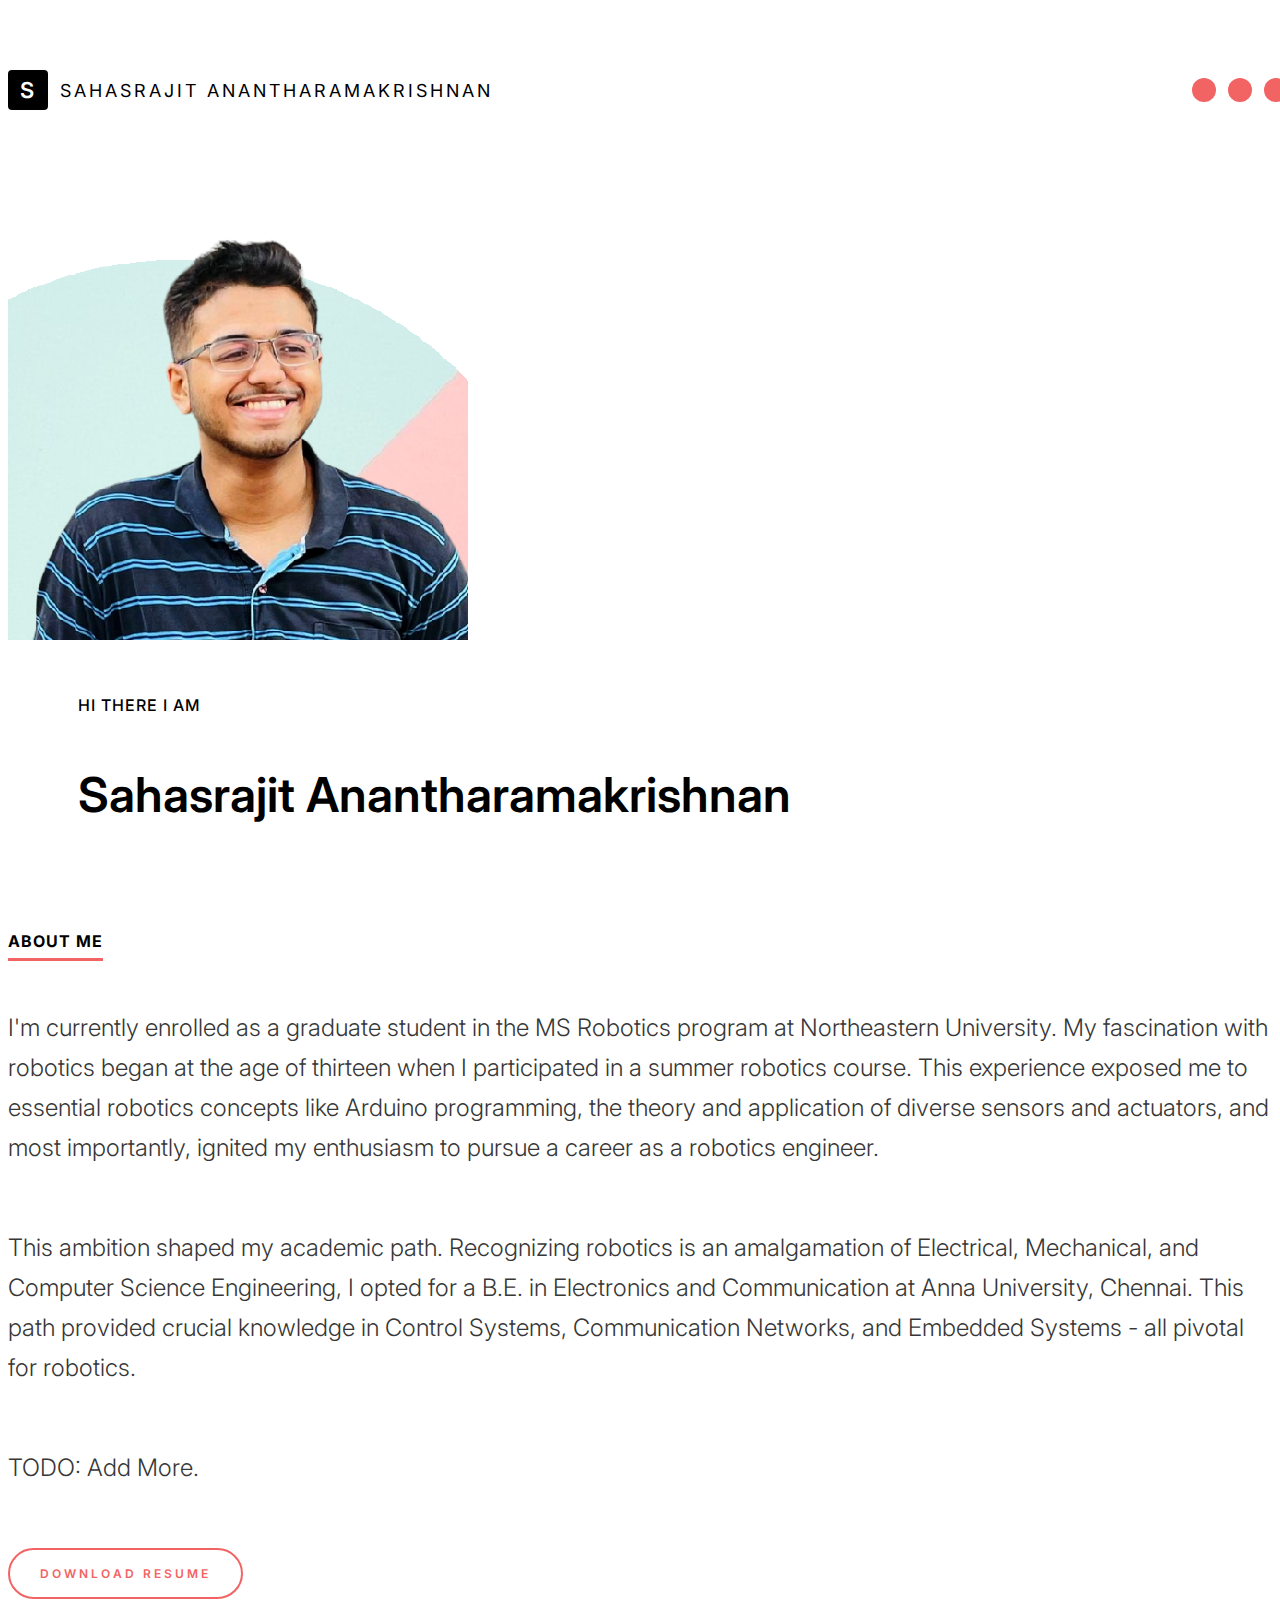
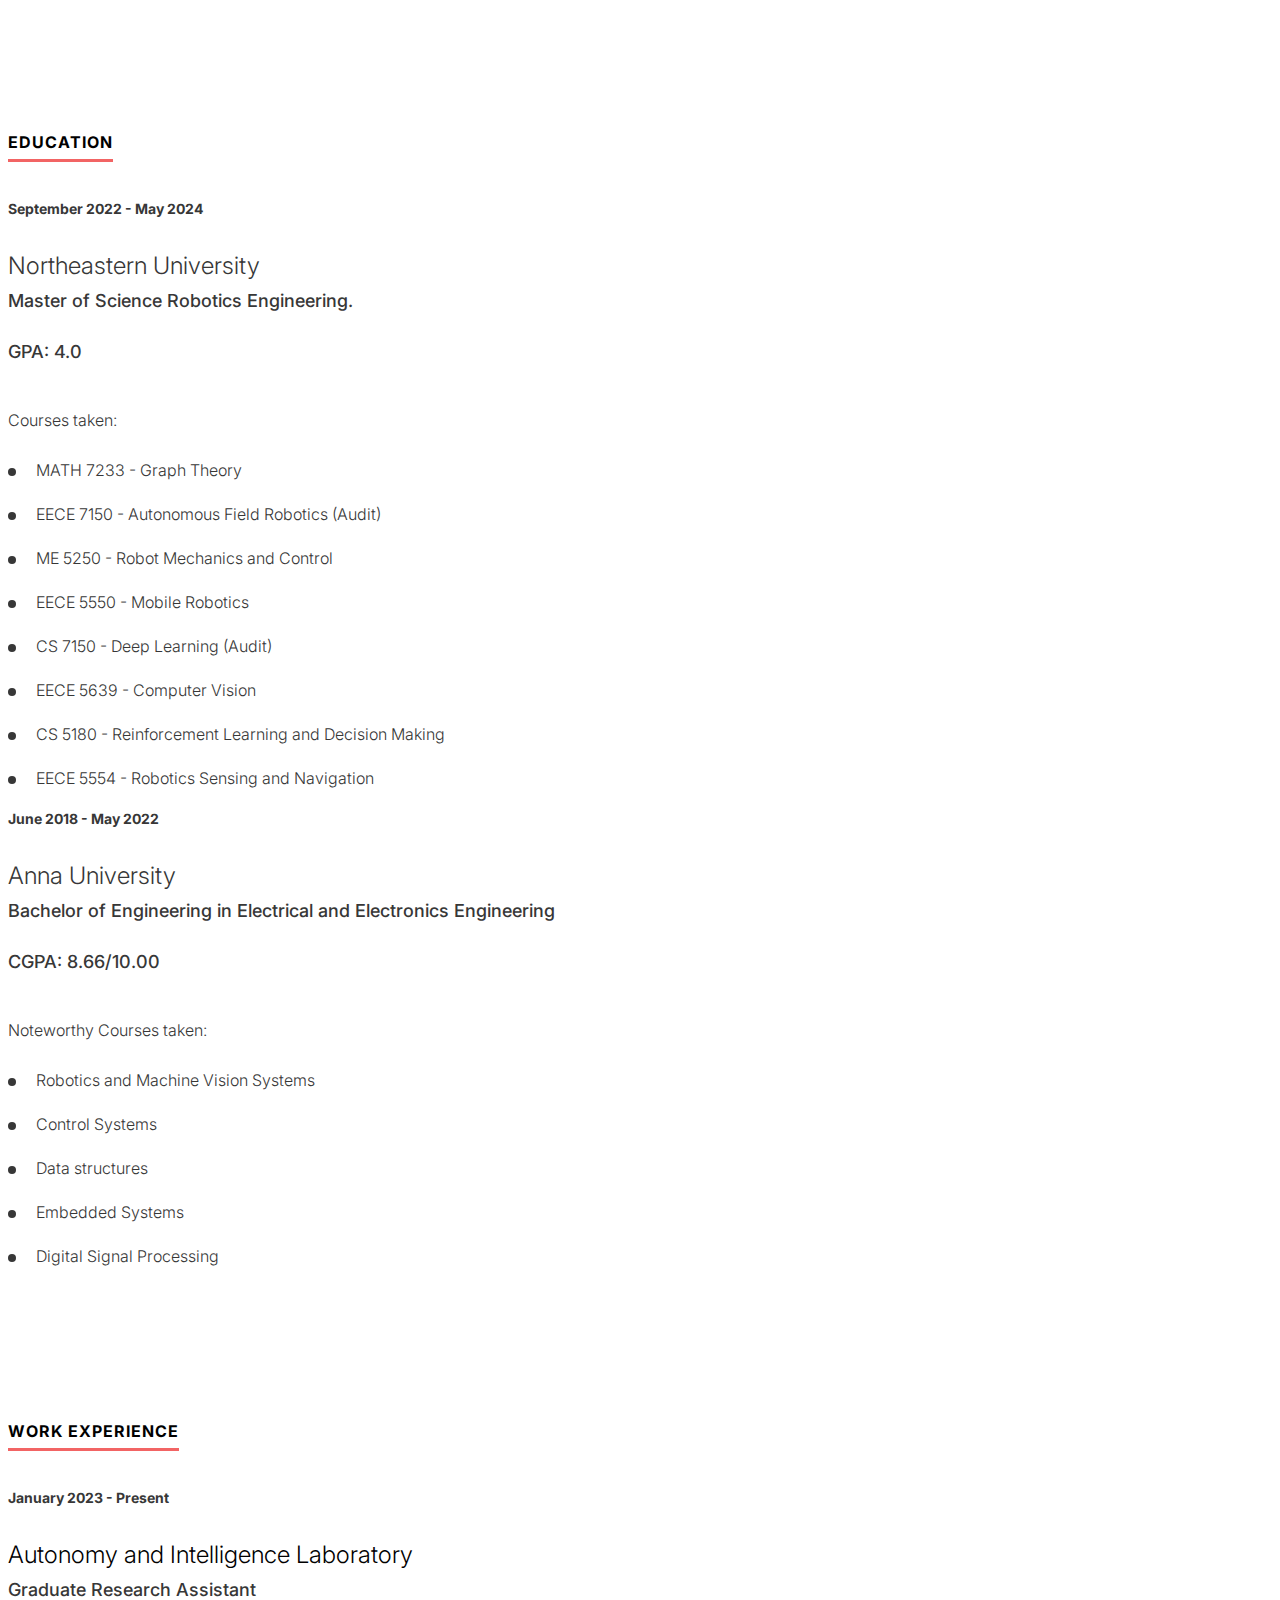
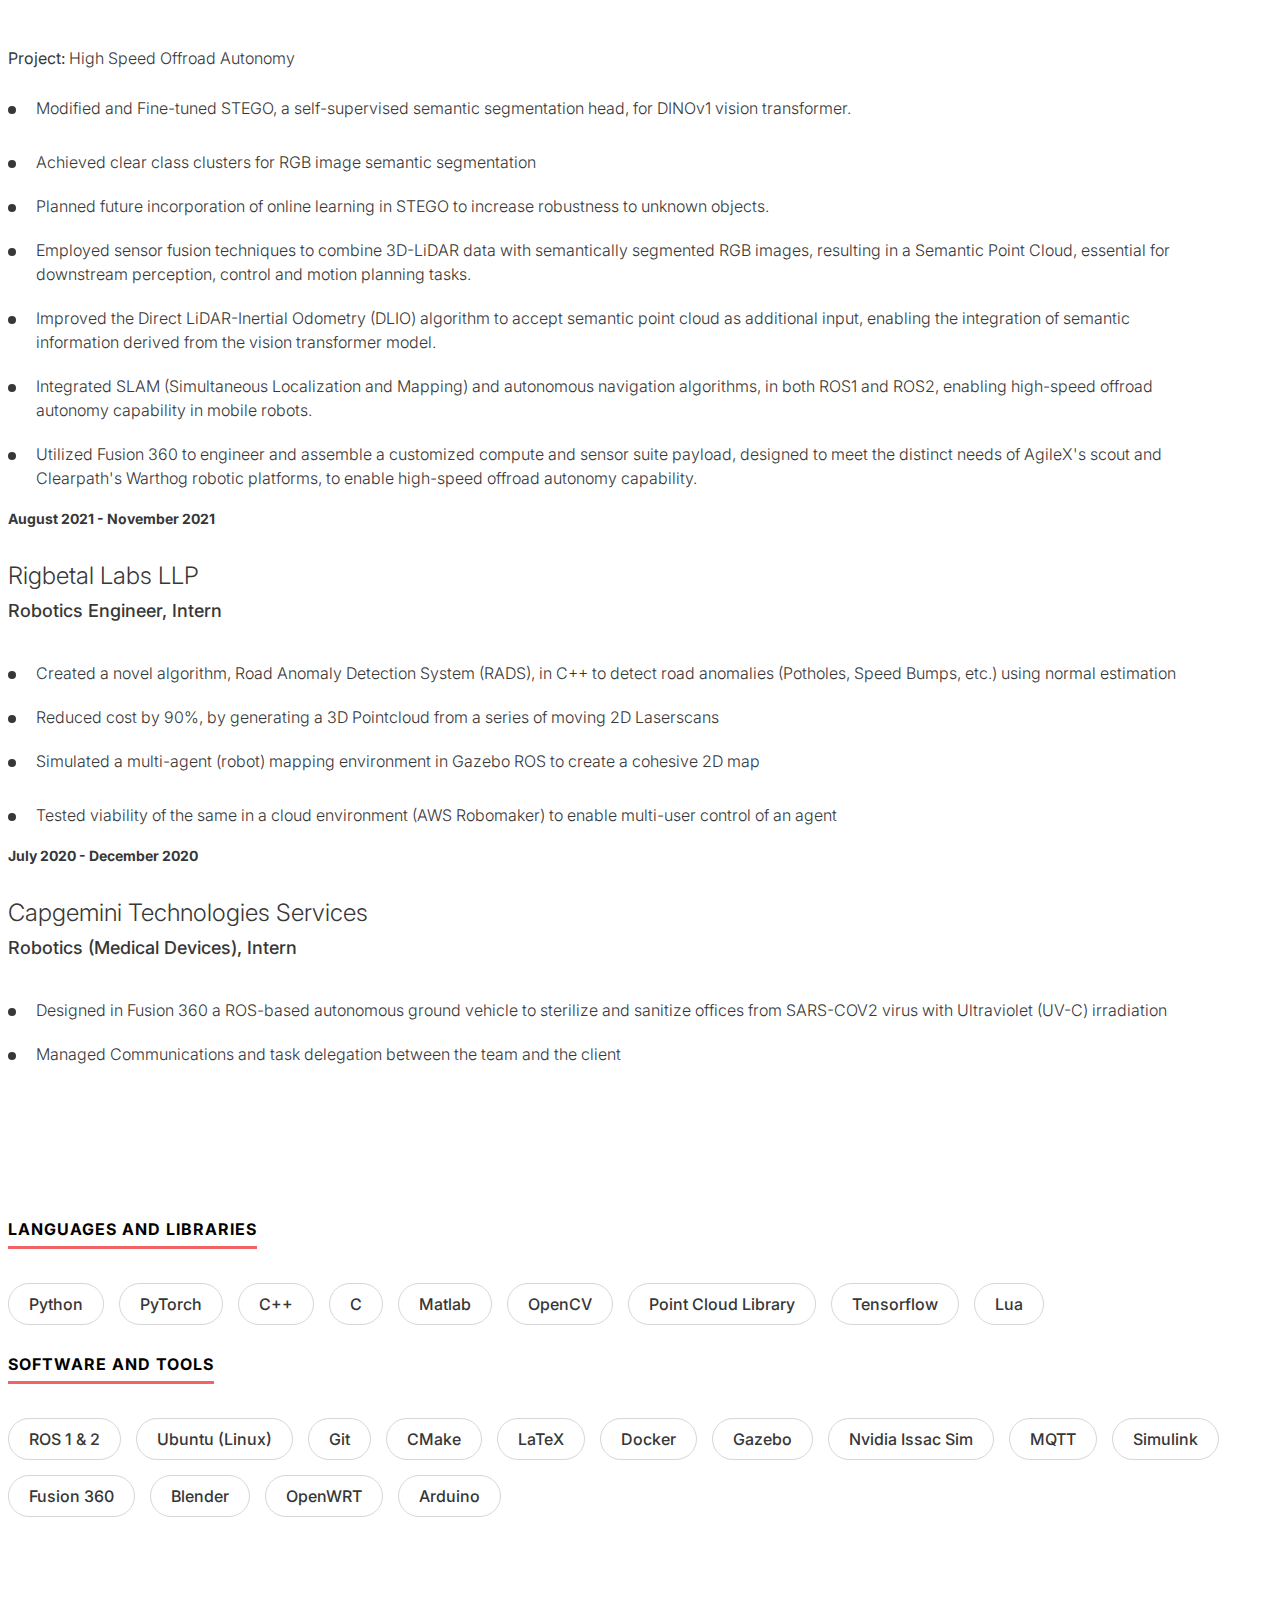
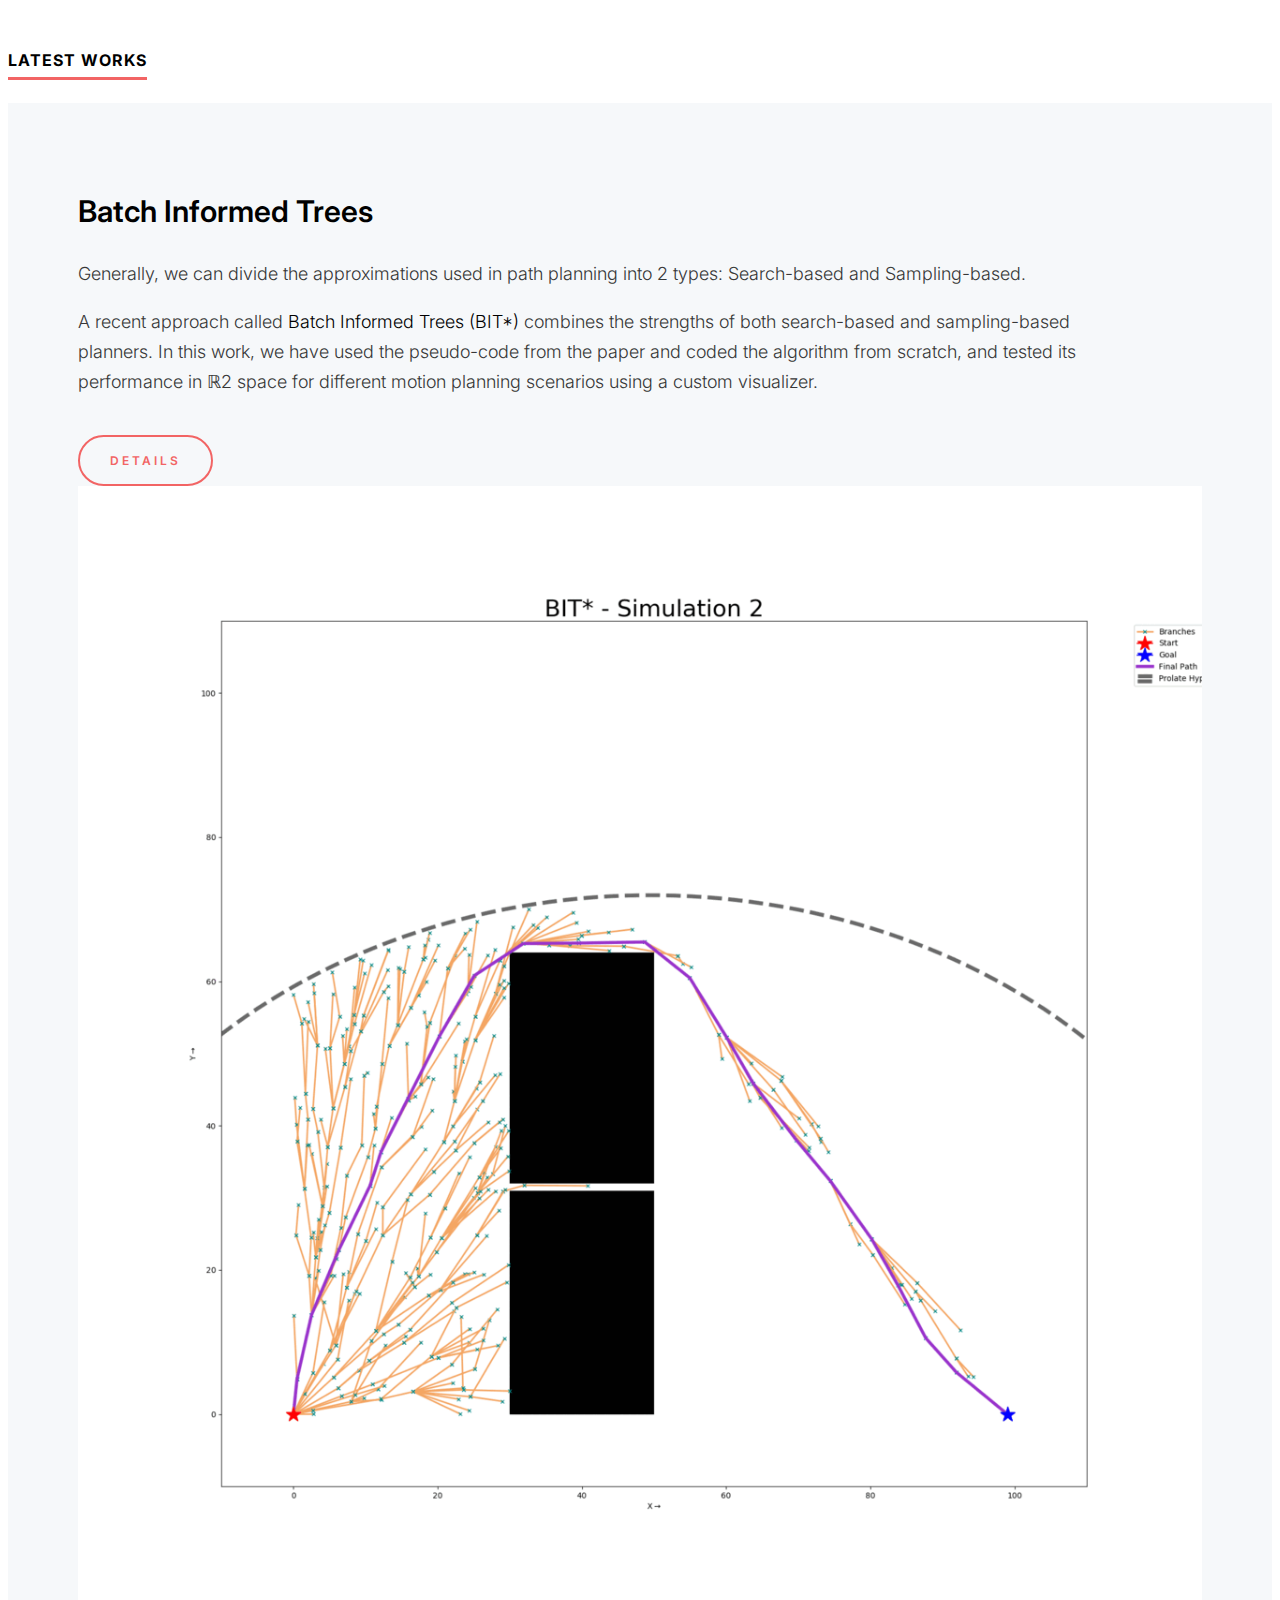
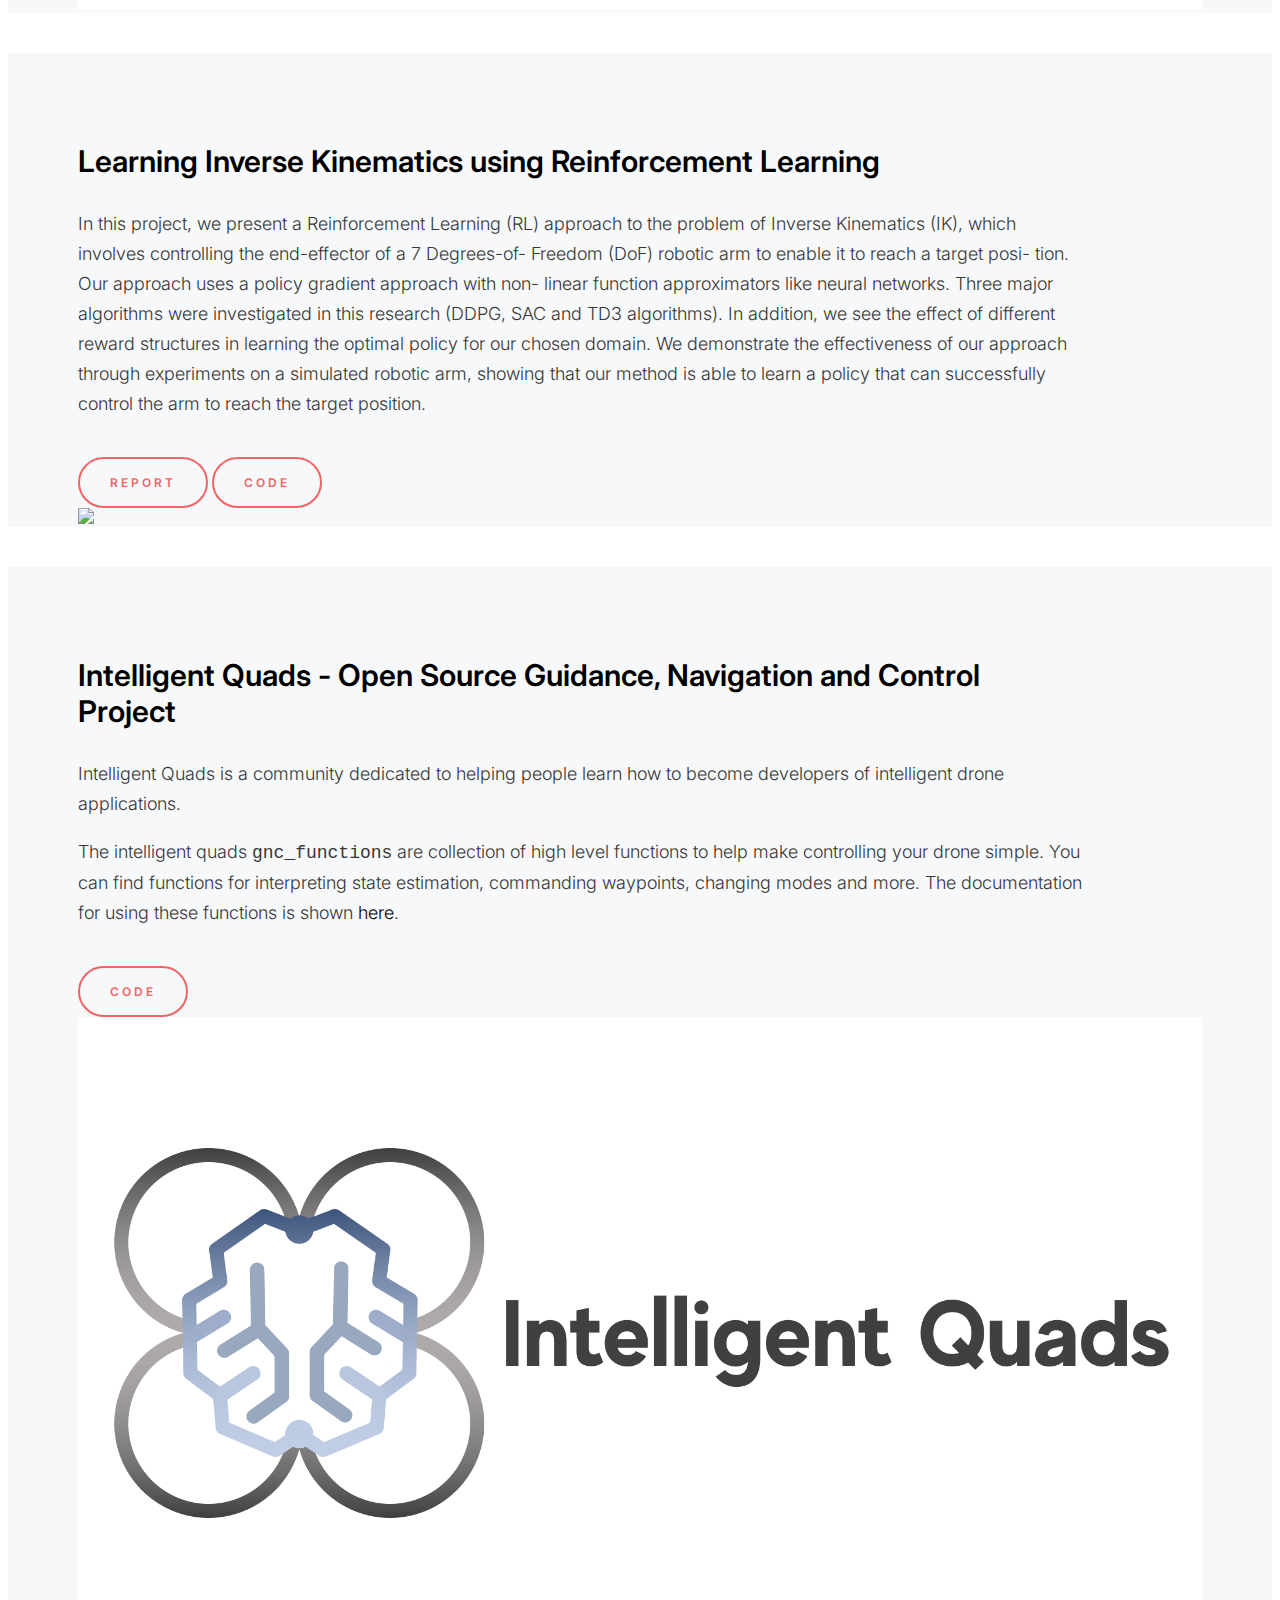
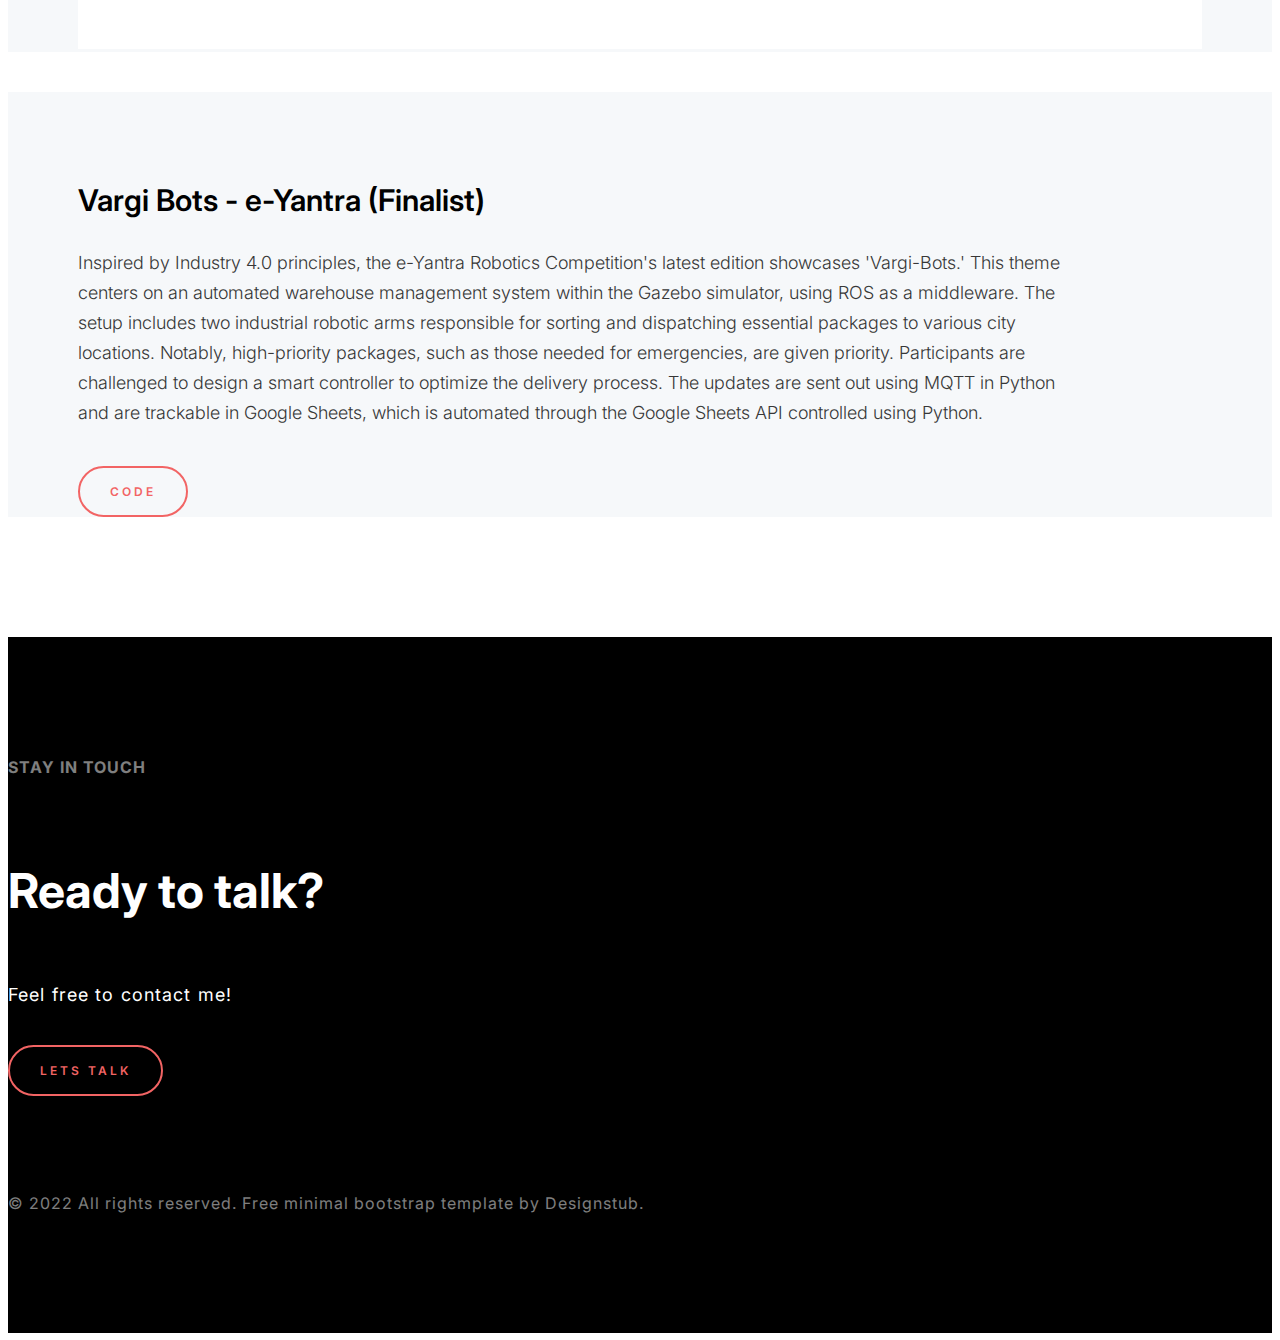
==== index.html @ db870cce "Revamped Website. Minor TODOs left." ====
<!doctype html>
<html lang="en">
  <head>
    <!-- Required meta tags -->
    <meta charset="utf-8" />
    <meta name="viewport" content="width=device-width, initial-scale=1" />
    <!-- Google Fots -->
    <link rel="preconnect" href="https://fonts.googleapis.com" />
    <link rel="preconnect" href="https://fonts.gstatic.com" crossorigin />
    <link
      href="https://fonts.googleapis.com/css2?family=Inter:wght@100;200;300;400;500;600;700;800;900&display=swap"
      rel="stylesheet"
    />
    <!-- Remixicon Icon -->
    <link
      href="https://cdn.jsdelivr.net/npm/remixicon@2.5.0/fonts/remixicon.css"
      rel="stylesheet"
    />
    <!-- Remixicon Icon -->
    <!-- Bootstrap CSS -->
    <link
      href="https://cdn.jsdelivr.net/npm/bootstrap@5.0.2/dist/css/bootstrap.min.css"
      rel="stylesheet"
      integrity="sha384-EVSTQN3/azprG1Anm3QDgpJLIm9Nao0Yz1ztcQTwFspd3yD65VohhpuuCOmLASjC"
      crossorigin="anonymous"
    />
    <link href="https://unpkg.com/aos@2.3.1/dist/aos.css" rel="stylesheet" />
    <!-- Main CSS -->
    <link href="assets/css/main.css" rel="stylesheet" />

    <title>Sahasrajit Anantharamakrishnan Personal Website</title>
  </head>

  <body>
    <!-- header -->
    <header class="ds-header" id="site-header">
      <div class="container">
        <div class="ds-header-inner">
          <!-- logo -->
          <a href="index.html" class="ds-logo">
            <span>S</span>Sahasrajit Anantharamakrishnan
          </a>
          <!-- logo -->
          <!-- social -->
          <ul class="ds-social">
            <li>
              <a href="https://github.com/Sahas-Ananth" target="_blank"
                ><i class="ri-github-fill"></i
              ></a>
            </li>
            <li>
              <a
                href="mailto:anantharamakrishn.sa2northeastern.edu"
                target="_blank"
                ><i class="ri-mail-fill"></i
              ></a>
            </li>
            <li>
              <a
                href="https://www.linkedin.com/in/sahas-ananth/"
                target="_blank"
                ><i class="ri-linkedin-fill"></i
              ></a>
            </li>
          </ul>
          <!-- social -->
        </div>
      </div>
    </header>
    <!-- header -->
    <!-- banner -->
    <div class="ds-banner">
      <div class="container">
        <div class="row">
          <div class="col-12 col-sm-12 col-md-5 col-lg-5 col-xl-5 col-xxl-5">
            <figure>
              <img src="assets/images/Dp_2.png" />
            </figure>
          </div>
          <div class="col-12 col-sm-12 col-md-7 col-lg-7 col-xl-7 col-xxl-7">
            <section>
              <h1>
                <span>HI THERE I AM</span>
                Sahasrajit Anantharamakrishnan
                <!-- Robotics Engineer + Master's Student. -->
              </h1>
              <!-- <ul class="ds-numbervalulist"> -->
              <!--   <li> -->
              <!--     <strong>6+</strong> -->
              <!--     <span>Experience</span> -->
              <!--   </li> -->
              <!--   <li> -->
              <!--     <strong>89</strong> -->
              <!--     <span>Projects</span> -->
              <!--   </li> -->
              <!--   <li> -->
              <!--     <strong>52</strong> -->
              <!--     <span>Happy Clients</span> -->
              <!--   </li> -->
              <!-- </ul> -->
            </section>
          </div>
        </div>
      </div>
    </div>
    <!-- banner -->

    <!-- about -->
    <div class="ds-about-section">
      <div class="container">
        <section>
          <h2 class="ds-heading">About Me</h2>
          <p>
            I'm currently enrolled as a graduate student in the MS Robotics
            program at Northeastern University. My fascination with robotics
            began at the age of thirteen when I participated in a summer
            robotics course. This experience exposed me to essential robotics
            concepts like Arduino programming, the theory and application of
            diverse sensors and actuators, and most importantly, ignited my
            enthusiasm to pursue a career as a robotics engineer.
          </p>
          <p>
            This ambition shaped my academic path. Recognizing robotics is an
            amalgamation of Electrical, Mechanical, and Computer Science
            Engineering, I opted for a B.E. in Electronics and Communication at
            Anna University, Chennai. This path provided crucial knowledge in
            Control Systems, Communication Networks, and Embedded Systems - all
            pivotal for robotics.
          </p>
          <p>TODO: Add More.</p>
          <div class="ds-button-sec text-center">
            <a
              href="assets/pdfs/Sahasrajit Anantharamakrishnan Resume May.pdf"
              target="_blank"
              class="ds-button"
              >Download Resume</a
            >
          </div>
        </section>
      </div>
    </div>
    <!-- about -->

    <!-- Education -->
    <div class="ds-experience-section">
      <div class="container">
        <h2 class="ds-heading">Education</h2>
        <div class="row ds-experience-list">
          <div class="col-12 col-sm-12 col-md-6 col-lg-6 col-xl-6 col-xxl-6">
            <section>
              <span class="ds-year">September 2022 - May 2024</span>
              <h3 class="ds-officename">Northeastern University</h3>
              <span class="ds-department"
                >Master of Science Robotics Engineering.</span
              >
              <span class="ds-department">GPA: 4.0</span>
              <p>Courses taken:</p>
              <ul>
                <li>MATH 7233 - Graph Theory</li>
                <li>EECE 7150 - Autonomous Field Robotics (Audit)</li>
                <li>ME 5250 - Robot Mechanics and Control</li>
                <li>EECE 5550 - Mobile Robotics</li>
                <li>CS 7150 - Deep Learning (Audit)</li>
                <li>EECE 5639 - Computer Vision</li>
                <li>CS 5180 - Reinforcement Learning and Decision Making</li>
                <li>EECE 5554 - Robotics Sensing and Navigation</li>
              </ul>
            </section>
          </div>
          <div class="col-12 col-sm-12 col-md-6 col-lg-6 col-xl-6 col-xxl-6">
            <section>
              <span class="ds-year">June 2018 - May 2022</span>
              <h3 class="ds-officename">Anna University</h3>
              <span class="ds-department"
                >Bachelor of Engineering in Electrical and Electronics
                Engineering</span
              >
              <span class="ds-department">CGPA: 8.66/10.00</span>
              <p>Noteworthy Courses taken:</p>
              <ul>
                <li>Robotics and Machine Vision Systems</li>
                <li>Control Systems</li>
                <li>Data structures</li>
                <li>Embedded Systems</li>
                <li>Digital Signal Processing</li>
              </ul>
            </section>
          </div>
        </div>
      </div>
    </div>
    <!-- Education -->

    <!--  Work Experience -->
    <div class="ds-experience-section">
      <div class="container">
        <h2 class="ds-heading">Work Experience</h2>
        <div class="row ds-experience-list">
          <div class="col-12 col-sm-12 col-md-6 col-lg-6 col-xl-6 col-xxl-6">
            <section>
              <span class="ds-year">January 2023 - Present</span>
              <h3 class="ds-officename">
                <a
                  target="_blank"
                  href="https://neu-autonomy.github.io/lab_website/"
                >
                  Autonomy and Intelligence Laboratory
                </a>
              </h3>
              <span class="ds-department">Graduate Research Assistant</span>
              <p><strong>Project:</strong> High Speed Offroad Autonomy</p>
              <ul>
                <li>
                  Modified and Fine-tuned STEGO, a self-supervised semantic
                  segmentation head, for DINOv1 vision transformer.
                </li>
                <ul>
                  <li>
                    Achieved clear class clusters for RGB image semantic
                    segmentation
                  </li>
                  <li>
                    Planned future incorporation of online learning in STEGO to
                    increase robustness to unknown objects.
                  </li>
                </ul>
                <li>
                  Employed sensor fusion techniques to combine 3D-LiDAR data
                  with semantically segmented RGB images, resulting in a
                  Semantic Point Cloud, essential for downstream perception,
                  control and motion planning tasks.
                </li>
                <li>
                  Improved the Direct LiDAR-Inertial Odometry (DLIO) algorithm
                  to accept semantic point cloud as additional input, enabling
                  the integration of semantic information derived from the
                  vision transformer model.
                </li>
                <li>
                  Integrated SLAM (Simultaneous Localization and Mapping) and
                  autonomous navigation algorithms, in both ROS1 and ROS2,
                  enabling high-speed offroad autonomy capability in mobile
                  robots.
                </li>
                <li>
                  Utilized Fusion 360 to engineer and assemble a customized
                  compute and sensor suite payload, designed to meet the
                  distinct needs of AgileX's scout and Clearpath's Warthog
                  robotic platforms, to enable high-speed offroad autonomy
                  capability.
                </li>
              </ul>
            </section>
          </div>
          <div class="col-12 col-sm-12 col-md-6 col-lg-6 col-xl-6 col-xxl-6">
            <section>
              <span class="ds-year">August 2021 - November 2021</span>
              <h3 class="ds-officename">Rigbetal Labs LLP</h3>
              <span class="ds-department">Robotics Engineer, Intern</span>
              <!-- <p> -->
              <!--   Lorem ipsum dolor sit amet, consectetur adipiscing elit. Duis -->
              <!--   quis sem maximus, ornare metus ut, congue enim. Sed fermentum. -->
              <!-- </p> -->
              <ul>
                <li>
                  Created a novel algorithm, Road Anomaly Detection System
                  (RADS), in C++ to detect road anomalies (Potholes, Speed
                  Bumps, etc.) using normal estimation
                </li>
                <li>
                  Reduced cost by 90%, by generating a 3D Pointcloud from a
                  series of moving 2D Laserscans
                </li>
                <li>
                  Simulated a multi-agent (robot) mapping environment in Gazebo
                  ROS to create a cohesive 2D map
                </li>
                <ul>
                  <li>
                    Tested viability of the same in a cloud environment (AWS
                    Robomaker) to enable multi-user control of an agent
                  </li>
                </ul>
              </ul>
            </section>
          </div>
          <div class="col-12 col-sm-12 col-md-6 col-lg-6 col-xl-6 col-xxl-6">
            <section>
              <span class="ds-year"> July 2020 - December 2020</span>
              <h3 class="ds-officename">Capgemini Technologies Services</h3>
              <span class="ds-department">
                Robotics (Medical Devices), Intern
              </span>
              <!-- <p> -->
              <!--   Lorem ipsum dolor sit amet, consectetur adipiscing elit. Duis -->
              <!--   quis sem maximus, ornare metus ut, congue enim. Sed fermentum. -->
              <!-- </p> -->
              <ul>
                <li>
                  Designed in Fusion 360 a ROS-based autonomous ground vehicle
                  to sterilize and sanitize offices from SARS-COV2 virus with
                  Ultraviolet (UV-C) irradiation
                </li>
                <li>
                  Managed Communications and task delegation between the team
                  and the client
                </li>
              </ul>
            </section>
          </div>
        </div>
      </div>
    </div>
    <!--  Work Experience -->

    <!--  Skills -->
    <div class="ds-skills-section">
      <div class="container">
        <div class="row">
          <div class="col-12 col-sm-12 col-md-6 col-lg-6 col-xl-6 col-xxl-6">
            <h2 class="ds-heading">Languages and Libraries</h2>
            <ul class="ds-skills-list">
              <li>Python</li>
              <li>PyTorch</li>
              <li>C++</li>
              <li>C</li>
              <li>Matlab</li>
              <li>OpenCV</li>
              <li>Point Cloud Library</li>
              <li>Tensorflow</li>
              <li>Lua</li>
            </ul>
          </div>
          <div class="col-12 col-sm-12 col-md-6 col-lg-6 col-xl-6 col-xxl-6">
            <h2 class="ds-heading">Software and Tools</h2>
            <ul class="ds-skills-list">
              <li>ROS 1 & 2</li>
              <li>Ubuntu (Linux)</li>
              <li>Git</li>
              <li>CMake</li>
              <li>LaTeX</li>
              <li>Docker</li>
              <li>Gazebo</li>
              <li>Nvidia Issac Sim</li>
              <li>MQTT</li>
              <li>Simulink</li>
              <li>Fusion 360</li>
              <li>Blender</li>
              <li>OpenWRT</li>
              <li>Arduino</li>
            </ul>
          </div>
        </div>
      </div>
    </div>
    <!--  Skills -->

    <!--  Work -->
    <div class="ds-work-section">
      <div class="container">
        <h2 class="ds-heading">Latest works</h2>
        <div class="ds-work-list-section">
          <div class="ds-work-list">
            <div class="row">
              <div
                class="col-12 col-sm-12 col-md-7 col-lg-7 col-xl-7 col-xxl-7"
              >
                <section>
                  <h3 class="ds-work-tilte">Batch Informed Trees</h3>
                  <p>
                    Generally, we can divide the approximations used in path
                    planning into 2 types: Search-based and Sampling-based.
                  </p>
                  <p>
                    A recent approach called
                    <a
                      target="_blank"
                      href="https://journals.sagepub.com/doi/pdf/10.1177/0278364919890396"
                      >Batch Informed Trees (BIT*)</a
                    >
                    combines the strengths of both search-based and
                    sampling-based planners. In this work, we have used the
                    pseudo-code from the paper and coded the algorithm from
                    scratch, and tested its performance in ℝ2 space for
                    different motion planning scenarios using a custom
                    visualizer.
                  </p>
                  <a
                    href="projects/BIT_star.html"
                    target="_blank"
                    class="ds-button"
                    >Details</a
                  >
                </section>
              </div>
              <div
                class="col-12 col-sm-12 col-md-5 col-lg-5 col-xl-5 col-xxl-5"
              >
                <figure>
                  <img src="assets/images/BIT_star/wall_gif.gif" />
                </figure>
              </div>
            </div>
          </div>
          <div class="ds-work-list">
            <div class="row">
              <div
                class="col-12 col-sm-12 col-md-7 col-lg-7 col-xl-7 col-xxl-7"
              >
                <section>
                  <h3 class="ds-work-tilte">
                    Learning Inverse Kinematics using Reinforcement Learning
                  </h3>
                  <p>
                    In this project, we present a Reinforcement Learning (RL)
                    approach to the problem of Inverse Kinematics (IK), which
                    involves controlling the end-effector of a 7 Degrees-of-
                    Freedom (DoF) robotic arm to enable it to reach a target
                    posi- tion. Our approach uses a policy gradient approach
                    with non- linear function approximators like neural
                    networks. Three major algorithms were investigated in this
                    research (DDPG, SAC and TD3 algorithms). In addition, we see
                    the effect of different reward structures in learning the
                    optimal policy for our chosen domain. We demonstrate the
                    effectiveness of our approach through experiments on a
                    simulated robotic arm, showing that our method is able to
                    learn a policy that can successfully control the arm to
                    reach the target position.
                  </p>
                  <a
                    href="assets/pdfs/CS_5180_Final_Project_Report_Sahasrajit_Anuj_Kenechi.pdf"
                    target="_blank"
                    class="ds-button"
                    >Report</a
                  >
                  <a
                    href="https://github.com/Sahas-Ananth/RL-FinalProject"
                    target="_blank"
                    class="ds-button"
                    >Code</a
                  >
                </section>
              </div>
              <div
                class="col-12 col-sm-12 col-md-5 col-lg-5 col-xl-5 col-xxl-5"
              >
                <figure><img src="assets/images/RL/DDPG_sbl.gif" /></figure>
              </div>
            </div>
          </div>
          <div class="ds-work-list">
            <div class="row">
              <div
                class="col-12 col-sm-12 col-md-7 col-lg-7 col-xl-7 col-xxl-7"
              >
                <section>
                  <h3 class="ds-work-tilte">
                    Intelligent Quads - Open Source Guidance, Navigation and
                    Control Project
                  </h3>
                  <p>
                    Intelligent Quads is a community dedicated to helping people
                    learn how to become developers of intelligent drone
                    applications.
                  </p>
                  <p>
                    The intelligent quads <code>gnc_functions</code> are
                    collection of high level functions to help make controlling
                    your drone simple. You can find functions for interpreting
                    state estimation, commanding waypoints, changing modes and
                    more. The documentation for using these functions is shown
                    <a
                      href="https://github.com/Intelligent-Quads/iq_gnc/blob/master/docs/py_gnc_functions.md"
                      target="_blank"
                      >here</a
                    >.
                  </p>
                  <a
                    href="https://github.com/Intelligent-Quads/iq_gnc"
                    target="_blank"
                    class="ds-button"
                    >Code</a
                  >
                </section>
              </div>
              <div
                class="col-12 col-sm-12 col-md-5 col-lg-5 col-xl-5 col-xxl-5"
              >
                <figure>
                  <img src="assets/images/IQ_quads/IQ-GitHub-Banner.png" />
                </figure>
              </div>
            </div>
          </div>
          <div class="ds-work-list">
            <div class="row">
              <div
                class="col-12 col-sm-12 col-md-7 col-lg-7 col-xl-7 col-xxl-7"
              >
                <section>
                  <h3 class="ds-work-tilte">
                    Vargi Bots - e-Yantra (Finalist)
                  </h3>
                  <p>
                    Inspired by Industry 4.0 principles, the e-Yantra Robotics
                    Competition's latest edition showcases 'Vargi-Bots.' This
                    theme centers on an automated warehouse management system
                    within the Gazebo simulator, using ROS as a middleware. The
                    setup includes two industrial robotic arms responsible for
                    sorting and dispatching essential packages to various city
                    locations. Notably, high-priority packages, such as those
                    needed for emergencies, are given priority. Participants are
                    challenged to design a smart controller to optimize the
                    delivery process. The updates are sent out using MQTT in
                    Python and are trackable in Google Sheets, which is
                    automated through the Google Sheets API controlled using
                    Python.
                  </p>
                  <a
                    href="https://github.com/Sahas-Ananth/Vargi_Bot_Eyantra"
                    target="_blank"
                    class="ds-button"
                    >Code</a
                  >
                </section>
              </div>
              <!-- <div -->
              <!--   class="col-12 col-sm-12 col-md-5 col-lg-5 col-xl-5 col-xxl-5" -->
              <!-- > -->
              <!--   <figure> -->
              <!--     <img src="assets/images/IQ_quads/IQ-GitHub-Banner.png" /> -->
              <!--   </figure> -->
              <!-- </div> -->
            </div>
          </div>
        </div>
      </div>
    </div>
    <!--  Work -->

    <!--  footer -->
    <footer class="ds-footer text-center">
      <div class="container">
        <section>
          <span>Stay in touch</span>
          <h4>Ready to talk?</h4>
          <p>Feel free to contact me!</p>
          <a
            href="mailto:anantharamakrishn.sa@northeastern.edu"
            class="ds-button"
            >Lets Talk</a
          >
        </section>
        <span class="ds-copyright"
          >© 2022 All rights reserved. Free minimal bootstrap template by
          <a href="https://designstub.com/" target="_blank">Designstub</a
          >.</span
        >
      </div>
    </footer>

    <script src="https://ajax.googleapis.com/ajax/libs/jquery/3.5.1/jquery.min.js"></script>
    <!-- Option 1: Bootstrap Bundle with Popper -->
    <script
      src="https://cdn.jsdelivr.net/npm/bootstrap@5.0.2/dist/js/bootstrap.bundle.min.js"
      integrity="sha384-MrcW6ZMFYlzcLA8Nl+NtUVF0sA7MsXsP1UyJoMp4YLEuNSfAP+JcXn/tWtIaxVXM"
      crossorigin="anonymous"
    ></script>

    <!-- Option 2: Separate Popper and Bootstrap JS -->
    <!--
    <script src="https://cdn.jsdelivr.net/npm/@popperjs/core@2.9.2/dist/umd/popper.min.js" integrity="sha384-IQsoLXl5PILFhosVNubq5LC7Qb9DXgDA9i+tQ8Zj3iwWAwPtgFTxbJ8NT4GN1R8p" crossorigin="anonymous"></script>
    <script src="https://cdn.jsdelivr.net/npm/bootstrap@5.0.2/dist/js/bootstrap.min.js" integrity="sha384-cVKIPhGWiC2Al4u+LWgxfKTRIcfu0JTxR+EQDz/bgldoEyl4H0zUF0QKbrJ0EcQF" crossorigin="anonymous"></script>
    -->
    <script src="assets/js/main.js"></script>
  </body>
</html>
---- assets/css/main.css ----
/*
Theme Name: Jason Stroff

  1. >>> Headr Style
  2. >>> Banner Style
  3. >>> About Style
  4. >>> Skills Style
  5. >>> Experience Style
  6. >>> Work Style
  7. >>> Footer Style

*/
/*--------------------------------------------------------------
>>> TABLE OF CONTENTS:
----------------------------------------------------------------*/
html {
  font-family: "Inter", sans-serif;
  background-color: #fff;
}
body {
  font-family: "Inter", sans-serif;
  overflow-x: hidden;
  background-color: #fff;
  font-weight: 400;
  font-style: normal;
  color: #373737;
  font-size: 14px;
}
a,
a:hover,
a:focus,
i,
input,
button,
input:focus,
.transition {
  text-decoration: none;
  outline: none;
  transition-delay: 0s;
  transition-duration: 0.4s;
  transition-property: all;
  transition-timing-function: ease;
  box-shadow: none;
}
a {
  color: #000;
}
iframe {
  border: 0;
  outline: none;
}
::-moz-selection {
  background: #000;
  text-shadow: none;
  color: #fff;
}
::selection {
  background: #000;
  text-shadow: none;
  color: #fff;
}
img {
  max-width: 100%;
  border: none;
  outline: none;
  height: auto;
}
input,
textarea {
  border-radius: 0;
  resize: none;
}
ul {
  padding: 0;
  margin: 0;
}
@font-face {
  font-family: "Inter", sans-serif;
}
input:-webkit-autofill,
textarea:-webkit-autofill,
select:-webkit-autofill {
  background-color: transparent;
  background-image: none;
  color: #000;
}
/* 1.2 Typography */
h1,
h2,
h3,
h4,
h5,
h6 {
  font-family: "Inter", sans-serif;
}
figure {
  margin: 0;
}
svg,
img {
  max-width: 100%;
  height: auto;
}

/*-----------------------------------------------------------------
  1. >>> Headr Style
----------------------------------------------------------------*/
.ds-header {
  position: fixed;
  top: 0;
  width: 100%;
  z-index: 5;
  background-color: #fff;
  padding: 70px 0;
  transition-delay: 0s;
  transition-duration: 0.4s;
  transition-property: all;
  transition-timing-function: ease;
}
.ds-header.ds-fixed-header {
  padding: 20px 0;
  box-shadow: 0px 0px 20px rgba(0, 0, 0, 0.25);
}
.ds-header-inner {
  display: flex;
  justify-content: space-between;
  align-items: center;
}
.ds-logo {
  text-transform: uppercase;
  font-size: 18px;
  letter-spacing: 3px;
  color: #000;
  display: flex;
  align-items: center;
}
.ds-logo span {
  display: flex;
  align-items: center;
  justify-content: center;
  width: 40px;
  height: 40px;
  background-color: #000;
  border-radius: 4px;
  color: #fff;
  font-size: 22px;
  font-weight: 600;
  text-align: center;
  margin-right: 12px;
}
.ds-logo:hover {
  color: #000;
}

.ds-social {
  list-style: none;
  display: flex;
  align-items: center;
  flex-wrap: wrap;
}
.ds-social li {
  margin-left: 12px;
}
.ds-social li:first-child {
  margin-left: 0;
}
.ds-social li a {
  border-radius: 100%;
  color: #fff;
  width: 24px;
  height: 24px;
  background-color: #f26464;
  display: flex;
  justify-content: center;
  align-items: center;
  text-align: center;
  font-size: 16px;
}
.ds-social li a:hover {
  background-color: #000;
  color: #fff;
}
/*-----------------------------------------------------------------
  2. >>> Banner Style
----------------------------------------------------------------*/
.ds-banner section {
  padding-left: 70px;
  padding-right: 100px;
}
.ds-banner section h1 span {
  display: block;
  text-transform: uppercase;
  letter-spacing: 1px;
  font-weight: 500;
  font-size: 16px;
  padding-bottom: 30px;
}
.ds-banner section h1 {
  font-weight: 600;
  font-size: 48px;
  line-height: 60px;
  color: #000;
}
.ds-numbervalulist {
  list-style: none;
  display: flex;
  align-items: center;
  flex-wrap: wrap;
  margin: 0;
  padding: 0;
  margin-top: 60px;
}
.ds-numbervalulist li {
  margin-right: 60px;
}
.ds-numbervalulist li:last-child {
  margin-right: 0;
}
.ds-numbervalulist strong {
  display: block;
  color: #f26464;
  font-size: 36px;
  font-weight: 800;
}
.ds-numbervalulist span {
  font-size: 16px;
  letter-spacing: 1px;
}
/*-----------------------------------------------------------------
  3. >>> About Style
----------------------------------------------------------------*/
.ds-about-section {
  padding-top: 60px;
  padding-bottom: 120px;
}
.ds-heading {
  display: inline-block;
  font-weight: 700;
  color: #000;
  text-transform: uppercase;
  letter-spacing: 1px;
  font-size: 16px;
  border-bottom: 3px solid #f26464;
  padding-bottom: 7px;
  margin-bottom: 23px;
}
.ds-about-section p {
  color: #373737;
  font-size: 24px;
  line-height: 40px;
  font-weight: 300;
  margin-bottom: 60px;
}

.ds-button {
  display: inline-block;
  text-transform: uppercase;
  font-size: 12px;
  line-height: 13px;
  font-weight: 600;
  letter-spacing: 3px;
  color: #f26464;
  padding: 17px 30px;
  border: 2px solid #f26464;
  border-radius: 60px;
}
.ds-button:hover {
  background-color: #f26464;
  color: #fff;
}
.ds-arrow-button i {
  display: inline-block;
  vertical-align: middle;
}
/*-----------------------------------------------------------------
  4. >>> Skills Style
----------------------------------------------------------------*/
.ds-skills-section {
  padding-bottom: 105px;
}
.ds-skills-list {
  list-style: none;
  padding: 0;
  margin: 0;
  display: flex;
  flex-wrap: wrap;
  align-items: center;
  margin-top: 11px;
}
.ds-skills-list li {
  display: inline-block;
  color: #373737;
  font-size: 16px;
  padding: 10px 20px;
  background-color: #fff;
  border: 1px solid #d7d7d7;
  border-radius: 27px;
  margin-right: 15px;
  margin-bottom: 15px;
  font-weight: 500;
}

/*-----------------------------------------------------------------
  5. >>> Experience Style
----------------------------------------------------------------*/
.ds-experience-section {
  padding-bottom: 120px;
}
.ds-experience-list section {
  padding-right: 70px;
}
.ds-experience-list {
  padding-top: 15px;
}
.ds-officename {
  font-size: 24px;
  font-weight: 300;
  margin-bottom: 10px;
}
.ds-experience-list span {
  display: block;
}
span.ds-year {
  color: #373737;
  font-size: 14px;
  font-weight: 700;
  padding-bottom: 10px;
}
span.ds-department {
  color: #373737;
  font-weight: 500;
  font-size: 18px;
  padding-bottom: 30px;
}
.ds-experience-list p {
  font-size: 16px;
  line-height: 24px;
  font-weight: 300;
}
.ds-experience-list ul {
  list-style: none;
  padding: 0;
  margin: 0;
  padding-top: 10px;
}
.ds-experience-list ul li {
  font-size: 16px;
  line-height: 24px;
  font-weight: 300;
  padding-left: 28px;
  position: relative;
  margin-bottom: 20px;
}
.ds-experience-list ul li:before {
  content: "";
  position: absolute;
  left: 0;
  top: 10px;
  border-radius: 100%;
  width: 8px;
  height: 8px;
  background-color: #373737;
}
/*-----------------------------------------------------------------
  6. >>> Work Style
----------------------------------------------------------------*/
.ds-work-section {
  padding-bottom: 80px;
}
.ds-work-list {
  padding-left: 70px;
  padding-top: 40px;
  padding-right: 70px;
  background-color: #f6f8fa;
  margin-bottom: 40px;
}
.ds-work-list section {
  padding-top: 20px;
  padding-right: 120px;
}
.ds-work-tilte {
  color: #000;
  font-size: 30px;
  line-height: 36px;
  font-weight: 600;
  margin-bottom: 30px;
}
.ds-work-list p {
  font-weight: 300;
  font-size: 18px;
  line-height: 30px;
}
.ds-work-list .ds-button {
  margin-top: 20px;
}

.ds-work-det-hed {
  padding-top: 42px;
  padding-bottom: 80px;
}
.ds-work-det-title {
  font-weight: 600;
  color: #000;
  font-size: 48px;
  margin-bottom: 20px;
}
.ds-work-det-dep {
  display: block;
  font-weight: 600;
  color: #000;
  font-size: 18px;
}
.ds-work-content-sec {
  padding: 100px 0;
}
.ds-work-content-sec p {
  font-size: 18px;
  line-height: 36px;
  margin-bottom: 30px;
}
.ds-work-content-sec h2 {
  font-size: 30px;
  font-weight: 700;
  margin-bottom: 30px;
}
.ds-work-content-sec ul {
  list-style: none;
  padding: 0;
  margin: 0;
}
.ds-work-content-sec li {
  font-size: 18px;
  line-height: 36px;
  padding-left: 28px;
  position: relative;
  margin-bottom: 20px;
}
.ds-work-content-sec li:before {
  content: "";
  position: absolute;
  left: 0;
  top: 13px;
  border-radius: 100%;
  width: 8px;
  height: 8px;
  background-color: #373737;
}
/*-----------------------------------------------------------------
  7. >>> Footer Style
----------------------------------------------------------------*/
.ds-footer {
  background-color: #000;
  padding: 120px 0;
}
.ds-footer section {
  padding-bottom: 97px;
}
.ds-footer section span {
  color: rgba(255, 255, 255, 0.5);
  text-transform: uppercase;
  font-weight: 700;
  font-size: 16px;
  letter-spacing: 1px;
  display: block;
  padding-bottom: 20px;
}
.ds-footer section h4 {
  color: #fff;
  font-size: 48px;
  font-weight: 700;
}
.ds-footer section p {
  letter-spacing: 1.13px;
  color: #fff;
  font-size: 18px;
  margin-bottom: 40px;
}
.ds-copyright {
  color: rgba(255, 255, 255, 0.5);
  letter-spacing: 1px;
  font-size: 16px;
}
.ds-copyright a {
  color: rgba(255, 255, 255, 0.5);
}
.ds-copyright a:hover {
  color: #f26464;
}

/*-------------------------------------------------------------------------------
 Responsive XS Style @media (max-width: 767px) 
-------------------------------------------------------------------------------*/
@media (max-width: 768px) {
  .ds-header,
  .ds-header.ds-fixed-header {
    padding: 15px 0;
  }
  .ds-banner,
  .ds-about-section,
  .ds-skills-section,
  .ds-experience-section,
  .ds-work-section,
  .ds-work-details-section {
    padding-left: 10px;
    padding-right: 10px;
  }
  .ds-logo {
    font-size: 0;
  }
  .ds-banner figure {
    padding: 30px 0;
  }
  .ds-banner section {
    padding-left: 0;
    padding-right: 0;
  }
  .ds-banner section h1 span {
    padding-bottom: 0;
  }
  .ds-banner section h1,
  .ds-work-det-title {
    font-size: 30px;
    line-height: 40px;
  }
  .ds-numbervalulist {
    margin-top: 20px;
  }
  .ds-numbervalulist li {
    margin-right: 30px;
  }
  .ds-numbervalulist strong {
    font-size: 30px;
  }
  .ds-numbervalulist span {
    font-size: 14px;
  }
  .ds-about-section {
    padding-bottom: 60px;
  }
  .ds-about-section p,
  .ds-work-content-sec p,
  .ds-work-content-sec li {
    font-size: 15px;
    line-height: 30px;
    margin-bottom: 30px;
  }
  .ds-skills-list li {
    margin-right: 10px;
    margin-bottom: 10px;
    font-size: 14px;
  }
  .ds-skills-section .col-12,
  .ds-experience-list .col-12 {
    margin-bottom: 40px;
  }
  .ds-skills-section,
  .ds-work-section,
  .ds-experience-section {
    padding-bottom: 0;
  }
  .ds-experience-list section {
    padding-right: 0;
  }
  .ds-work-list {
    padding: 30px;
  }
  .ds-work-list p {
    font-size: 15px;
    line-height: 30px;
  }
  .ds-footer {
    padding: 60px 10px;
  }
  .ds-footer section h4 {
    font-size: 40px;
  }
  .ds-copyright {
    font-size: 14px;
  }
  .ds-footer section {
    padding-bottom: 30px;
  }
  .ds-button {
    padding: 11px 10px;
  }
  .ds-work-details-section {
    padding-top: 30px;
  }
  .ds-work-det-title {
    margin-bottom: 7px;
  }
  .ds-work-content-sec h2 {
    font-size: 20px;
  }
  .ds-work-content-sec {
    padding: 30px 0;
  }
  .ds-work-list section {
    padding-right: 0;
    padding-bottom: 30px;
  }
}

@media (min-width: 768px) and (max-width: 991px) {
  .ds-work-list section {
    padding-right: 30px;
  }
}

@media (min-width: 992px) and (max-width: 1199px) {
  .ds-banner section {
    padding-right: 0;
  }
  .ds-work-list section {
    padding-right: 30px;
    padding-bottom: 60px;
  }
}
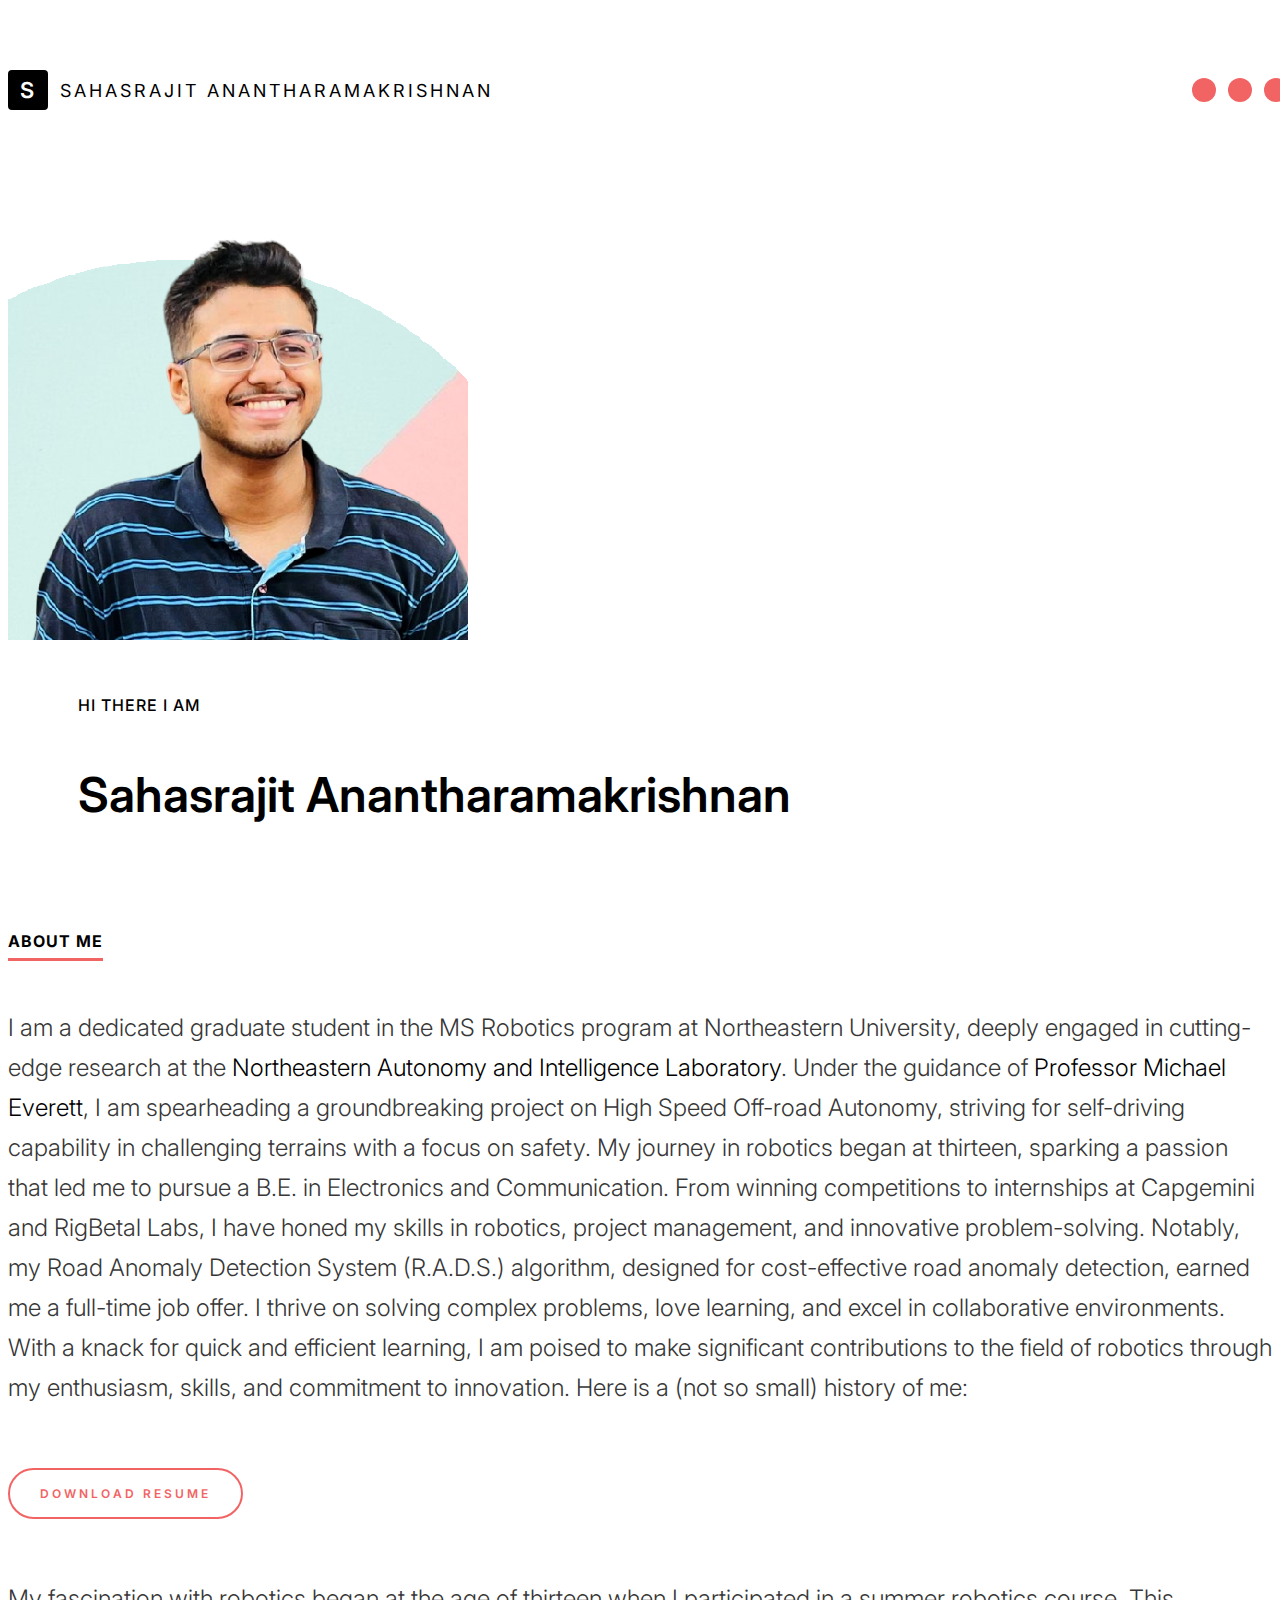
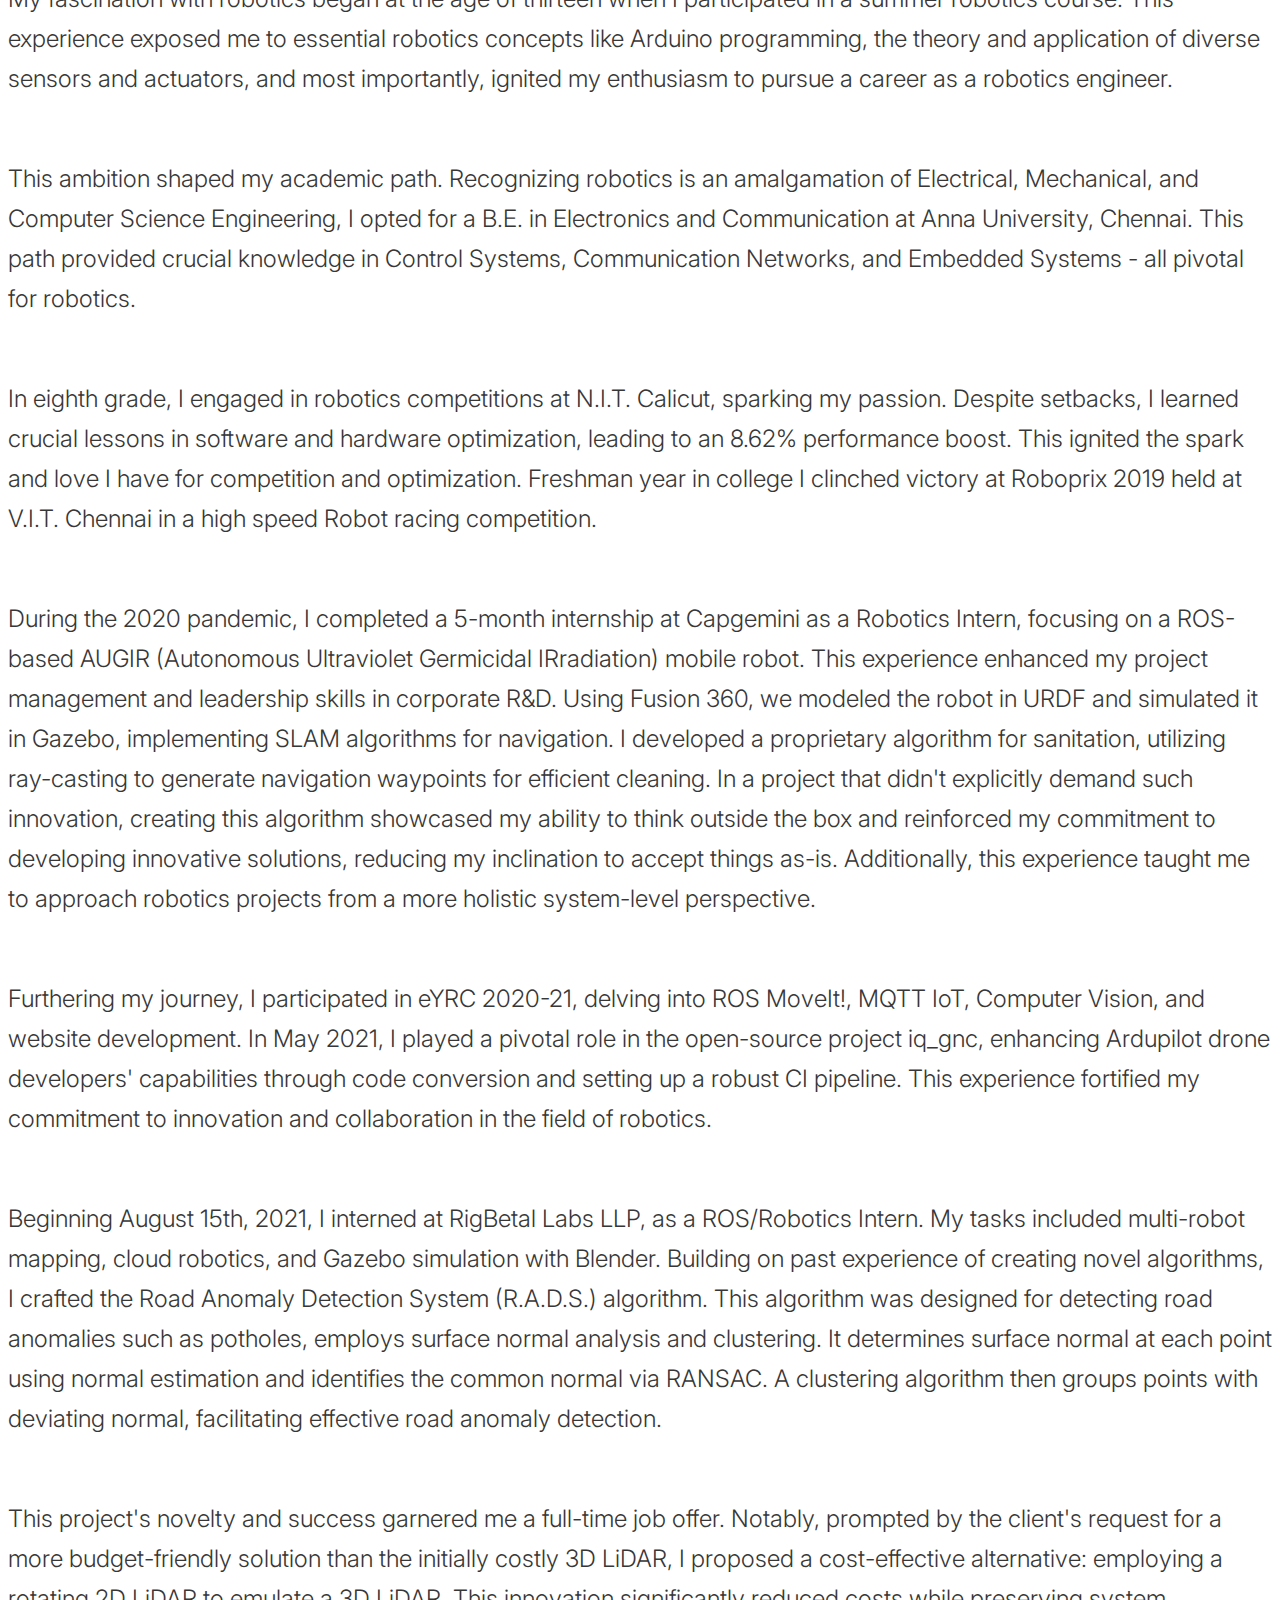
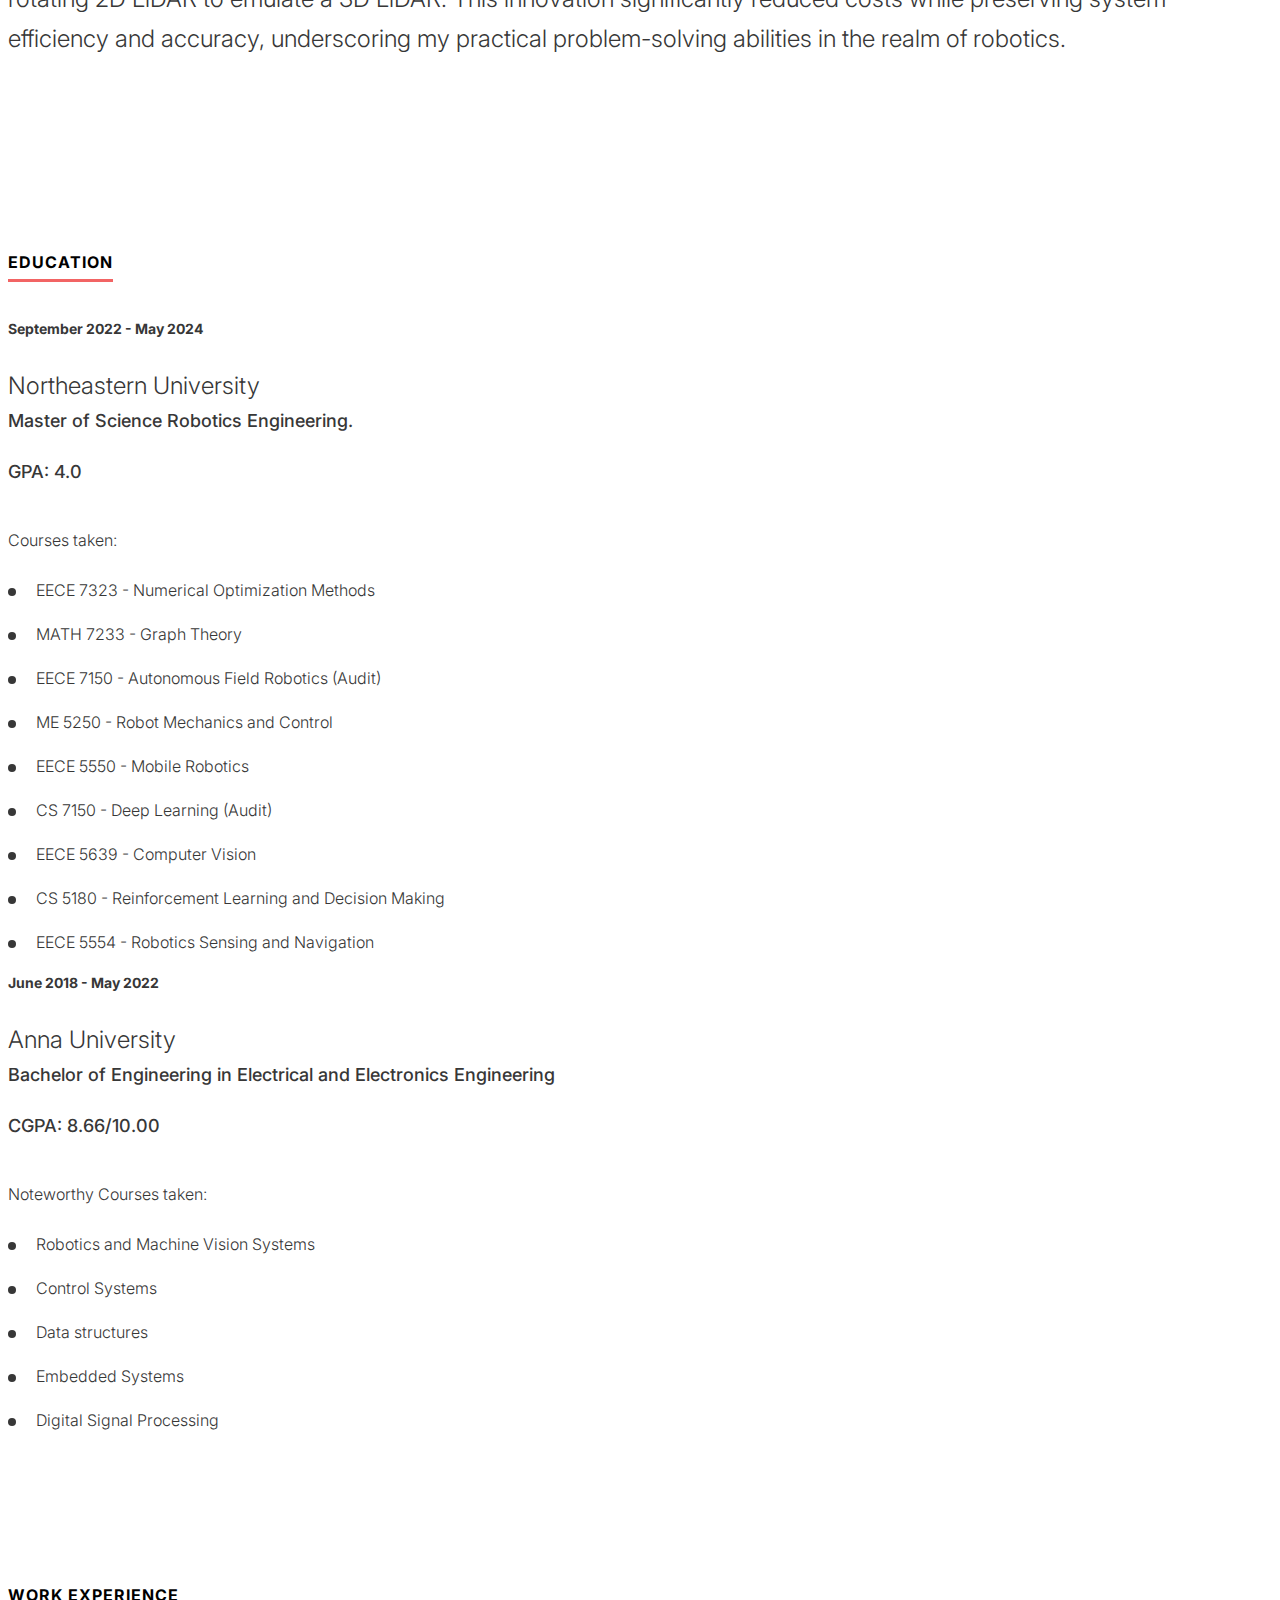
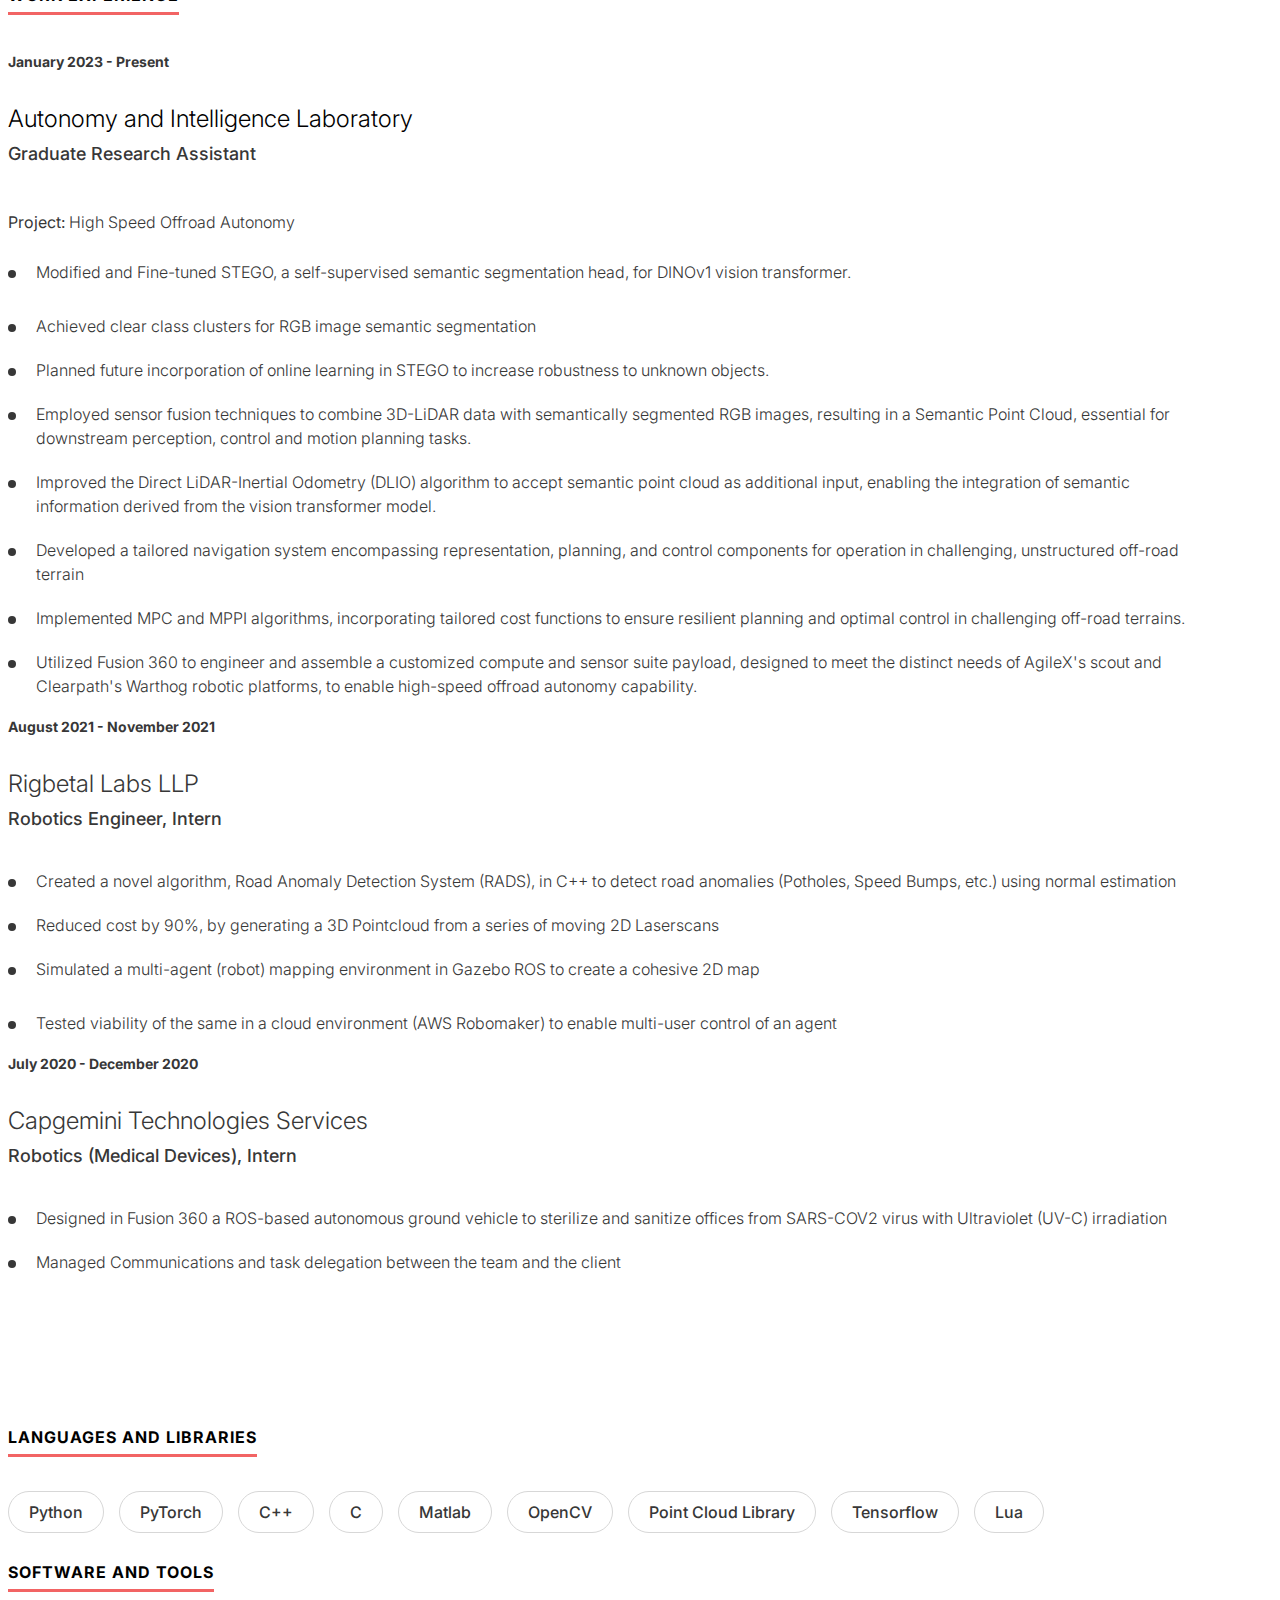
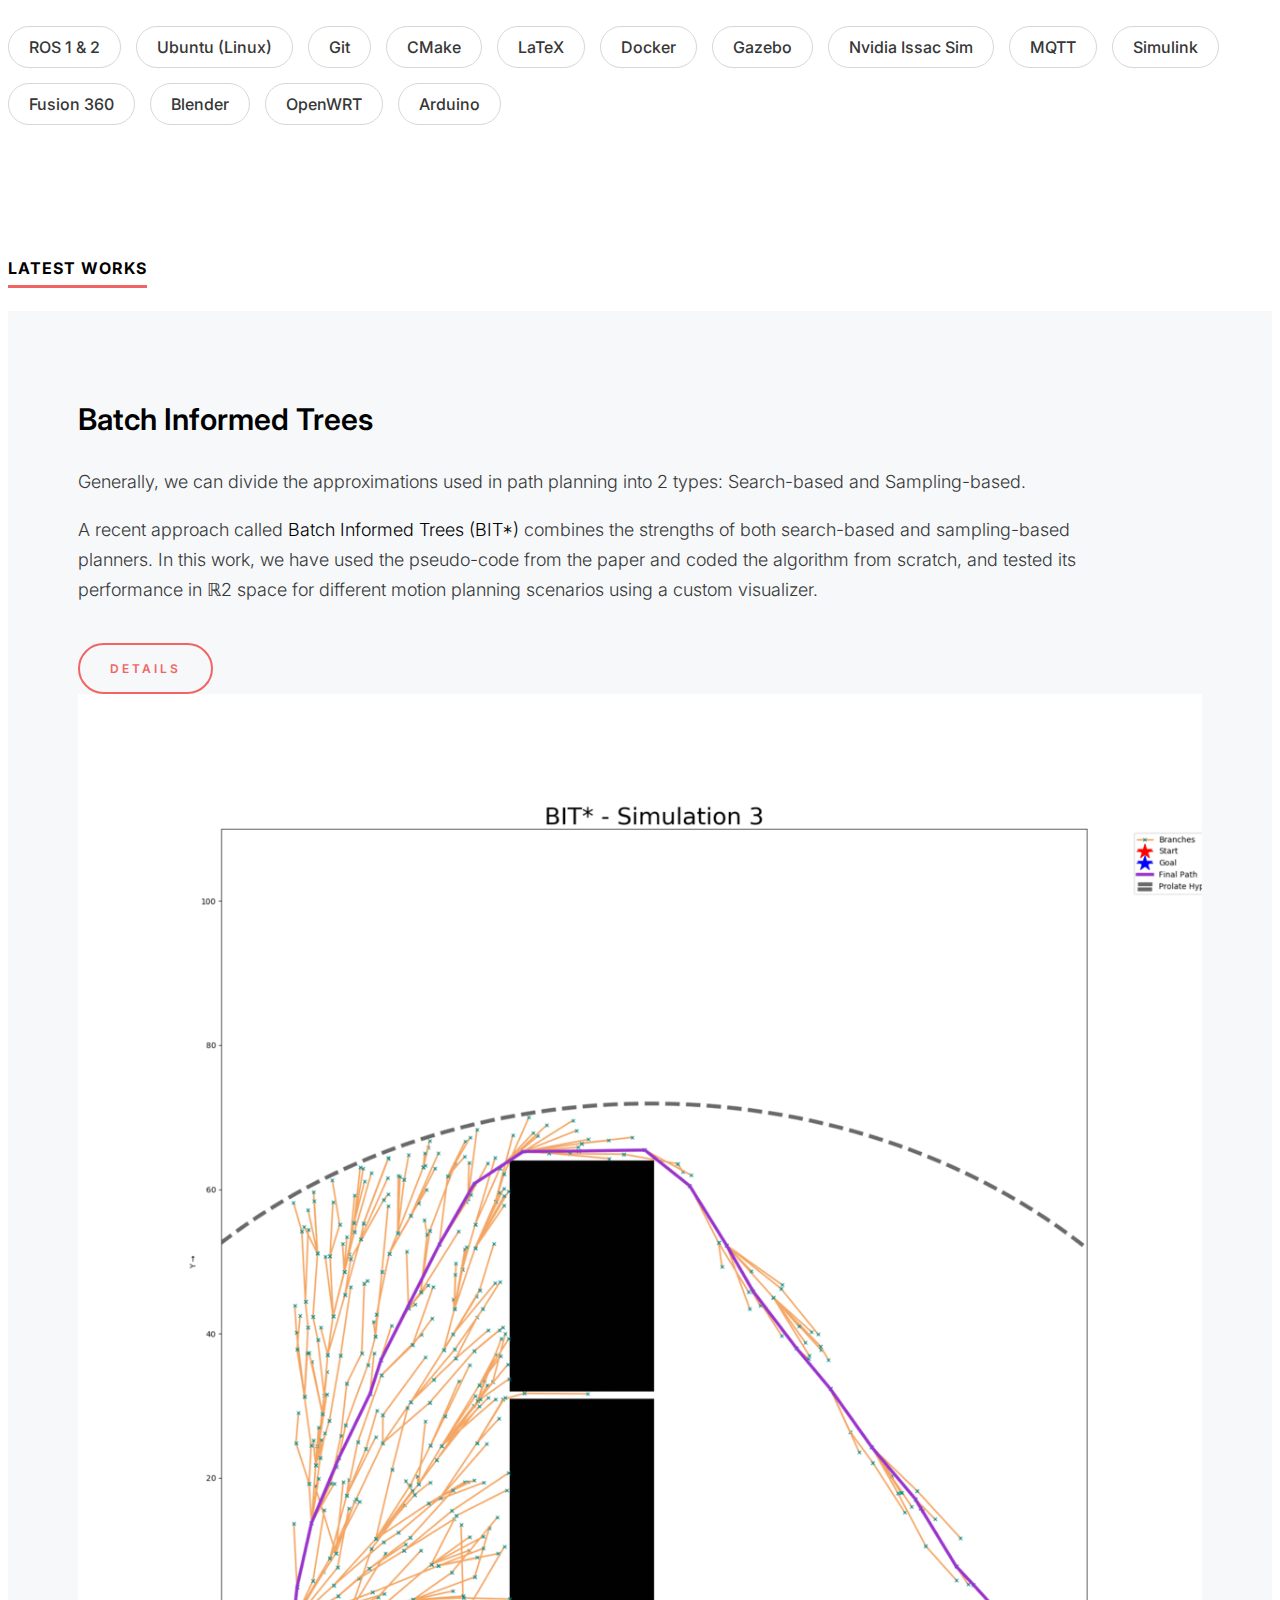
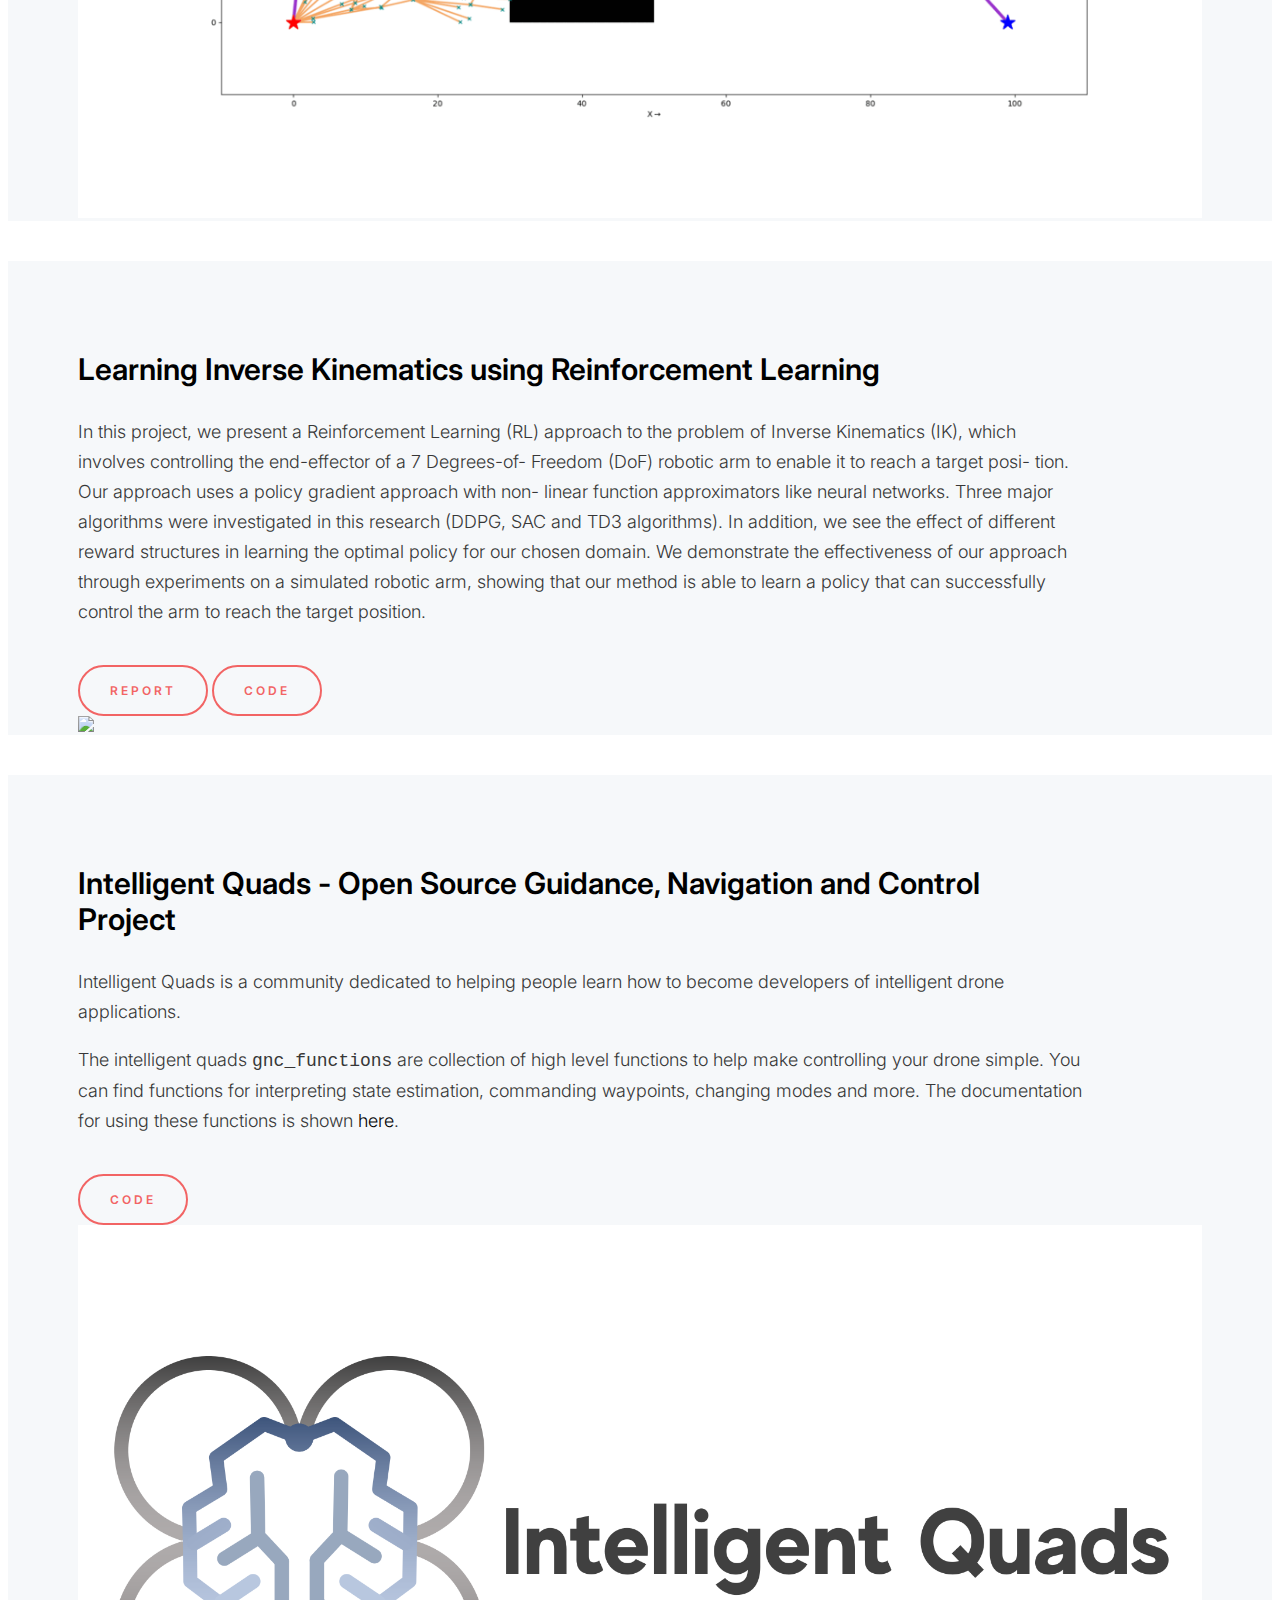
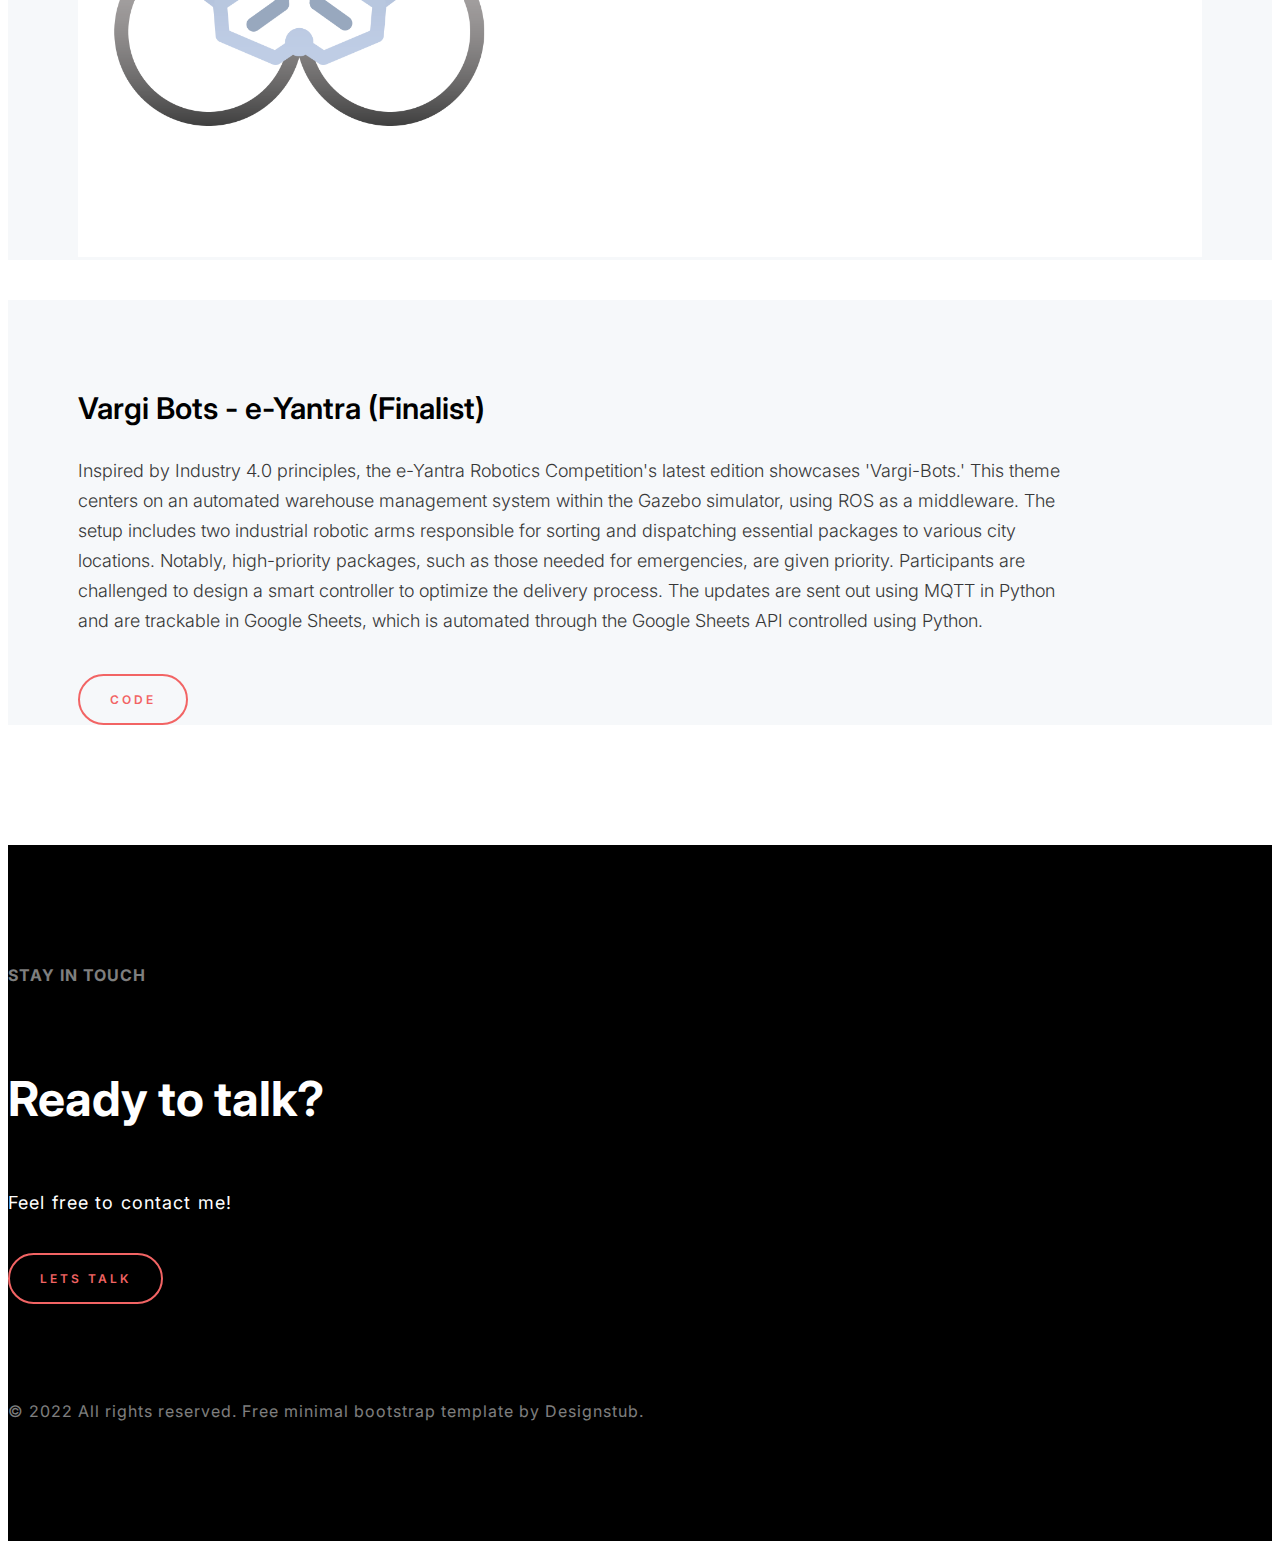
==== commit 1d47a888: "Added About me." ====
--- a/index.html
+++ b/index.html
@@ -111,13 +111,48 @@
         <section>
           <h2 class="ds-heading">About Me</h2>
           <p>
-            I'm currently enrolled as a graduate student in the MS Robotics
-            program at Northeastern University. My fascination with robotics
-            began at the age of thirteen when I participated in a summer
-            robotics course. This experience exposed me to essential robotics
-            concepts like Arduino programming, the theory and application of
-            diverse sensors and actuators, and most importantly, ignited my
-            enthusiasm to pursue a career as a robotics engineer.
+            I am a dedicated graduate student in the MS Robotics program at
+            Northeastern University, deeply engaged in cutting-edge research at
+            the
+            <a
+              href="https://neu-autonomy.github.io/lab_website/"
+              target="_blank"
+              >Northeastern Autonomy and Intelligence Laboratory</a
+            >. Under the guidance of
+            <a href="https://mfe7.github.io/" target="_blank"
+              >Professor Michael Everett</a
+            >, I am spearheading a groundbreaking project on High Speed Off-road
+            Autonomy, striving for self-driving capability in challenging
+            terrains with a focus on safety. My journey in robotics began at
+            thirteen, sparking a passion that led me to pursue a B.E. in
+            Electronics and Communication. From winning competitions to
+            internships at Capgemini and RigBetal Labs, I have honed my skills
+            in robotics, project management, and innovative problem-solving.
+            Notably, my Road Anomaly Detection System (R.A.D.S.) algorithm,
+            designed for cost-effective road anomaly detection, earned me a
+            full-time job offer. I thrive on solving complex problems, love
+            learning, and excel in collaborative environments. With a knack for
+            quick and efficient learning, I am poised to make significant
+            contributions to the field of robotics through my enthusiasm,
+            skills, and commitment to innovation. Here is a (not so small)
+            history of me:
+          </p>
+          <div class="ds-button-sec text-center">
+            <a
+              href="assets/pdfs/Sahasrajit Anantharamakrishnan Resume.pdf"
+              target="_blank"
+              class="ds-button"
+              >Download Resume</a
+            >
+          </div>
+          <p></p>
+          <p>
+            My fascination with robotics began at the age of thirteen when I
+            participated in a summer robotics course. This experience exposed me
+            to essential robotics concepts like Arduino programming, the theory
+            and application of diverse sensors and actuators, and most
+            importantly, ignited my enthusiasm to pursue a career as a robotics
+            engineer.
           </p>
           <p>
             This ambition shaped my academic path. Recognizing robotics is an
@@ -127,15 +162,61 @@
             Control Systems, Communication Networks, and Embedded Systems - all
             pivotal for robotics.
           </p>
-          <p>TODO: Add More.</p>
-          <div class="ds-button-sec text-center">
-            <a
-              href="assets/pdfs/Sahasrajit Anantharamakrishnan Resume May.pdf"
-              target="_blank"
-              class="ds-button"
-              >Download Resume</a
-            >
-          </div>
+          <p>
+            In eighth grade, I engaged in robotics competitions at N.I.T.
+            Calicut, sparking my passion. Despite setbacks, I learned crucial
+            lessons in software and hardware optimization, leading to an 8.62%
+            performance boost. This ignited the spark and love I have for
+            competition and optimization. Freshman year in college I clinched
+            victory at Roboprix 2019 held at V.I.T. Chennai in a high speed
+            Robot racing competition.
+          </p>
+          <p>
+            During the 2020 pandemic, I completed a 5-month internship at
+            Capgemini as a Robotics Intern, focusing on a ROS-based AUGIR
+            (Autonomous Ultraviolet Germicidal IRradiation) mobile robot. This
+            experience enhanced my project management and leadership skills in
+            corporate R&D. Using Fusion 360, we modeled the robot in URDF and
+            simulated it in Gazebo, implementing SLAM algorithms for navigation.
+            I developed a proprietary algorithm for sanitation, utilizing
+            ray-casting to generate navigation waypoints for efficient cleaning.
+            In a project that didn't explicitly demand such innovation, creating
+            this algorithm showcased my ability to think outside the box and
+            reinforced my commitment to developing innovative solutions,
+            reducing my inclination to accept things as-is. Additionally, this
+            experience taught me to approach robotics projects from a more
+            holistic system-level perspective.
+          </p>
+          <p>
+            Furthering my journey, I participated in eYRC 2020-21, delving into
+            ROS MoveIt!, MQTT IoT, Computer Vision, and website development. In
+            May 2021, I played a pivotal role in the open-source project iq_gnc,
+            enhancing Ardupilot drone developers' capabilities through code
+            conversion and setting up a robust CI pipeline. This experience
+            fortified my commitment to innovation and collaboration in the field
+            of robotics.
+          </p>
+          <p>
+            Beginning August 15th, 2021, I interned at RigBetal Labs LLP, as a
+            ROS/Robotics Intern. My tasks included multi-robot mapping, cloud
+            robotics, and Gazebo simulation with Blender. Building on past
+            experience of creating novel algorithms, I crafted the Road Anomaly
+            Detection System (R.A.D.S.) algorithm. This algorithm was designed
+            for detecting road anomalies such as potholes, employs surface
+            normal analysis and clustering. It determines surface normal at each
+            point using normal estimation and identifies the common normal via
+            RANSAC. A clustering algorithm then groups points with deviating
+            normal, facilitating effective road anomaly detection.
+          </p>
+          <p>
+            This project's novelty and success garnered me a full-time job
+            offer. Notably, prompted by the client's request for a more
+            budget-friendly solution than the initially costly 3D LiDAR, I
+            proposed a cost-effective alternative: employing a rotating 2D LiDAR
+            to emulate a 3D LiDAR. This innovation significantly reduced costs
+            while preserving system efficiency and accuracy, underscoring my
+            practical problem-solving abilities in the realm of robotics.
+          </p>
         </section>
       </div>
     </div>
@@ -156,6 +237,7 @@
               <span class="ds-department">GPA: 4.0</span>
               <p>Courses taken:</p>
               <ul>
+                <li>EECE 7323 - Numerical Optimization Methods</li>
                 <li>MATH 7233 - Graph Theory</li>
                 <li>EECE 7150 - Autonomous Field Robotics (Audit)</li>
                 <li>ME 5250 - Robot Mechanics and Control</li>
@@ -237,11 +319,21 @@
                   vision transformer model.
                 </li>
                 <li>
-                  Integrated SLAM (Simultaneous Localization and Mapping) and
-                  autonomous navigation algorithms, in both ROS1 and ROS2,
-                  enabling high-speed offroad autonomy capability in mobile
-                  robots.
-                </li>
+                  Developed a tailored navigation system encompassing
+                  representation, planning, and control components for operation
+                  in challenging, unstructured off-road terrain
+                </li>
+                <li>
+                  Implemented MPC and MPPI algorithms, incorporating tailored
+                  cost functions to ensure resilient planning and optimal
+                  control in challenging off-road terrains.
+                </li>
+                <!-- <li> -->
+                <!--   Integrated SLAM (Simultaneous Localization and Mapping) and -->
+                <!--   autonomous navigation algorithms, in both ROS1 and ROS2, -->
+                <!--   enabling high-speed offroad autonomy capability in mobile -->
+                <!--   robots. -->
+                <!-- </li> -->
                 <li>
                   Utilized Fusion 360 to engineer and assemble a customized
                   compute and sensor suite payload, designed to meet the
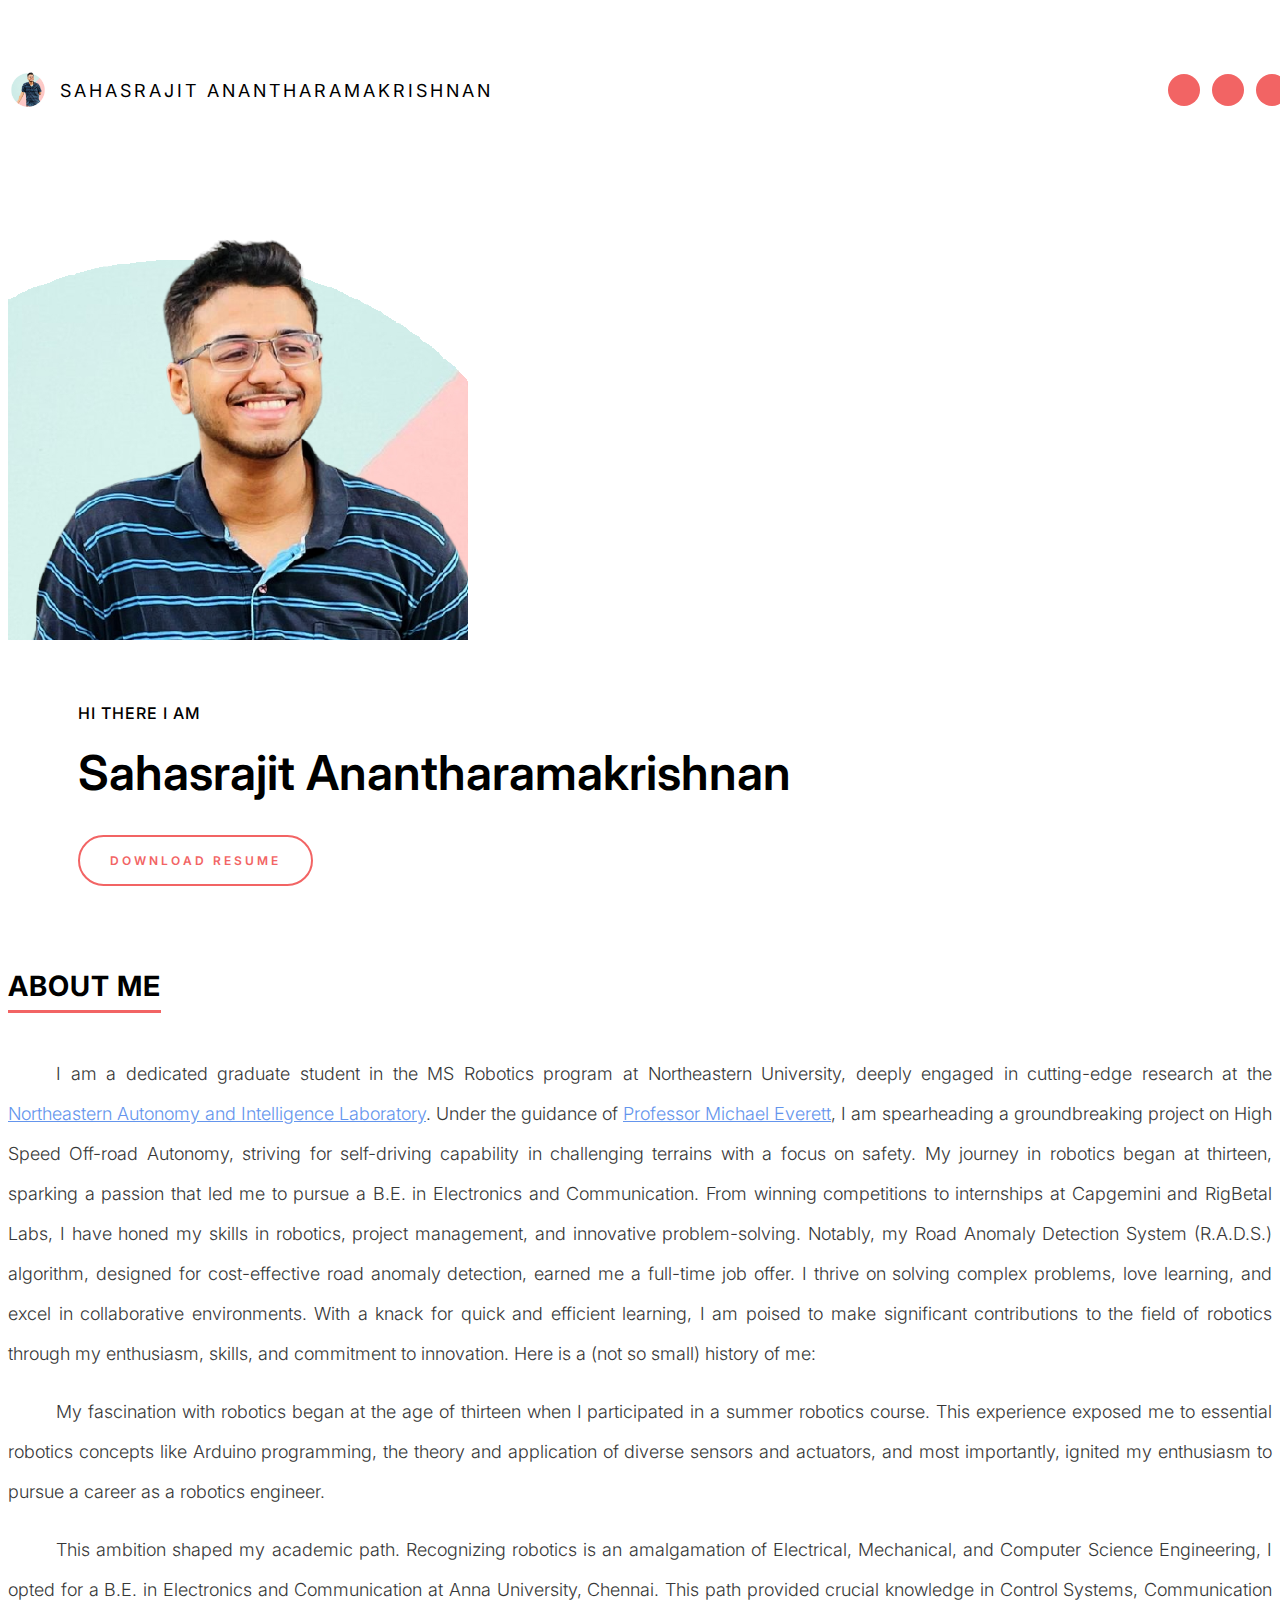
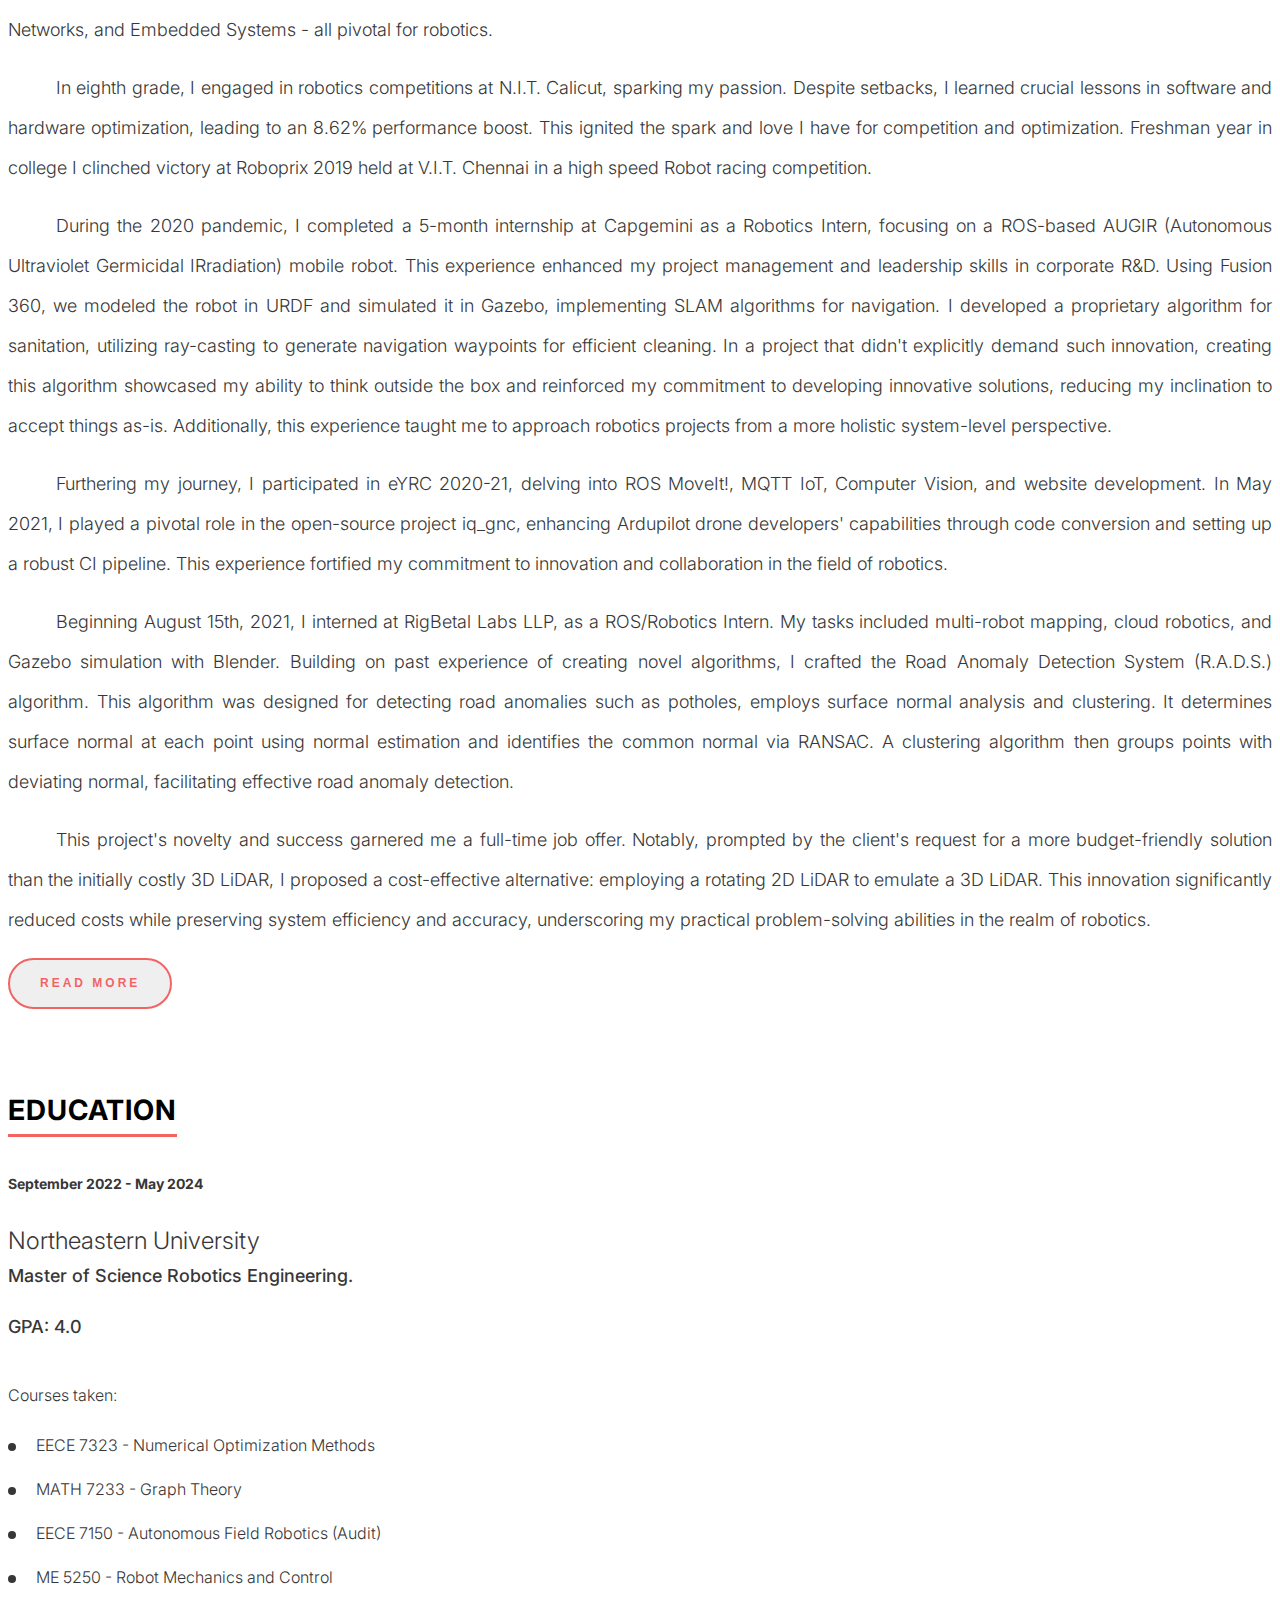
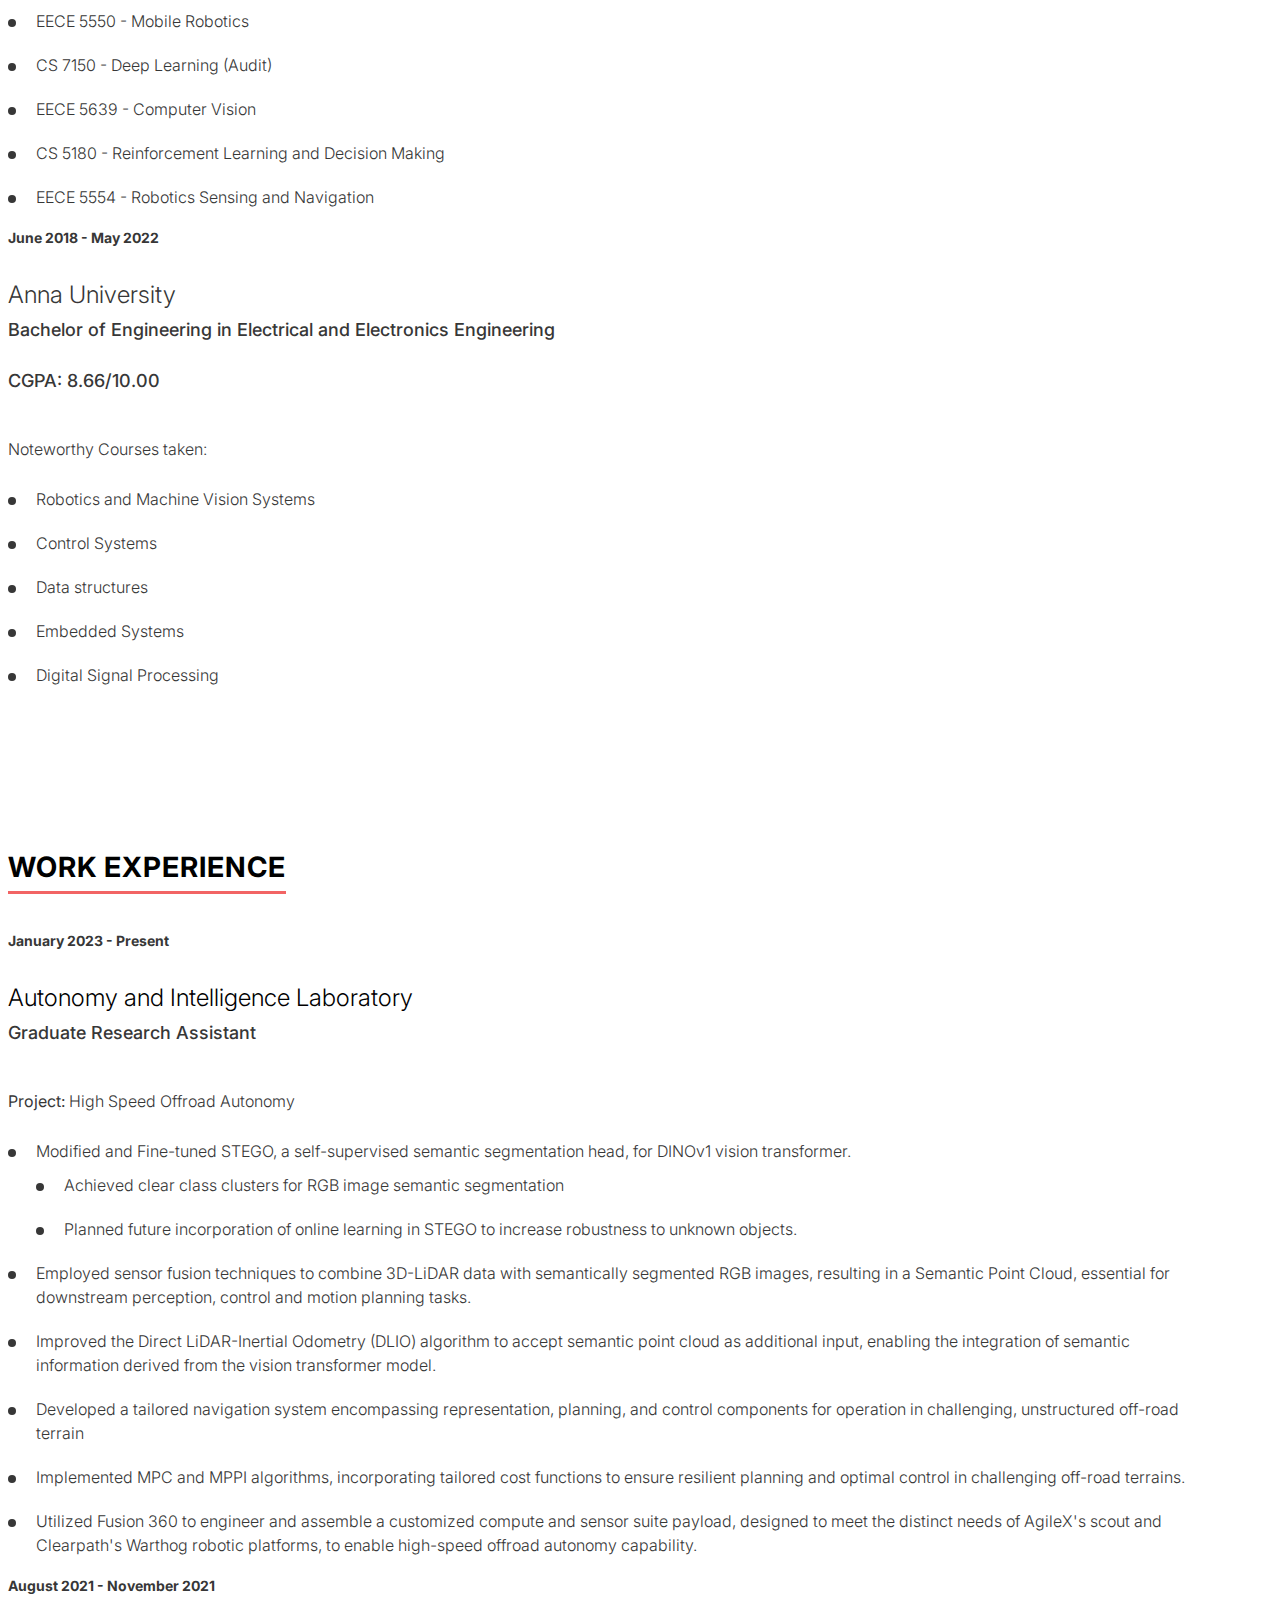
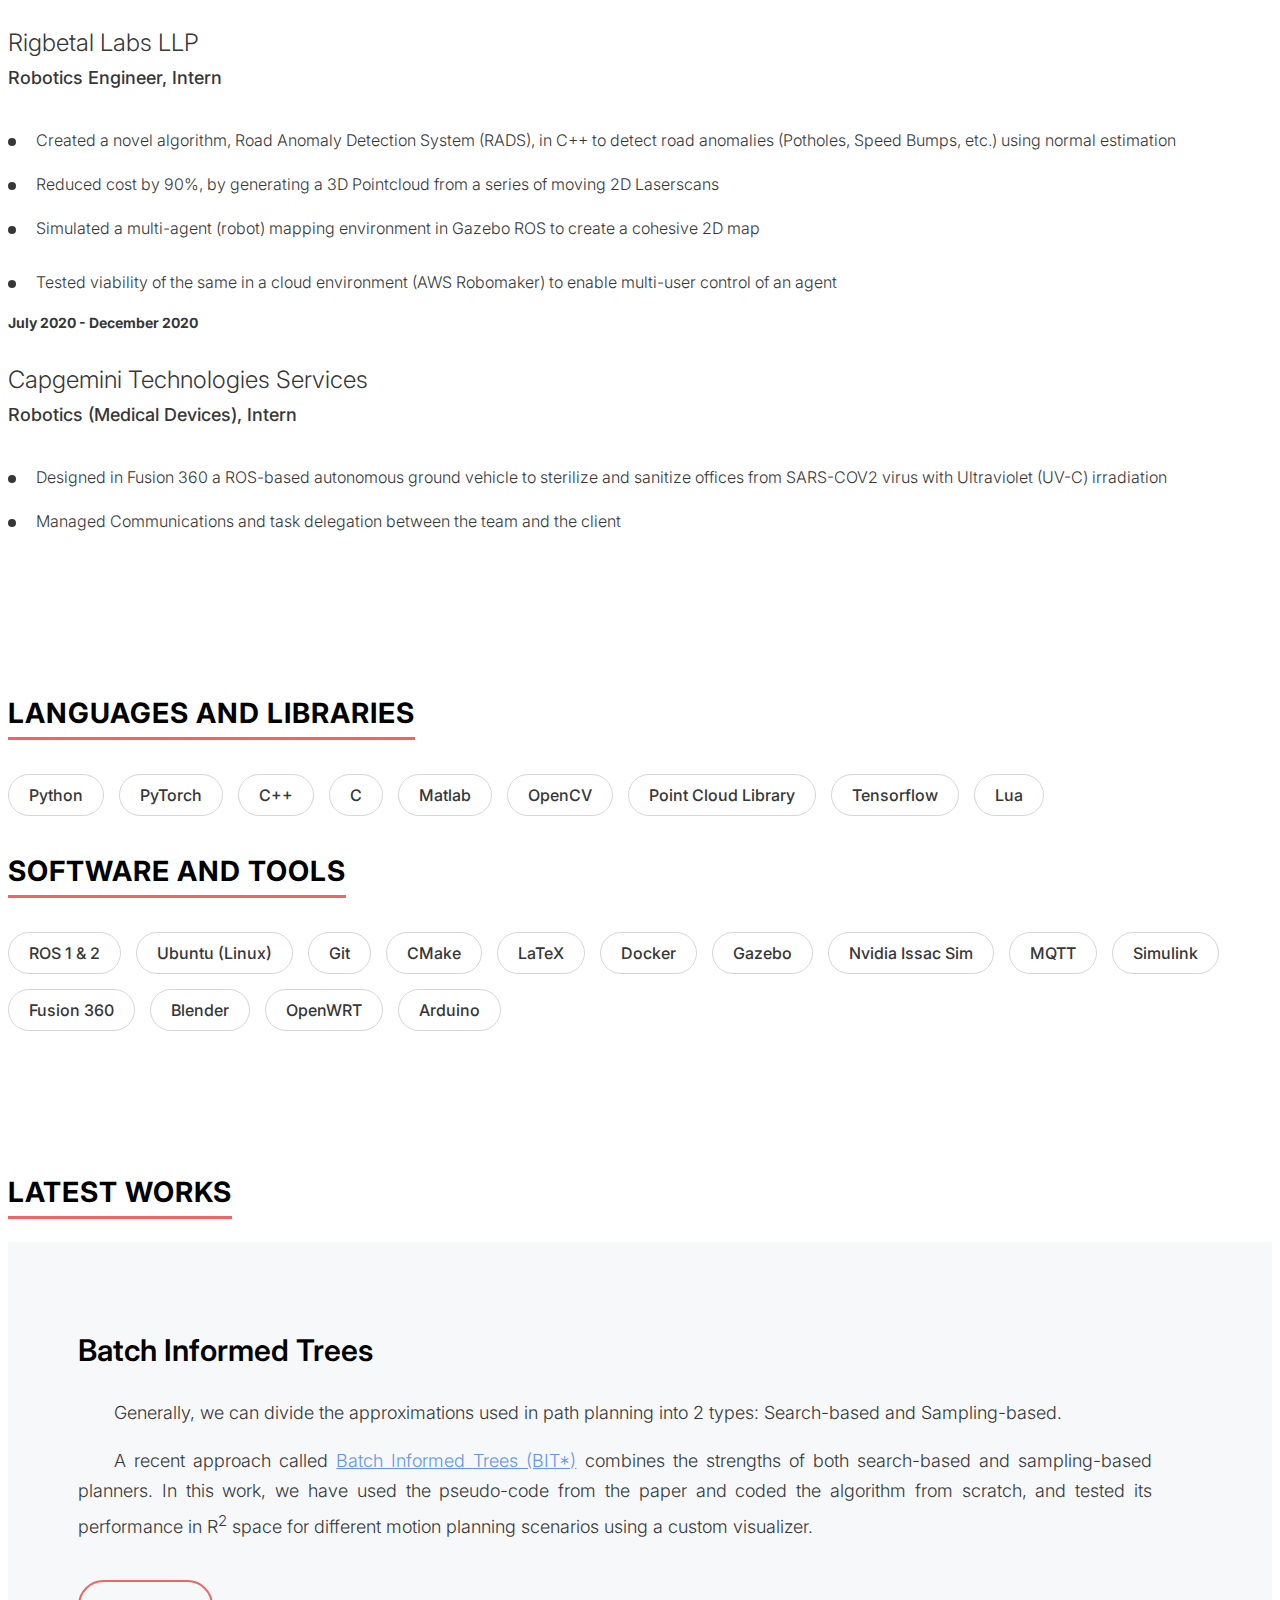
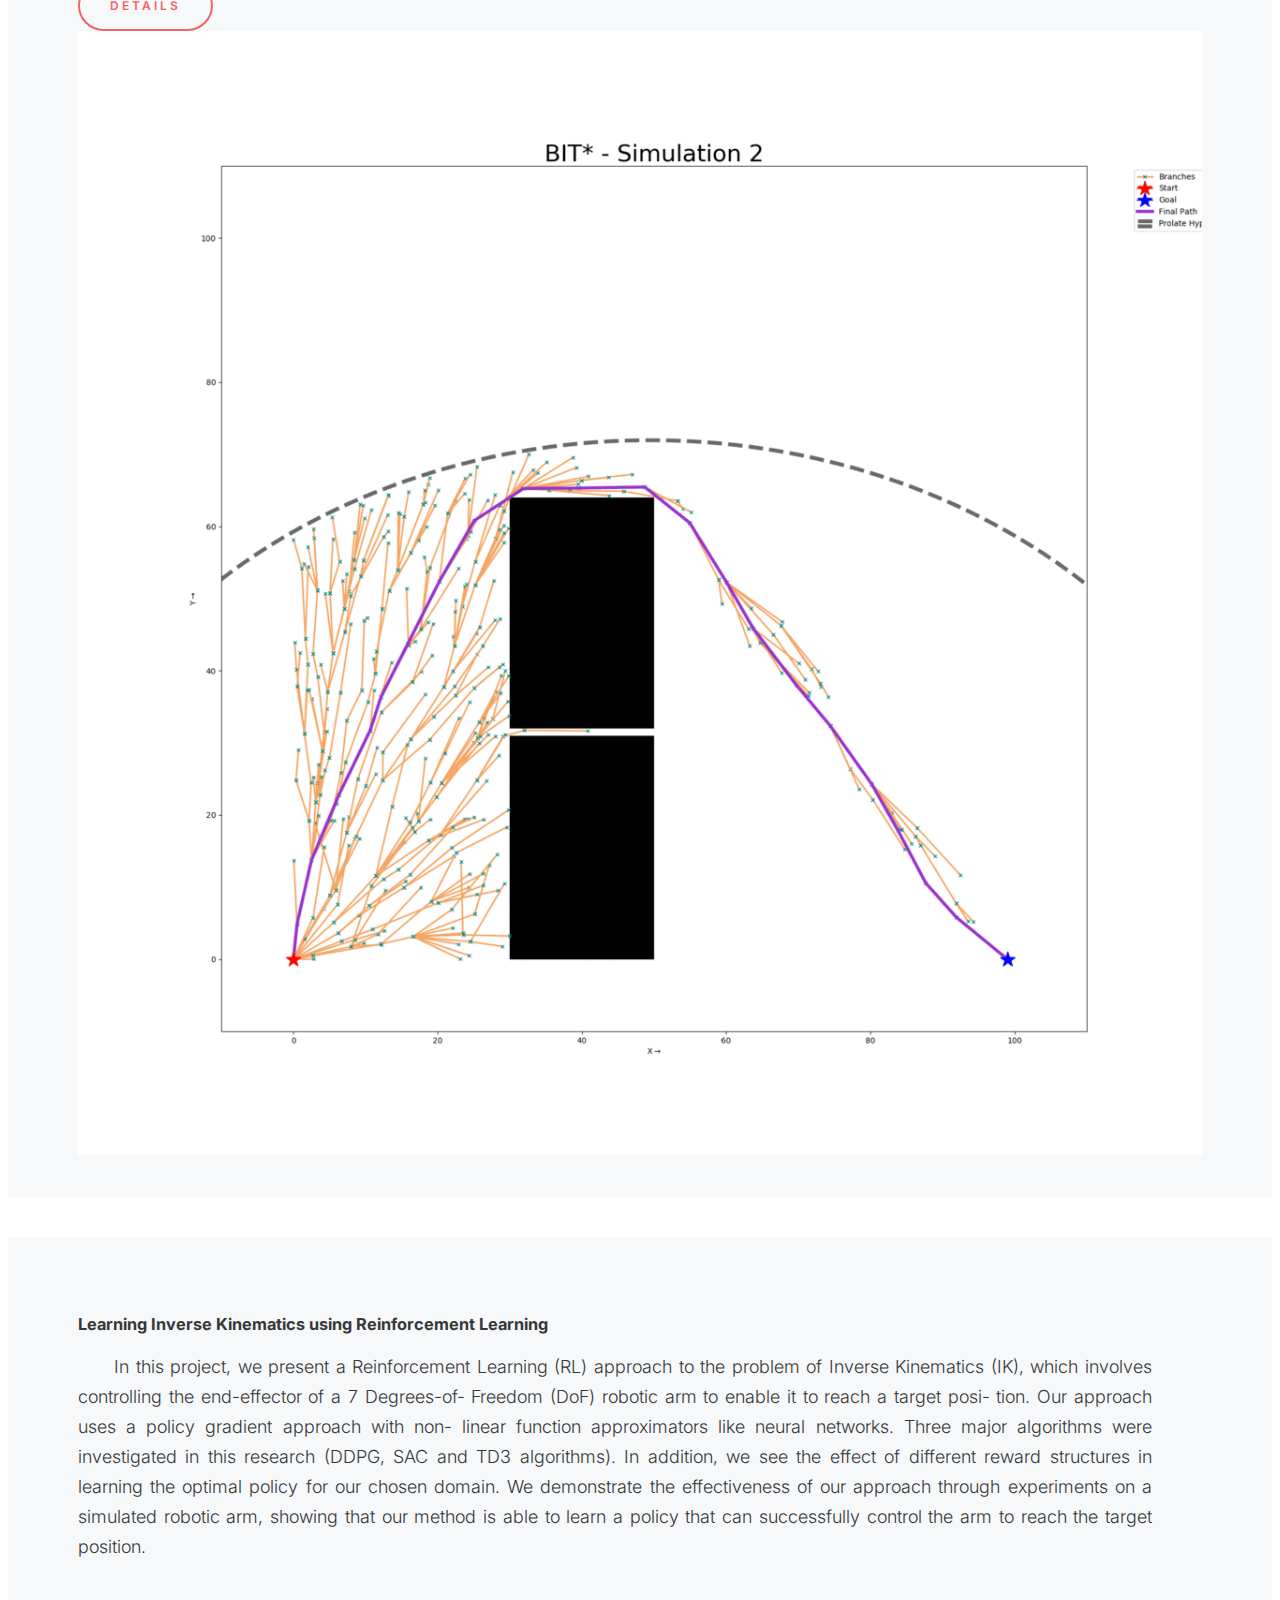
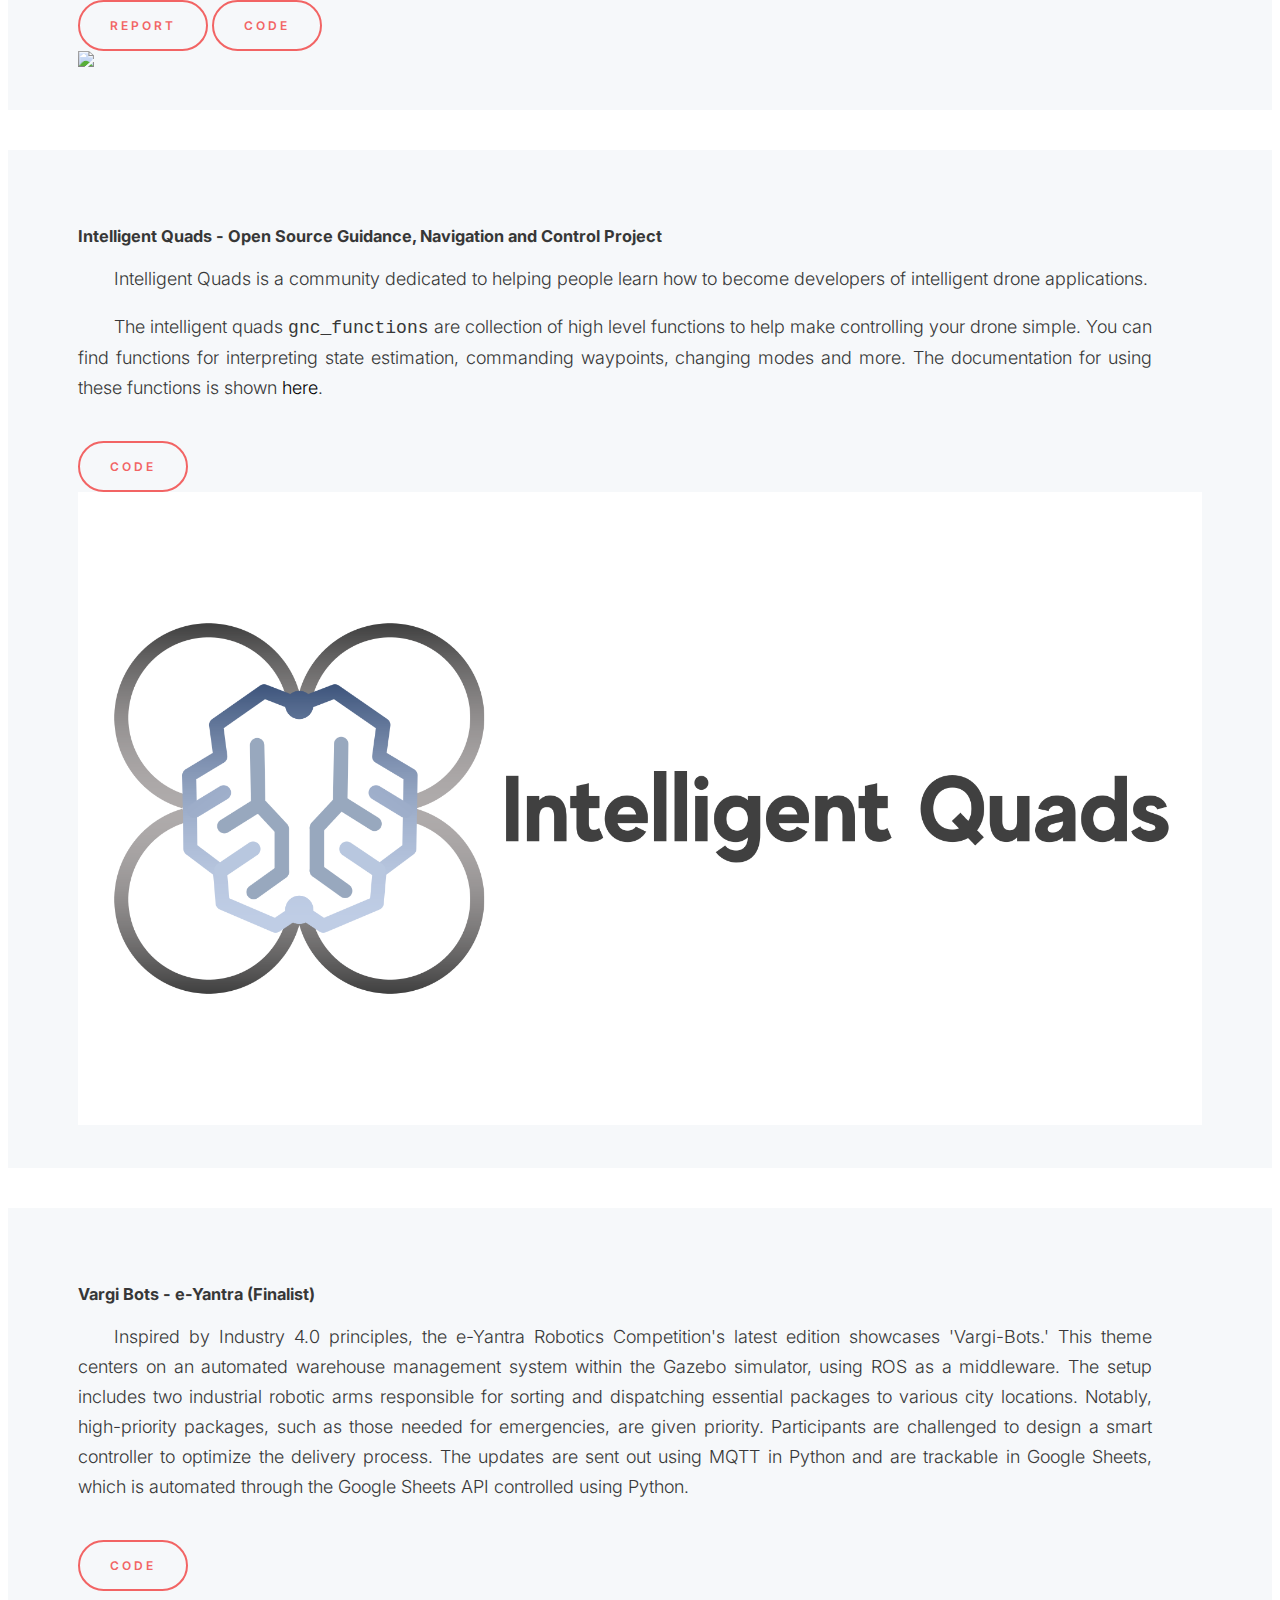
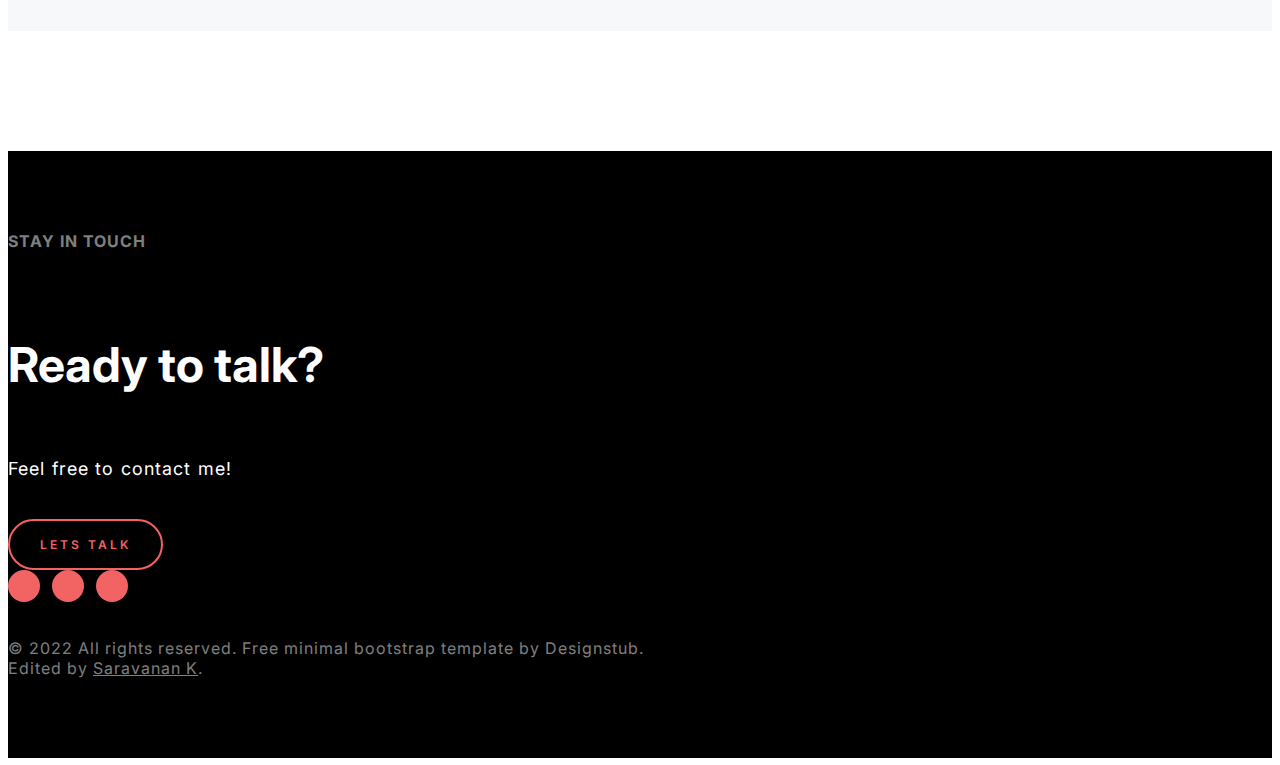
==== commit 0db19a51: "Updated content and design" ====
--- a/index.html
+++ b/index.html
@@ -1,159 +1,137 @@
 <!doctype html>
 <html lang="en">
-  <head>
-    <!-- Required meta tags -->
-    <meta charset="utf-8" />
-    <meta name="viewport" content="width=device-width, initial-scale=1" />
-    <!-- Google Fots -->
-    <link rel="preconnect" href="https://fonts.googleapis.com" />
-    <link rel="preconnect" href="https://fonts.gstatic.com" crossorigin />
-    <link
-      href="https://fonts.googleapis.com/css2?family=Inter:wght@100;200;300;400;500;600;700;800;900&display=swap"
-      rel="stylesheet"
-    />
-    <!-- Remixicon Icon -->
-    <link
-      href="https://cdn.jsdelivr.net/npm/remixicon@2.5.0/fonts/remixicon.css"
-      rel="stylesheet"
-    />
-    <!-- Remixicon Icon -->
-    <!-- Bootstrap CSS -->
-    <link
-      href="https://cdn.jsdelivr.net/npm/bootstrap@5.0.2/dist/css/bootstrap.min.css"
-      rel="stylesheet"
-      integrity="sha384-EVSTQN3/azprG1Anm3QDgpJLIm9Nao0Yz1ztcQTwFspd3yD65VohhpuuCOmLASjC"
-      crossorigin="anonymous"
-    />
-    <link href="https://unpkg.com/aos@2.3.1/dist/aos.css" rel="stylesheet" />
-    <!-- Main CSS -->
-    <link href="assets/css/main.css" rel="stylesheet" />
-
-    <title>Sahasrajit Anantharamakrishnan Personal Website</title>
-  </head>
-
-  <body>
-    <!-- header -->
-    <header class="ds-header" id="site-header">
-      <div class="container">
-        <div class="ds-header-inner">
-          <!-- logo -->
-          <a href="index.html" class="ds-logo">
-            <span>S</span>Sahasrajit Anantharamakrishnan
-          </a>
-          <!-- logo -->
-          <!-- social -->
-          <ul class="ds-social">
-            <li>
-              <a href="https://github.com/Sahas-Ananth" target="_blank"
-                ><i class="ri-github-fill"></i
-              ></a>
-            </li>
-            <li>
-              <a
-                href="mailto:anantharamakrishn.sa2northeastern.edu"
-                target="_blank"
-                ><i class="ri-mail-fill"></i
-              ></a>
-            </li>
-            <li>
-              <a
-                href="https://www.linkedin.com/in/sahas-ananth/"
-                target="_blank"
-                ><i class="ri-linkedin-fill"></i
-              ></a>
-            </li>
-          </ul>
-          <!-- social -->
-        </div>
+
+<head>
+  <!-- Required meta tags -->
+  <meta charset="utf-8" />
+  <meta name="viewport" content="width=device-width, initial-scale=1" />
+  <!-- Google Fots -->
+  <link rel="preconnect" href="https://fonts.googleapis.com" />
+  <link rel="preconnect" href="https://fonts.gstatic.com" crossorigin />
+  <link href="https://fonts.googleapis.com/css2?family=Inter:wght@100;200;300;400;500;600;700;800;900&display=swap"
+    rel="stylesheet" />
+  <!-- Remixicon Icon -->
+  <link href="https://cdn.jsdelivr.net/npm/remixicon@2.5.0/fonts/remixicon.css" rel="stylesheet" />
+  <!-- Remixicon Icon -->
+  <!-- Bootstrap CSS -->
+  <link href="https://cdn.jsdelivr.net/npm/bootstrap@5.0.2/dist/css/bootstrap.min.css" rel="stylesheet"
+    integrity="sha384-EVSTQN3/azprG1Anm3QDgpJLIm9Nao0Yz1ztcQTwFspd3yD65VohhpuuCOmLASjC" crossorigin="anonymous">
+
+  <link href="https://unpkg.com/aos@2.3.1/dist/aos.css" rel="stylesheet" />
+  <!-- Main CSS -->
+  <link href="assets/css/main.css" rel="stylesheet" />
+  <link rel="icon" type="image/png" href="assets/images/site_logo.png">
+  <title>Sahasrajit Anantharamakrishnan Personal Website</title>
+</head>
+
+<body>
+  <!-- header -->
+  <header class="ds-header" id="site-header">
+    <div class="container">
+      <div class="ds-header-inner">
+        <!-- logo -->
+        <a href="index.html" class="ds-logo">
+          <span><img src="assets/images/Dp_3.png" /></span>Sahasrajit Anantharamakrishnan
+        </a>
+        <!-- logo -->
+        <!-- social -->
+        <ul class="ds-social">
+          <li>
+            <a href="https://github.com/Sahas-Ananth" target="_blank">
+              <i class="ri-github-fill"></i>
+            </a>
+          </li>
+          <li>
+            <a href="mailto:anantharamakrishn.sa2northeastern.edu" target="_blank"><i class="ri-mail-fill"></i></a>
+          </li>
+          <li>
+            <a href="https://www.linkedin.com/in/sahas-ananth/" target="_blank"><i class="ri-linkedin-fill"></i></a>
+          </li>
+        </ul>
+        <!-- social -->
       </div>
-    </header>
-    <!-- header -->
-    <!-- banner -->
-    <div class="ds-banner">
-      <div class="container">
-        <div class="row">
-          <div class="col-12 col-sm-12 col-md-5 col-lg-5 col-xl-5 col-xxl-5">
-            <figure>
-              <img src="assets/images/Dp_2.png" />
-            </figure>
-          </div>
-          <div class="col-12 col-sm-12 col-md-7 col-lg-7 col-xl-7 col-xxl-7">
-            <section>
-              <h1>
-                <span>HI THERE I AM</span>
-                Sahasrajit Anantharamakrishnan
-                <!-- Robotics Engineer + Master's Student. -->
-              </h1>
-              <!-- <ul class="ds-numbervalulist"> -->
-              <!--   <li> -->
-              <!--     <strong>6+</strong> -->
-              <!--     <span>Experience</span> -->
-              <!--   </li> -->
-              <!--   <li> -->
-              <!--     <strong>89</strong> -->
-              <!--     <span>Projects</span> -->
-              <!--   </li> -->
-              <!--   <li> -->
-              <!--     <strong>52</strong> -->
-              <!--     <span>Happy Clients</span> -->
-              <!--   </li> -->
-              <!-- </ul> -->
-            </section>
-          </div>
+    </div>
+  </header>
+  <!-- header -->
+  <!-- banner -->
+  <div class="ds-banner">
+    <div class="container">
+      <div class="row">
+        <div class="col-12 col-sm-12 col-md-5 col-lg-5 col-xl-5 col-xxl-5">
+          <figure>
+            <img src="assets/images/Dp_2.png" />
+          </figure>
+        </div>
+        <div class="col-12 col-sm-12 col-md-7 col-lg-7 col-xl-7 col-xxl-7">
+          <section>
+            <h1>
+              <span>HI THERE I AM</span>
+              Sahasrajit Anantharamakrishnan
+              <!-- Robotics Engineer + Master's Student. -->
+            </h1>
+
+            <div class="ds-button-sec mt-4">
+              <a href="assets/pdfs/Sahasrajit Anantharamakrishnan Resume.pdf" target="_blank" class="ds-button">Download
+                Resume</a>
+            </div>
+            <!-- <ul class="ds-numbervalulist"> -->
+            <!--   <li> -->
+            <!--     <strong>6+</strong> -->
+            <!--     <span>Experience</span> -->
+            <!--   </li> -->
+            <!--   <li> -->
+            <!--     <strong>89</strong> -->
+            <!--     <span>Projects</span> -->
+            <!--   </li> -->
+            <!--   <li> -->
+            <!--     <strong>52</strong> -->
+            <!--     <span>Happy Clients</span> -->
+            <!--   </li> -->
+            <!-- </ul> -->
+          </section>
         </div>
       </div>
     </div>
-    <!-- banner -->
-
-    <!-- about -->
-    <div class="ds-about-section">
-      <div class="container">
-        <section>
-          <h2 class="ds-heading">About Me</h2>
-          <p>
-            I am a dedicated graduate student in the MS Robotics program at
-            Northeastern University, deeply engaged in cutting-edge research at
-            the
-            <a
-              href="https://neu-autonomy.github.io/lab_website/"
-              target="_blank"
-              >Northeastern Autonomy and Intelligence Laboratory</a
-            >. Under the guidance of
-            <a href="https://mfe7.github.io/" target="_blank"
-              >Professor Michael Everett</a
-            >, I am spearheading a groundbreaking project on High Speed Off-road
-            Autonomy, striving for self-driving capability in challenging
-            terrains with a focus on safety. My journey in robotics began at
-            thirteen, sparking a passion that led me to pursue a B.E. in
-            Electronics and Communication. From winning competitions to
-            internships at Capgemini and RigBetal Labs, I have honed my skills
-            in robotics, project management, and innovative problem-solving.
-            Notably, my Road Anomaly Detection System (R.A.D.S.) algorithm,
-            designed for cost-effective road anomaly detection, earned me a
-            full-time job offer. I thrive on solving complex problems, love
-            learning, and excel in collaborative environments. With a knack for
-            quick and efficient learning, I am poised to make significant
-            contributions to the field of robotics through my enthusiasm,
-            skills, and commitment to innovation. Here is a (not so small)
-            history of me:
-          </p>
-          <div class="ds-button-sec text-center">
-            <a
-              href="assets/pdfs/Sahasrajit Anantharamakrishnan Resume.pdf"
-              target="_blank"
-              class="ds-button"
-              >Download Resume</a
-            >
-          </div>
-          <p></p>
-          <p>
-            My fascination with robotics began at the age of thirteen when I
-            participated in a summer robotics course. This experience exposed me
-            to essential robotics concepts like Arduino programming, the theory
-            and application of diverse sensors and actuators, and most
-            importantly, ignited my enthusiasm to pursue a career as a robotics
-            engineer.
-          </p>
+  </div>
+  <!-- banner -->
+
+  <!-- about -->
+  <div class="ds-about-section">
+    <div class="container">
+      <section>
+        <h2 class="ds-heading">About Me</h2>
+        <p>
+          I am a dedicated graduate student in the MS Robotics program at
+          Northeastern University, deeply engaged in cutting-edge research at
+          the
+          <a class="ds-anchor" href="https://neu-autonomy.github.io/lab_website/" target="_blank">Northeastern Autonomy
+            and Intelligence Laboratory</a>. Under the guidance of
+          <a href="https://mfe7.github.io/" target="_blank" class="ds-anchor">Professor Michael Everett</a>, I am
+          spearheading a groundbreaking project on High Speed Off-road
+          Autonomy, striving for self-driving capability in challenging
+          terrains with a focus on safety. My journey in robotics began at
+          thirteen, sparking a passion that led me to pursue a B.E. in
+          Electronics and Communication. From winning competitions to
+          internships at Capgemini and RigBetal Labs, I have honed my skills
+          in robotics, project management, and innovative problem-solving.
+          Notably, my Road Anomaly Detection System (R.A.D.S.) algorithm,
+          designed for cost-effective road anomaly detection, earned me a
+          full-time job offer. I thrive on solving complex problems, love
+          learning, and excel in collaborative environments. With a knack for
+          quick and efficient learning, I am poised to make significant
+          contributions to the field of robotics through my enthusiasm,
+          skills, and commitment to innovation. Here is a (not so small)
+          history of me:
+        </p>
+        <p>
+          My fascination with robotics began at the age of thirteen when I
+          participated in a summer robotics course. This experience exposed me
+          to essential robotics concepts like Arduino programming, the theory
+          and application of diverse sensors and actuators, and most
+          importantly, ignited my enthusiasm to pursue a career as a robotics
+          engineer.
+        </p>
+        <div class="collapse" id="aboutMe">
           <p>
             This ambition shaped my academic path. Recognizing robotics is an
             amalgamation of Electrical, Mechanical, and Computer Science
@@ -217,86 +195,87 @@
             while preserving system efficiency and accuracy, underscoring my
             practical problem-solving abilities in the realm of robotics.
           </p>
-        </section>
+        </div>
+        <div class="ds-button-sec mt-4 text-center">
+          <button class="ds-button ds-collapse-button" type="button" data-bs-toggle="collapse" data-bs-target="#aboutMe"
+            aria-expanded="false" aria-controls="aboutMe" id="read-more-button">
+            <span class="if-not-collapsed">Read More</span>
+            <span class="if-collapsed">Read Less</span>
+          </button>
+        </div>
+        <a href="#experience-section" class="d-none" id="navigate"></a>
+      </section>
+    </div>
+  </div>
+  <!-- about -->
+
+  <!-- Education -->
+  <div class="ds-experience-section" id="experience-section">
+    <div class="container">
+      <h2 class="ds-heading">Education</h2>
+      <div class="row ds-experience-list">
+        <div class="col-12 col-sm-12 col-md-6 col-lg-6 col-xl-6 col-xxl-6">
+          <section>
+            <span class="ds-year">September 2022 - May 2024</span>
+            <h3 class="ds-officename">Northeastern University</h3>
+            <span class="ds-department">Master of Science Robotics Engineering.</span>
+            <span class="ds-department">GPA: 4.0</span>
+            <p>Courses taken:</p>
+            <ul>
+              <li>EECE 7323 - Numerical Optimization Methods</li>
+              <li>MATH 7233 - Graph Theory</li>
+              <li>EECE 7150 - Autonomous Field Robotics (Audit)</li>
+              <li>ME 5250 - Robot Mechanics and Control</li>
+              <li>EECE 5550 - Mobile Robotics</li>
+              <li>CS 7150 - Deep Learning (Audit)</li>
+              <li>EECE 5639 - Computer Vision</li>
+              <li>CS 5180 - Reinforcement Learning and Decision Making</li>
+              <li>EECE 5554 - Robotics Sensing and Navigation</li>
+            </ul>
+          </section>
+        </div>
+        <div class="col-12 col-sm-12 col-md-6 col-lg-6 col-xl-6 col-xxl-6">
+          <section>
+            <span class="ds-year">June 2018 - May 2022</span>
+            <h3 class="ds-officename">Anna University</h3>
+            <span class="ds-department">Bachelor of Engineering in Electrical and Electronics
+              Engineering</span>
+            <span class="ds-department">CGPA: 8.66/10.00</span>
+            <p>Noteworthy Courses taken:</p>
+            <ul>
+              <li>Robotics and Machine Vision Systems</li>
+              <li>Control Systems</li>
+              <li>Data structures</li>
+              <li>Embedded Systems</li>
+              <li>Digital Signal Processing</li>
+            </ul>
+          </section>
+        </div>
       </div>
     </div>
-    <!-- about -->
-
-    <!-- Education -->
-    <div class="ds-experience-section">
-      <div class="container">
-        <h2 class="ds-heading">Education</h2>
-        <div class="row ds-experience-list">
-          <div class="col-12 col-sm-12 col-md-6 col-lg-6 col-xl-6 col-xxl-6">
-            <section>
-              <span class="ds-year">September 2022 - May 2024</span>
-              <h3 class="ds-officename">Northeastern University</h3>
-              <span class="ds-department"
-                >Master of Science Robotics Engineering.</span
-              >
-              <span class="ds-department">GPA: 4.0</span>
-              <p>Courses taken:</p>
-              <ul>
-                <li>EECE 7323 - Numerical Optimization Methods</li>
-                <li>MATH 7233 - Graph Theory</li>
-                <li>EECE 7150 - Autonomous Field Robotics (Audit)</li>
-                <li>ME 5250 - Robot Mechanics and Control</li>
-                <li>EECE 5550 - Mobile Robotics</li>
-                <li>CS 7150 - Deep Learning (Audit)</li>
-                <li>EECE 5639 - Computer Vision</li>
-                <li>CS 5180 - Reinforcement Learning and Decision Making</li>
-                <li>EECE 5554 - Robotics Sensing and Navigation</li>
-              </ul>
-            </section>
-          </div>
-          <div class="col-12 col-sm-12 col-md-6 col-lg-6 col-xl-6 col-xxl-6">
-            <section>
-              <span class="ds-year">June 2018 - May 2022</span>
-              <h3 class="ds-officename">Anna University</h3>
-              <span class="ds-department"
-                >Bachelor of Engineering in Electrical and Electronics
-                Engineering</span
-              >
-              <span class="ds-department">CGPA: 8.66/10.00</span>
-              <p>Noteworthy Courses taken:</p>
-              <ul>
-                <li>Robotics and Machine Vision Systems</li>
-                <li>Control Systems</li>
-                <li>Data structures</li>
-                <li>Embedded Systems</li>
-                <li>Digital Signal Processing</li>
-              </ul>
-            </section>
-          </div>
-        </div>
-      </div>
-    </div>
-    <!-- Education -->
-
-    <!--  Work Experience -->
-    <div class="ds-experience-section">
-      <div class="container">
-        <h2 class="ds-heading">Work Experience</h2>
-        <div class="row ds-experience-list">
-          <div class="col-12 col-sm-12 col-md-6 col-lg-6 col-xl-6 col-xxl-6">
-            <section>
-              <span class="ds-year">January 2023 - Present</span>
-              <h3 class="ds-officename">
-                <a
-                  target="_blank"
-                  href="https://neu-autonomy.github.io/lab_website/"
-                >
-                  Autonomy and Intelligence Laboratory
-                </a>
-              </h3>
-              <span class="ds-department">Graduate Research Assistant</span>
-              <p><strong>Project:</strong> High Speed Offroad Autonomy</p>
-              <ul>
-                <li>
-                  Modified and Fine-tuned STEGO, a self-supervised semantic
-                  segmentation head, for DINOv1 vision transformer.
-                </li>
-                <ul>
+  </div>
+  <!-- Education -->
+
+  <!--  Work Experience -->
+  <div class="ds-experience-section">
+    <div class="container">
+      <h2 class="ds-heading">Work Experience</h2>
+      <div class="row ds-experience-list">
+        <div class="col-12 col-sm-12 col-md-6 col-lg-6 col-xl-6 col-xxl-6">
+          <section>
+            <span class="ds-year">January 2023 - Present</span>
+            <h3 class="ds-officename">
+              <a target="_blank" href="https://neu-autonomy.github.io/lab_website/">
+                Autonomy and Intelligence Laboratory
+              </a>
+            </h3>
+            <span class="ds-department">Graduate Research Assistant</span>
+            <p><strong>Project:</strong> High Speed Offroad Autonomy</p>
+            <ul>
+              <li>
+                Modified and Fine-tuned STEGO, a self-supervised semantic
+                segmentation head, for DINOv1 vision transformer.
+                <ul class="ms-4">
                   <li>
                     Achieved clear class clusters for RGB image semantic
                     segmentation
@@ -306,364 +285,327 @@
                     increase robustness to unknown objects.
                   </li>
                 </ul>
+              </li>
+              <li>
+                Employed sensor fusion techniques to combine 3D-LiDAR data
+                with semantically segmented RGB images, resulting in a
+                Semantic Point Cloud, essential for downstream perception,
+                control and motion planning tasks.
+              </li>
+              <li>
+                Improved the Direct LiDAR-Inertial Odometry (DLIO) algorithm
+                to accept semantic point cloud as additional input, enabling
+                the integration of semantic information derived from the
+                vision transformer model.
+              </li>
+              <li>
+                Developed a tailored navigation system encompassing
+                representation, planning, and control components for operation
+                in challenging, unstructured off-road terrain
+              </li>
+              <li>
+                Implemented MPC and MPPI algorithms, incorporating tailored
+                cost functions to ensure resilient planning and optimal
+                control in challenging off-road terrains.
+              </li>
+              <!-- <li> -->
+              <!--   Integrated SLAM (Simultaneous Localization and Mapping) and -->
+              <!--   autonomous navigation algorithms, in both ROS1 and ROS2, -->
+              <!--   enabling high-speed offroad autonomy capability in mobile -->
+              <!--   robots. -->
+              <!-- </li> -->
+              <li>
+                Utilized Fusion 360 to engineer and assemble a customized
+                compute and sensor suite payload, designed to meet the
+                distinct needs of AgileX's scout and Clearpath's Warthog
+                robotic platforms, to enable high-speed offroad autonomy
+                capability.
+              </li>
+            </ul>
+          </section>
+        </div>
+        <div class="col-12 col-sm-12 col-md-6 col-lg-6 col-xl-6 col-xxl-6">
+          <section>
+            <span class="ds-year">August 2021 - November 2021</span>
+            <h3 class="ds-officename">Rigbetal Labs LLP</h3>
+            <span class="ds-department">Robotics Engineer, Intern</span>
+            <!-- <p> -->
+            <!--   Lorem ipsum dolor sit amet, consectetur adipiscing elit. Duis -->
+            <!--   quis sem maximus, ornare metus ut, congue enim. Sed fermentum. -->
+            <!-- </p> -->
+            <ul>
+              <li>
+                Created a novel algorithm, Road Anomaly Detection System
+                (RADS), in C++ to detect road anomalies (Potholes, Speed
+                Bumps, etc.) using normal estimation
+              </li>
+              <li>
+                Reduced cost by 90%, by generating a 3D Pointcloud from a
+                series of moving 2D Laserscans
+              </li>
+              <li>
+                Simulated a multi-agent (robot) mapping environment in Gazebo
+                ROS to create a cohesive 2D map
+              </li>
+              <ul>
                 <li>
-                  Employed sensor fusion techniques to combine 3D-LiDAR data
-                  with semantically segmented RGB images, resulting in a
-                  Semantic Point Cloud, essential for downstream perception,
-                  control and motion planning tasks.
-                </li>
-                <li>
-                  Improved the Direct LiDAR-Inertial Odometry (DLIO) algorithm
-                  to accept semantic point cloud as additional input, enabling
-                  the integration of semantic information derived from the
-                  vision transformer model.
-                </li>
-                <li>
-                  Developed a tailored navigation system encompassing
-                  representation, planning, and control components for operation
-                  in challenging, unstructured off-road terrain
-                </li>
-                <li>
-                  Implemented MPC and MPPI algorithms, incorporating tailored
-                  cost functions to ensure resilient planning and optimal
-                  control in challenging off-road terrains.
-                </li>
-                <!-- <li> -->
-                <!--   Integrated SLAM (Simultaneous Localization and Mapping) and -->
-                <!--   autonomous navigation algorithms, in both ROS1 and ROS2, -->
-                <!--   enabling high-speed offroad autonomy capability in mobile -->
-                <!--   robots. -->
-                <!-- </li> -->
-                <li>
-                  Utilized Fusion 360 to engineer and assemble a customized
-                  compute and sensor suite payload, designed to meet the
-                  distinct needs of AgileX's scout and Clearpath's Warthog
-                  robotic platforms, to enable high-speed offroad autonomy
-                  capability.
+                  Tested viability of the same in a cloud environment (AWS
+                  Robomaker) to enable multi-user control of an agent
                 </li>
               </ul>
-            </section>
+            </ul>
+          </section>
+        </div>
+        <div class="col-12 col-sm-12 col-md-6 col-lg-6 col-xl-6 col-xxl-6 mt-3">
+          <section>
+            <span class="ds-year"> July 2020 - December 2020</span>
+            <h3 class="ds-officename">Capgemini Technologies Services</h3>
+            <span class="ds-department">
+              Robotics (Medical Devices), Intern
+            </span>
+            <!-- <p> -->
+            <!--   Lorem ipsum dolor sit amet, consectetur adipiscing elit. Duis -->
+            <!--   quis sem maximus, ornare metus ut, congue enim. Sed fermentum. -->
+            <!-- </p> -->
+            <ul>
+              <li>
+                Designed in Fusion 360 a ROS-based autonomous ground vehicle
+                to sterilize and sanitize offices from SARS-COV2 virus with
+                Ultraviolet (UV-C) irradiation
+              </li>
+              <li>
+                Managed Communications and task delegation between the team
+                and the client
+              </li>
+            </ul>
+          </section>
+        </div>
+      </div>
+    </div>
+  </div>
+  <!--  Work Experience -->
+
+  <!--  Skills -->
+  <div class="ds-skills-section">
+    <div class="container">
+      <div class="row">
+        <div class="col-12 col-sm-12 col-md-6 col-lg-6 col-xl-6 col-xxl-6">
+          <h2 class="ds-heading">Languages and Libraries</h2>
+          <ul class="ds-skills-list">
+            <li>Python</li>
+            <li>PyTorch</li>
+            <li>C++</li>
+            <li>C</li>
+            <li>Matlab</li>
+            <li>OpenCV</li>
+            <li>Point Cloud Library</li>
+            <li>Tensorflow</li>
+            <li>Lua</li>
+          </ul>
+        </div>
+        <div class="col-12 col-sm-12 col-md-6 col-lg-6 col-xl-6 col-xxl-6">
+          <h2 class="ds-heading">Software and Tools</h2>
+          <ul class="ds-skills-list">
+            <li>ROS 1 & 2</li>
+            <li>Ubuntu (Linux)</li>
+            <li>Git</li>
+            <li>CMake</li>
+            <li>LaTeX</li>
+            <li>Docker</li>
+            <li>Gazebo</li>
+            <li>Nvidia Issac Sim</li>
+            <li>MQTT</li>
+            <li>Simulink</li>
+            <li>Fusion 360</li>
+            <li>Blender</li>
+            <li>OpenWRT</li>
+            <li>Arduino</li>
+          </ul>
+        </div>
+      </div>
+    </div>
+  </div>
+  <!--  Skills -->
+
+  <!--  Work -->
+  <div class="ds-work-section">
+    <div class="container">
+      <h2 class="ds-heading">Latest works</h2>
+      <div class="ds-work-list-section">
+        <div class="ds-work-list">
+          <div class="row">
+            <div class="col-12 col-sm-12 col-md-7 col-lg-7 col-xl-7 col-xxl-7">
+              <section>
+                <h3 class="ds-work-title">Batch Informed Trees</h3>
+                <p>
+                  Generally, we can divide the approximations used in path
+                  planning into 2 types: Search-based and Sampling-based.
+                </p>
+                <p>
+                  A recent approach called
+                  <a target="_blank" class="ds-anchor" href="https://journals.sagepub.com/doi/pdf/10.1177/0278364919890396">Batch Informed
+                    Trees (BIT*)</a>
+                  combines the strengths of both search-based and
+                  sampling-based planners. In this work, we have used the
+                  pseudo-code from the paper and coded the algorithm from
+                  scratch, and tested its performance in R<sup>2</sup> space for
+                  different motion planning scenarios using a custom
+                  visualizer.
+                </p>
+                <a href="projects/BIT_star.html" target="_blank" class="ds-button">Details</a>
+              </section>
+            </div>
+            <div class="col-12 col-sm-12 col-md-5 col-lg-5 col-xl-5 col-xxl-5 d-flex">
+              <figure class="ds-image-container">
+                <img src="assets/images/BIT_star/wall_gif.gif" />
+              </figure>
+            </div>
           </div>
-          <div class="col-12 col-sm-12 col-md-6 col-lg-6 col-xl-6 col-xxl-6">
-            <section>
-              <span class="ds-year">August 2021 - November 2021</span>
-              <h3 class="ds-officename">Rigbetal Labs LLP</h3>
-              <span class="ds-department">Robotics Engineer, Intern</span>
-              <!-- <p> -->
-              <!--   Lorem ipsum dolor sit amet, consectetur adipiscing elit. Duis -->
-              <!--   quis sem maximus, ornare metus ut, congue enim. Sed fermentum. -->
-              <!-- </p> -->
-              <ul>
-                <li>
-                  Created a novel algorithm, Road Anomaly Detection System
-                  (RADS), in C++ to detect road anomalies (Potholes, Speed
-                  Bumps, etc.) using normal estimation
-                </li>
-                <li>
-                  Reduced cost by 90%, by generating a 3D Pointcloud from a
-                  series of moving 2D Laserscans
-                </li>
-                <li>
-                  Simulated a multi-agent (robot) mapping environment in Gazebo
-                  ROS to create a cohesive 2D map
-                </li>
-                <ul>
-                  <li>
-                    Tested viability of the same in a cloud environment (AWS
-                    Robomaker) to enable multi-user control of an agent
-                  </li>
-                </ul>
-              </ul>
-            </section>
+        </div>
+        <div class="ds-work-list">
+          <div class="row">
+            <div class="col-12 col-sm-12 col-md-7 col-lg-7 col-xl-7 col-xxl-7">
+              <section>
+                <h3 class="ds-work-tilte">
+                  Learning Inverse Kinematics using Reinforcement Learning
+                </h3>
+                <p>
+                  In this project, we present a Reinforcement Learning (RL)
+                  approach to the problem of Inverse Kinematics (IK), which
+                  involves controlling the end-effector of a 7 Degrees-of-
+                  Freedom (DoF) robotic arm to enable it to reach a target
+                  posi- tion. Our approach uses a policy gradient approach
+                  with non- linear function approximators like neural
+                  networks. Three major algorithms were investigated in this
+                  research (DDPG, SAC and TD3 algorithms). In addition, we see
+                  the effect of different reward structures in learning the
+                  optimal policy for our chosen domain. We demonstrate the
+                  effectiveness of our approach through experiments on a
+                  simulated robotic arm, showing that our method is able to
+                  learn a policy that can successfully control the arm to
+                  reach the target position.
+                </p>
+                <a href="assets/pdfs/CS_5180_Final_Project_Report_Sahasrajit_Anuj_Kenechi.pdf" target="_blank"
+                  class="ds-button">Report</a>
+                <a href="https://github.com/Sahas-Ananth/RL-FinalProject" target="_blank" class="ds-button ms-3">Code</a>
+              </section>
+            </div>
+            <div class="col-12 col-sm-12 col-md-5 col-lg-5 col-xl-5 col-xxl-5 d-flex">
+              <figure class="ds-image-container"><img src="assets/images/RL/DDPG_sbl.gif" /></figure>
+            </div>
           </div>
-          <div class="col-12 col-sm-12 col-md-6 col-lg-6 col-xl-6 col-xxl-6">
-            <section>
-              <span class="ds-year"> July 2020 - December 2020</span>
-              <h3 class="ds-officename">Capgemini Technologies Services</h3>
-              <span class="ds-department">
-                Robotics (Medical Devices), Intern
-              </span>
-              <!-- <p> -->
-              <!--   Lorem ipsum dolor sit amet, consectetur adipiscing elit. Duis -->
-              <!--   quis sem maximus, ornare metus ut, congue enim. Sed fermentum. -->
-              <!-- </p> -->
-              <ul>
-                <li>
-                  Designed in Fusion 360 a ROS-based autonomous ground vehicle
-                  to sterilize and sanitize offices from SARS-COV2 virus with
-                  Ultraviolet (UV-C) irradiation
-                </li>
-                <li>
-                  Managed Communications and task delegation between the team
-                  and the client
-                </li>
-              </ul>
-            </section>
+        </div>
+        <div class="ds-work-list">
+          <div class="row">
+            <div class="col-12 col-sm-12 col-md-7 col-lg-7 col-xl-7 col-xxl-7">
+              <section>
+                <h3 class="ds-work-tilte">
+                  Intelligent Quads - Open Source Guidance, Navigation and
+                  Control Project
+                </h3>
+                <p>
+                  Intelligent Quads is a community dedicated to helping people
+                  learn how to become developers of intelligent drone
+                  applications.
+                </p>
+                <p>
+                  The intelligent quads <code>gnc_functions</code> are
+                  collection of high level functions to help make controlling
+                  your drone simple. You can find functions for interpreting
+                  state estimation, commanding waypoints, changing modes and
+                  more. The documentation for using these functions is shown
+                  <a href="https://github.com/Intelligent-Quads/iq_gnc/blob/master/docs/py_gnc_functions.md"
+                    target="_blank">here</a>.
+                </p>
+                <a href="https://github.com/Intelligent-Quads/iq_gnc" target="_blank" class="ds-button">Code</a>
+              </section>
+            </div>
+            <div class="col-12 col-sm-12 col-md-5 col-lg-5 col-xl-5 col-xxl-5 d-flex">
+              <figure class="ds-image-container">
+                <img src="assets/images/IQ_quads/IQ-GitHub-Banner.png" />
+              </figure>
+            </div>
           </div>
         </div>
+        <div class="ds-work-list">
+          <div class="row">
+            <div class="col-12 col-sm-12">
+              <section class="pe-0">
+                <h3 class="ds-work-tilte">
+                  Vargi Bots - e-Yantra (Finalist)
+                </h3>
+                <p>
+                  Inspired by Industry 4.0 principles, the e-Yantra Robotics
+                  Competition's latest edition showcases 'Vargi-Bots.' This
+                  theme centers on an automated warehouse management system
+                  within the Gazebo simulator, using ROS as a middleware. The
+                  setup includes two industrial robotic arms responsible for
+                  sorting and dispatching essential packages to various city
+                  locations. Notably, high-priority packages, such as those
+                  needed for emergencies, are given priority. Participants are
+                  challenged to design a smart controller to optimize the
+                  delivery process. The updates are sent out using MQTT in
+                  Python and are trackable in Google Sheets, which is
+                  automated through the Google Sheets API controlled using
+                  Python.
+                </p>
+                <a href="https://github.com/Sahas-Ananth/Vargi_Bot_Eyantra" target="_blank" class="ds-button">Code</a>
+              </section>
+            </div>
+            <!-- <div -->
+            <!--   class="col-12 col-sm-12 col-md-5 col-lg-5 col-xl-5 col-xxl-5" -->
+            <!-- > -->
+            <!--   <figure> -->
+            <!--     <img src="assets/images/IQ_quads/IQ-GitHub-Banner.png" /> -->
+            <!--   </figure> -->
+            <!-- </div> -->
+          </div>
+        </div>
       </div>
     </div>
-    <!--  Work Experience -->
-
-    <!--  Skills -->
-    <div class="ds-skills-section">
-      <div class="container">
-        <div class="row">
-          <div class="col-12 col-sm-12 col-md-6 col-lg-6 col-xl-6 col-xxl-6">
-            <h2 class="ds-heading">Languages and Libraries</h2>
-            <ul class="ds-skills-list">
-              <li>Python</li>
-              <li>PyTorch</li>
-              <li>C++</li>
-              <li>C</li>
-              <li>Matlab</li>
-              <li>OpenCV</li>
-              <li>Point Cloud Library</li>
-              <li>Tensorflow</li>
-              <li>Lua</li>
-            </ul>
-          </div>
-          <div class="col-12 col-sm-12 col-md-6 col-lg-6 col-xl-6 col-xxl-6">
-            <h2 class="ds-heading">Software and Tools</h2>
-            <ul class="ds-skills-list">
-              <li>ROS 1 & 2</li>
-              <li>Ubuntu (Linux)</li>
-              <li>Git</li>
-              <li>CMake</li>
-              <li>LaTeX</li>
-              <li>Docker</li>
-              <li>Gazebo</li>
-              <li>Nvidia Issac Sim</li>
-              <li>MQTT</li>
-              <li>Simulink</li>
-              <li>Fusion 360</li>
-              <li>Blender</li>
-              <li>OpenWRT</li>
-              <li>Arduino</li>
-            </ul>
-          </div>
-        </div>
-      </div>
-    </div>
-    <!--  Skills -->
-
-    <!--  Work -->
-    <div class="ds-work-section">
-      <div class="container">
-        <h2 class="ds-heading">Latest works</h2>
-        <div class="ds-work-list-section">
-          <div class="ds-work-list">
-            <div class="row">
-              <div
-                class="col-12 col-sm-12 col-md-7 col-lg-7 col-xl-7 col-xxl-7"
-              >
-                <section>
-                  <h3 class="ds-work-tilte">Batch Informed Trees</h3>
-                  <p>
-                    Generally, we can divide the approximations used in path
-                    planning into 2 types: Search-based and Sampling-based.
-                  </p>
-                  <p>
-                    A recent approach called
-                    <a
-                      target="_blank"
-                      href="https://journals.sagepub.com/doi/pdf/10.1177/0278364919890396"
-                      >Batch Informed Trees (BIT*)</a
-                    >
-                    combines the strengths of both search-based and
-                    sampling-based planners. In this work, we have used the
-                    pseudo-code from the paper and coded the algorithm from
-                    scratch, and tested its performance in ℝ2 space for
-                    different motion planning scenarios using a custom
-                    visualizer.
-                  </p>
-                  <a
-                    href="projects/BIT_star.html"
-                    target="_blank"
-                    class="ds-button"
-                    >Details</a
-                  >
-                </section>
-              </div>
-              <div
-                class="col-12 col-sm-12 col-md-5 col-lg-5 col-xl-5 col-xxl-5"
-              >
-                <figure>
-                  <img src="assets/images/BIT_star/wall_gif.gif" />
-                </figure>
-              </div>
-            </div>
-          </div>
-          <div class="ds-work-list">
-            <div class="row">
-              <div
-                class="col-12 col-sm-12 col-md-7 col-lg-7 col-xl-7 col-xxl-7"
-              >
-                <section>
-                  <h3 class="ds-work-tilte">
-                    Learning Inverse Kinematics using Reinforcement Learning
-                  </h3>
-                  <p>
-                    In this project, we present a Reinforcement Learning (RL)
-                    approach to the problem of Inverse Kinematics (IK), which
-                    involves controlling the end-effector of a 7 Degrees-of-
-                    Freedom (DoF) robotic arm to enable it to reach a target
-                    posi- tion. Our approach uses a policy gradient approach
-                    with non- linear function approximators like neural
-                    networks. Three major algorithms were investigated in this
-                    research (DDPG, SAC and TD3 algorithms). In addition, we see
-                    the effect of different reward structures in learning the
-                    optimal policy for our chosen domain. We demonstrate the
-                    effectiveness of our approach through experiments on a
-                    simulated robotic arm, showing that our method is able to
-                    learn a policy that can successfully control the arm to
-                    reach the target position.
-                  </p>
-                  <a
-                    href="assets/pdfs/CS_5180_Final_Project_Report_Sahasrajit_Anuj_Kenechi.pdf"
-                    target="_blank"
-                    class="ds-button"
-                    >Report</a
-                  >
-                  <a
-                    href="https://github.com/Sahas-Ananth/RL-FinalProject"
-                    target="_blank"
-                    class="ds-button"
-                    >Code</a
-                  >
-                </section>
-              </div>
-              <div
-                class="col-12 col-sm-12 col-md-5 col-lg-5 col-xl-5 col-xxl-5"
-              >
-                <figure><img src="assets/images/RL/DDPG_sbl.gif" /></figure>
-              </div>
-            </div>
-          </div>
-          <div class="ds-work-list">
-            <div class="row">
-              <div
-                class="col-12 col-sm-12 col-md-7 col-lg-7 col-xl-7 col-xxl-7"
-              >
-                <section>
-                  <h3 class="ds-work-tilte">
-                    Intelligent Quads - Open Source Guidance, Navigation and
-                    Control Project
-                  </h3>
-                  <p>
-                    Intelligent Quads is a community dedicated to helping people
-                    learn how to become developers of intelligent drone
-                    applications.
-                  </p>
-                  <p>
-                    The intelligent quads <code>gnc_functions</code> are
-                    collection of high level functions to help make controlling
-                    your drone simple. You can find functions for interpreting
-                    state estimation, commanding waypoints, changing modes and
-                    more. The documentation for using these functions is shown
-                    <a
-                      href="https://github.com/Intelligent-Quads/iq_gnc/blob/master/docs/py_gnc_functions.md"
-                      target="_blank"
-                      >here</a
-                    >.
-                  </p>
-                  <a
-                    href="https://github.com/Intelligent-Quads/iq_gnc"
-                    target="_blank"
-                    class="ds-button"
-                    >Code</a
-                  >
-                </section>
-              </div>
-              <div
-                class="col-12 col-sm-12 col-md-5 col-lg-5 col-xl-5 col-xxl-5"
-              >
-                <figure>
-                  <img src="assets/images/IQ_quads/IQ-GitHub-Banner.png" />
-                </figure>
-              </div>
-            </div>
-          </div>
-          <div class="ds-work-list">
-            <div class="row">
-              <div
-                class="col-12 col-sm-12 col-md-7 col-lg-7 col-xl-7 col-xxl-7"
-              >
-                <section>
-                  <h3 class="ds-work-tilte">
-                    Vargi Bots - e-Yantra (Finalist)
-                  </h3>
-                  <p>
-                    Inspired by Industry 4.0 principles, the e-Yantra Robotics
-                    Competition's latest edition showcases 'Vargi-Bots.' This
-                    theme centers on an automated warehouse management system
-                    within the Gazebo simulator, using ROS as a middleware. The
-                    setup includes two industrial robotic arms responsible for
-                    sorting and dispatching essential packages to various city
-                    locations. Notably, high-priority packages, such as those
-                    needed for emergencies, are given priority. Participants are
-                    challenged to design a smart controller to optimize the
-                    delivery process. The updates are sent out using MQTT in
-                    Python and are trackable in Google Sheets, which is
-                    automated through the Google Sheets API controlled using
-                    Python.
-                  </p>
-                  <a
-                    href="https://github.com/Sahas-Ananth/Vargi_Bot_Eyantra"
-                    target="_blank"
-                    class="ds-button"
-                    >Code</a
-                  >
-                </section>
-              </div>
-              <!-- <div -->
-              <!--   class="col-12 col-sm-12 col-md-5 col-lg-5 col-xl-5 col-xxl-5" -->
-              <!-- > -->
-              <!--   <figure> -->
-              <!--     <img src="assets/images/IQ_quads/IQ-GitHub-Banner.png" /> -->
-              <!--   </figure> -->
-              <!-- </div> -->
-            </div>
-          </div>
-        </div>
-      </div>
-    </div>
-    <!--  Work -->
-
-    <!--  footer -->
-    <footer class="ds-footer text-center">
-      <div class="container">
-        <section>
-          <span>Stay in touch</span>
-          <h4>Ready to talk?</h4>
-          <p>Feel free to contact me!</p>
-          <a
-            href="mailto:anantharamakrishn.sa@northeastern.edu"
-            class="ds-button"
-            >Lets Talk</a
-          >
-        </section>
-        <span class="ds-copyright"
-          >© 2022 All rights reserved. Free minimal bootstrap template by
-          <a href="https://designstub.com/" target="_blank">Designstub</a
-          >.</span
-        >
-      </div>
-    </footer>
-
-    <script src="https://ajax.googleapis.com/ajax/libs/jquery/3.5.1/jquery.min.js"></script>
-    <!-- Option 1: Bootstrap Bundle with Popper -->
-    <script
-      src="https://cdn.jsdelivr.net/npm/bootstrap@5.0.2/dist/js/bootstrap.bundle.min.js"
-      integrity="sha384-MrcW6ZMFYlzcLA8Nl+NtUVF0sA7MsXsP1UyJoMp4YLEuNSfAP+JcXn/tWtIaxVXM"
-      crossorigin="anonymous"
-    ></script>
-
-    <!-- Option 2: Separate Popper and Bootstrap JS -->
-    <!--
+  </div>
+  <!--  Work -->
+
+  <!--  footer -->
+  <footer class="ds-footer text-center">
+    <div class="container">
+      <section>
+        <span>Stay in touch</span>
+        <h4>Ready to talk?</h4>
+        <p>Feel free to contact me!</p>
+        <a href="mailto:anantharamakrishn.sa@northeastern.edu" class="ds-button">Lets Talk</a>
+        <ul class="ds-social justify-content-center mt-4 mb-0">
+          <li>
+            <a href="https://github.com/Sahas-Ananth" target="_blank">
+              <i class="ri-github-fill"></i>
+            </a>
+          </li>
+          <li>
+            <a href="mailto:anantharamakrishn.sa2northeastern.edu" target="_blank"><i class="ri-mail-fill"></i></a>
+          </li>
+          <li>
+            <a href="https://www.linkedin.com/in/sahas-ananth/" target="_blank"><i class="ri-linkedin-fill"></i></a>
+          </li>
+        </ul>
+      </section>
+      <span class="ds-copyright">© 2022 All rights reserved. Free minimal bootstrap template by
+        <a href="https://designstub.com/" target="_blank">Designstub</a>. <br />Edited by <a class="ds-anchor" href="https://saravanankish.github.io">Saravanan K</a>.</span>
+        
+    </div>
+  </footer>
+
+  <script src="https://ajax.googleapis.com/ajax/libs/jquery/3.5.1/jquery.min.js"></script>
+  <!-- Option 1: Bootstrap Bundle with Popper -->
+  <script src="https://cdn.jsdelivr.net/npm/bootstrap@5.0.2/dist/js/bootstrap.bundle.min.js"
+    integrity="sha384-MrcW6ZMFYlzcLA8Nl+NtUVF0sA7MsXsP1UyJoMp4YLEuNSfAP+JcXn/tWtIaxVXM"
+    crossorigin="anonymous"></script>
+
+  <!-- Option 2: Separate Popper and Bootstrap JS -->
+  <!--
     <script src="https://cdn.jsdelivr.net/npm/@popperjs/core@2.9.2/dist/umd/popper.min.js" integrity="sha384-IQsoLXl5PILFhosVNubq5LC7Qb9DXgDA9i+tQ8Zj3iwWAwPtgFTxbJ8NT4GN1R8p" crossorigin="anonymous"></script>
     <script src="https://cdn.jsdelivr.net/npm/bootstrap@5.0.2/dist/js/bootstrap.min.js" integrity="sha384-cVKIPhGWiC2Al4u+LWgxfKTRIcfu0JTxR+EQDz/bgldoEyl4H0zUF0QKbrJ0EcQF" crossorigin="anonymous"></script>
     -->
-    <script src="assets/js/main.js"></script>
-  </body>
-</html>
+  <script src="assets/js/main.js"></script>
+</body>
+
+</html>--- a/assets/css/main.css
+++ b/assets/css/main.css
@@ -167,14 +167,14 @@
 .ds-social li a {
   border-radius: 100%;
   color: #fff;
-  width: 24px;
-  height: 24px;
+  width: 32px;
+  height: 32px;
   background-color: #f26464;
   display: flex;
   justify-content: center;
   align-items: center;
   text-align: center;
-  font-size: 16px;
+  font-size: 24px;
 }
 .ds-social li a:hover {
   background-color: #000;
@@ -184,6 +184,7 @@
   2. >>> Banner Style
 ----------------------------------------------------------------*/
 .ds-banner section {
+  margin-top: 40px;
   padding-left: 70px;
   padding-right: 100px;
 }
@@ -193,7 +194,6 @@
   letter-spacing: 1px;
   font-weight: 500;
   font-size: 16px;
-  padding-bottom: 30px;
 }
 .ds-banner section h1 {
   font-weight: 600;
@@ -229,9 +229,14 @@
 /*-----------------------------------------------------------------
   3. >>> About Style
 ----------------------------------------------------------------*/
+.ds-anchor {
+  color: cornflowerblue;
+  text-decoration: underline;
+}
+
 .ds-about-section {
   padding-top: 60px;
-  padding-bottom: 120px;
+  padding-bottom: 60px;
 }
 .ds-heading {
   display: inline-block;
@@ -239,17 +244,18 @@
   color: #000;
   text-transform: uppercase;
   letter-spacing: 1px;
-  font-size: 16px;
+  font-size: 28px;
   border-bottom: 3px solid #f26464;
   padding-bottom: 7px;
   margin-bottom: 23px;
 }
 .ds-about-section p {
+  text-indent: 48px;
   color: #373737;
-  font-size: 24px;
+  font-size: 18px;
+  text-align: justify;
   line-height: 40px;
   font-weight: 300;
-  margin-bottom: 60px;
 }
 
 .ds-button {
@@ -264,6 +270,17 @@
   border: 2px solid #f26464;
   border-radius: 60px;
 }
+
+.bs-button {
+  display: inline-block;
+  text-transform: uppercase;
+  font-size: 12px;
+  line-height: 8px;
+  color: #f26464;
+  padding: 10px 16px;
+  border: 2px solid #f26464;
+  border-radius: 60px;
+}
 .ds-button:hover {
   background-color: #f26464;
   color: #fff;
@@ -272,6 +289,21 @@
   display: inline-block;
   vertical-align: middle;
 }
+
+.ds-collapse-button[aria-expanded="true"] .if-not-collapsed {
+  display: none;
+}
+
+.ds-collapse-button[aria-expanded="false"] .if-collapsed {
+  display: none;
+}
+/* [data-toggle="collapse"].collapsed .if-not-collapsed {
+  display: none;
+}
+[data-toggle="collapse"]:not(.collapsed) .if-collapsed {
+  display: none;
+} */
+
 /*-----------------------------------------------------------------
   4. >>> Skills Style
 ----------------------------------------------------------------*/
@@ -336,6 +368,7 @@
   font-size: 16px;
   line-height: 24px;
   font-weight: 300;
+  text-align: justify;
 }
 .ds-experience-list ul {
   list-style: none;
@@ -366,37 +399,56 @@
 ----------------------------------------------------------------*/
 .ds-work-section {
   padding-bottom: 80px;
+  text-align: justify;
 }
 .ds-work-list {
-  padding-left: 70px;
-  padding-top: 40px;
-  padding-right: 70px;
+  padding: 40px 70px;
   background-color: #f6f8fa;
   margin-bottom: 40px;
 }
 .ds-work-list section {
   padding-top: 20px;
-  padding-right: 120px;
-}
-.ds-work-tilte {
+  padding-right: 50px;
+}
+.ds-work-title {
   color: #000;
   font-size: 30px;
   line-height: 36px;
   font-weight: 600;
   margin-bottom: 30px;
 }
+
+.ds-image-container {
+  margin: auto;
+}
+
 .ds-work-list p {
   font-weight: 300;
   font-size: 18px;
   line-height: 30px;
+  text-align: justify;
+  text-indent: 36px;
 }
 .ds-work-list .ds-button {
   margin-top: 20px;
 }
 
+.wall-gif {
+  margin: auto;
+  max-height: 700px;
+}
+
+.result-image-container h3 {
+  font-size: 24px;
+}
+
+.result-fig {
+  margin: auto;
+  max-height: 600px;
+}
+
 .ds-work-det-hed {
-  padding-top: 42px;
-  padding-bottom: 80px;
+  padding: 45px 0;
 }
 .ds-work-det-title {
   font-weight: 600;
@@ -417,11 +469,32 @@
   font-size: 18px;
   line-height: 36px;
   margin-bottom: 30px;
-}
+  text-align: justify;
+  text-indent: 40px;
+}
+
+.ds-work-content-sec pre {
+  font-size: 16px;
+  border: 1px solid black;
+  border-radius: 10px;
+  padding: 1.5rem 2rem;
+  color: orangered;
+  position: relative;
+}
+
+.ds-work-content-sec pre button{
+  position: absolute;
+  top: 5px;
+  right: 5px;
+
+  /* more stuff */
+}
+
 .ds-work-content-sec h2 {
-  font-size: 30px;
+  font-size: 28px;
   font-weight: 700;
   margin-bottom: 30px;
+  width: fit-content;
 }
 .ds-work-content-sec ul {
   list-style: none;
@@ -450,10 +523,10 @@
 ----------------------------------------------------------------*/
 .ds-footer {
   background-color: #000;
-  padding: 120px 0;
+  padding: 80px 0;
 }
 .ds-footer section {
-  padding-bottom: 97px;
+  padding-bottom: 36px;
 }
 .ds-footer section span {
   color: rgba(255, 255, 255, 0.5);
@@ -583,6 +656,9 @@
   .ds-button {
     padding: 11px 10px;
   }
+  .bs-button {
+    padding: 8px 5px;
+  }
   .ds-work-details-section {
     padding-top: 30px;
   }
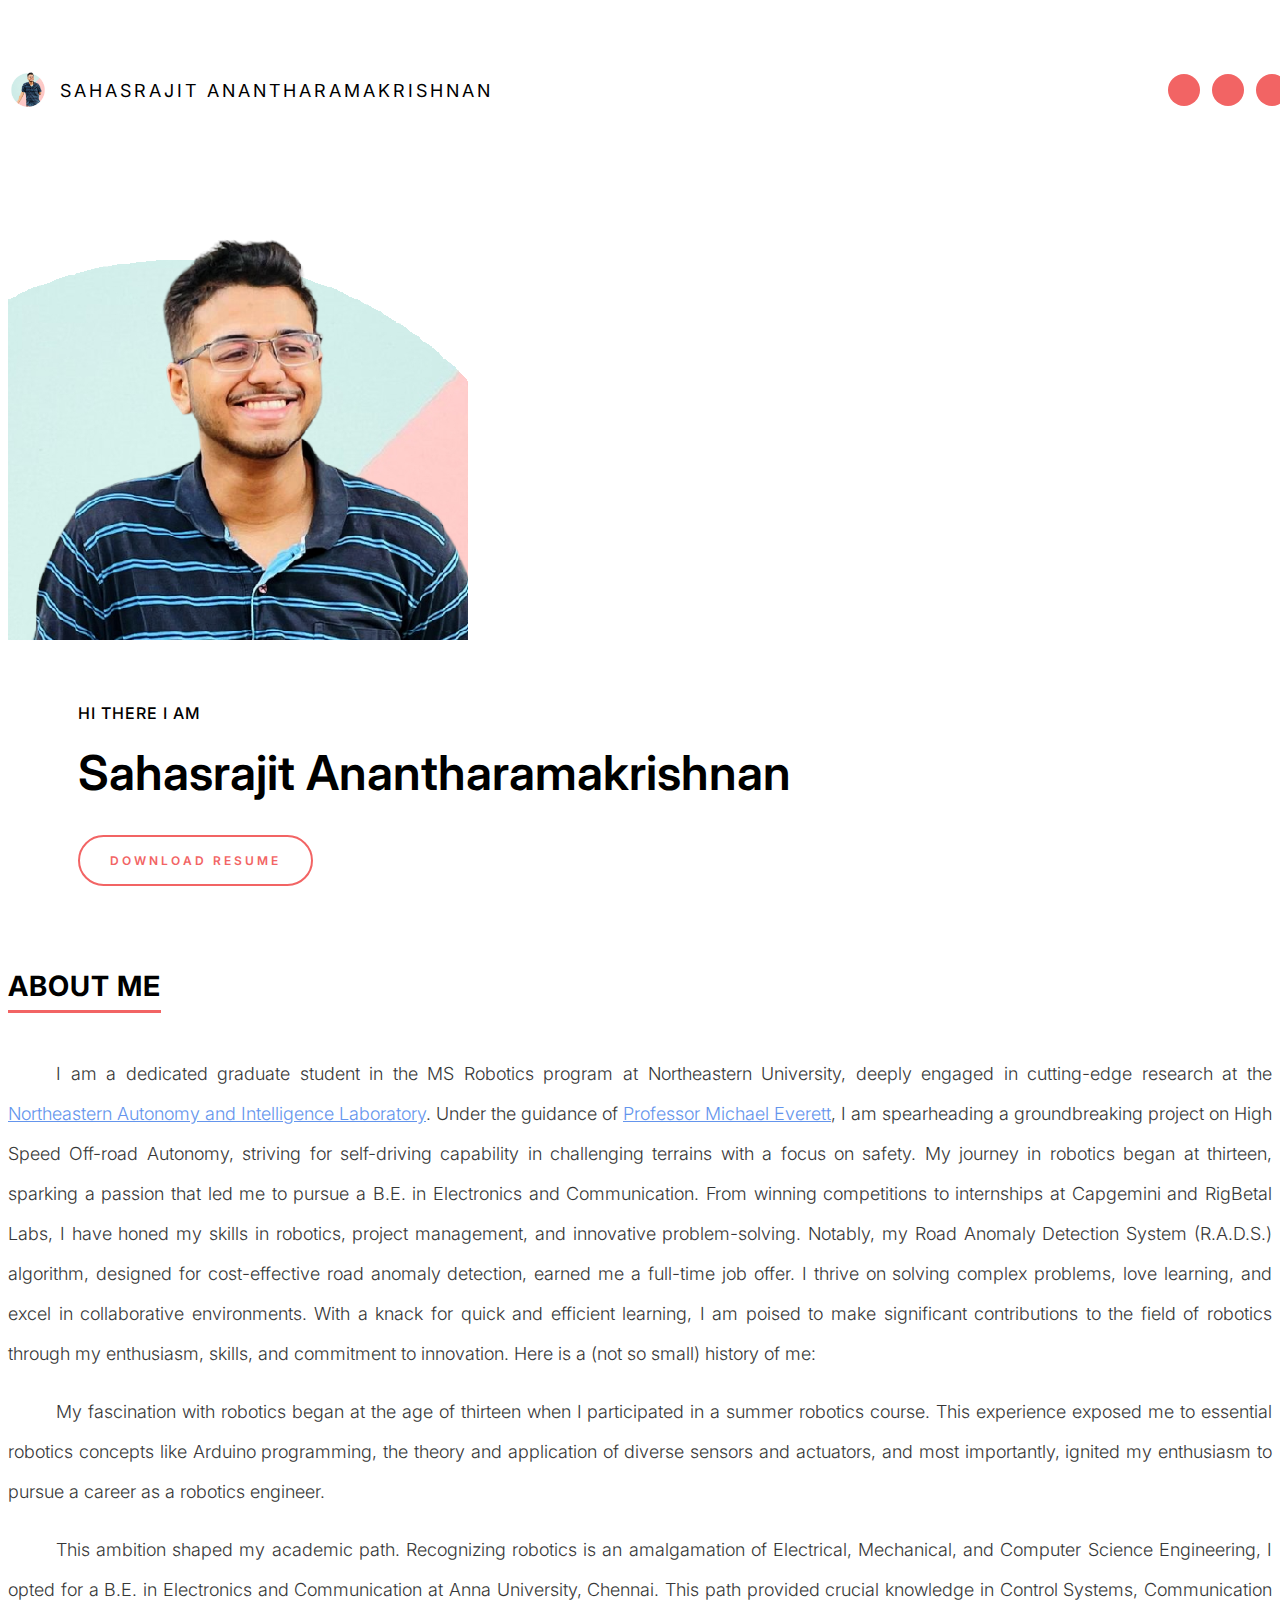
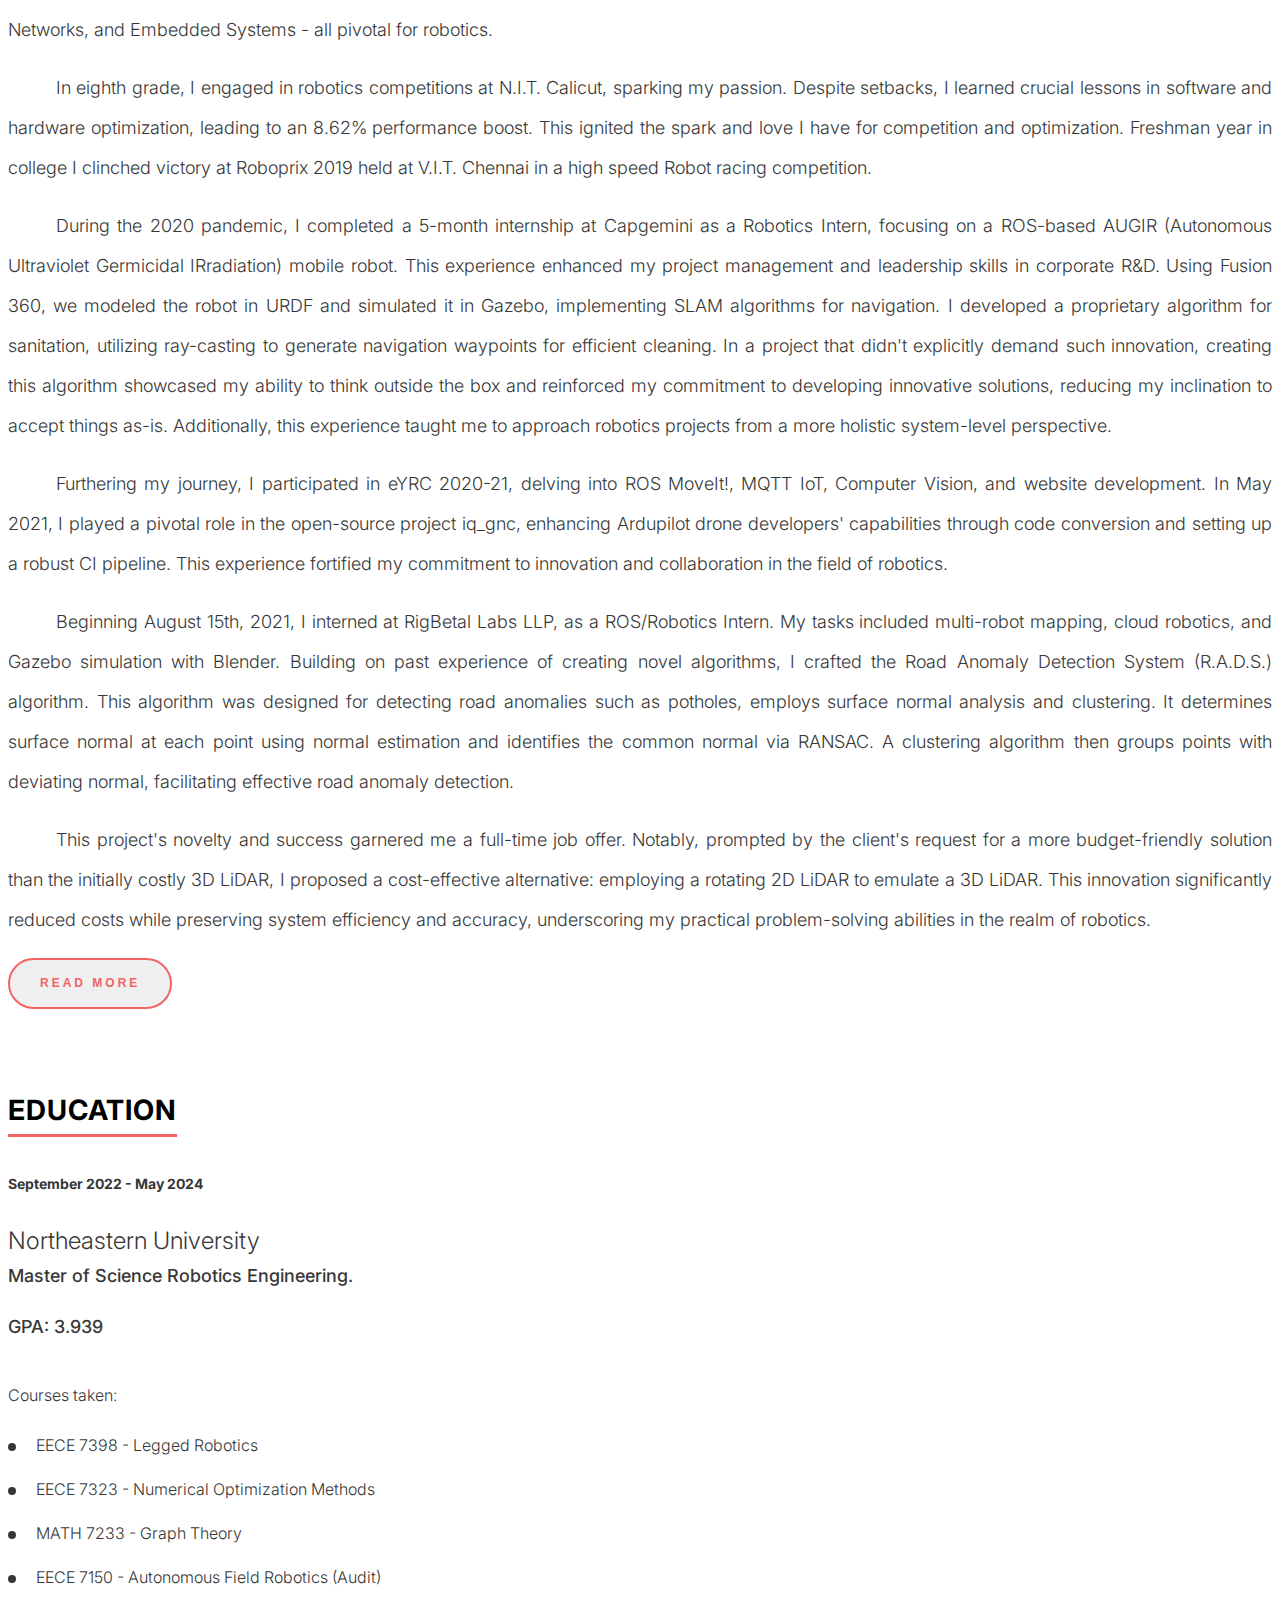
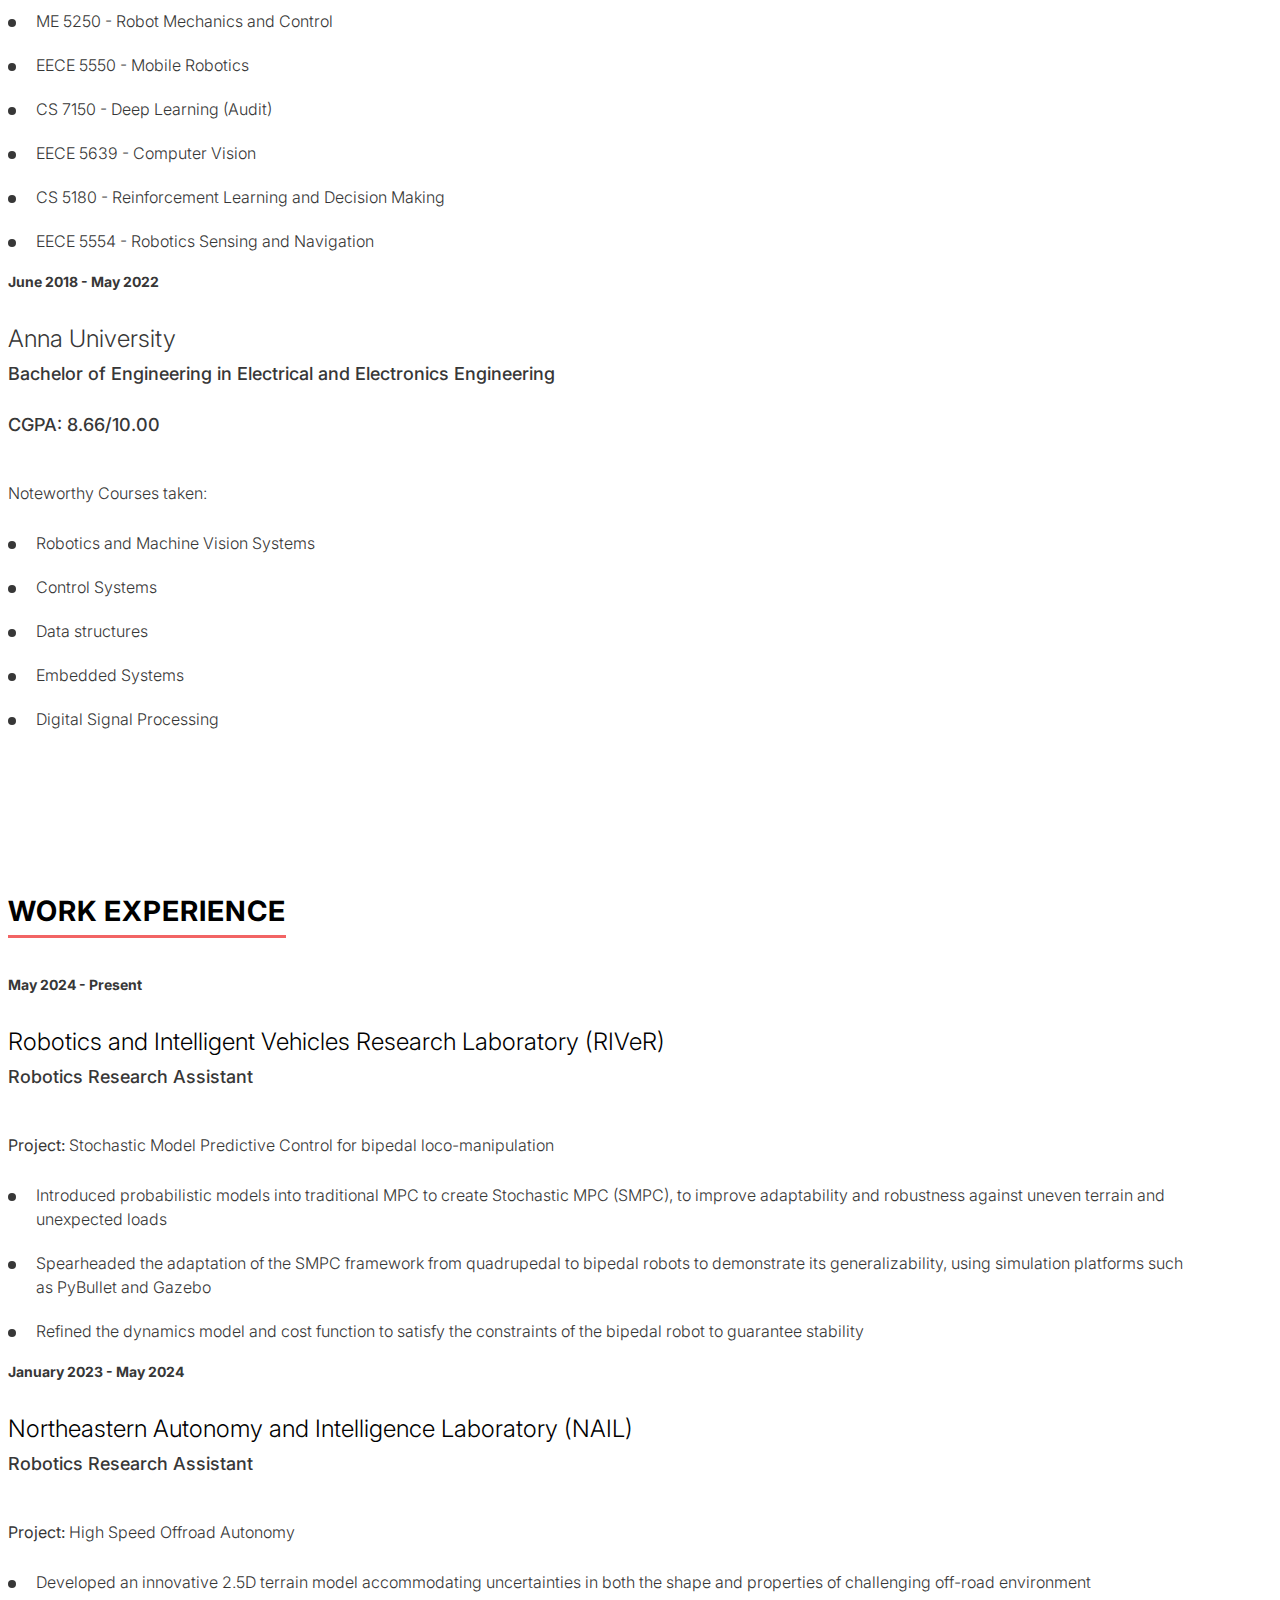
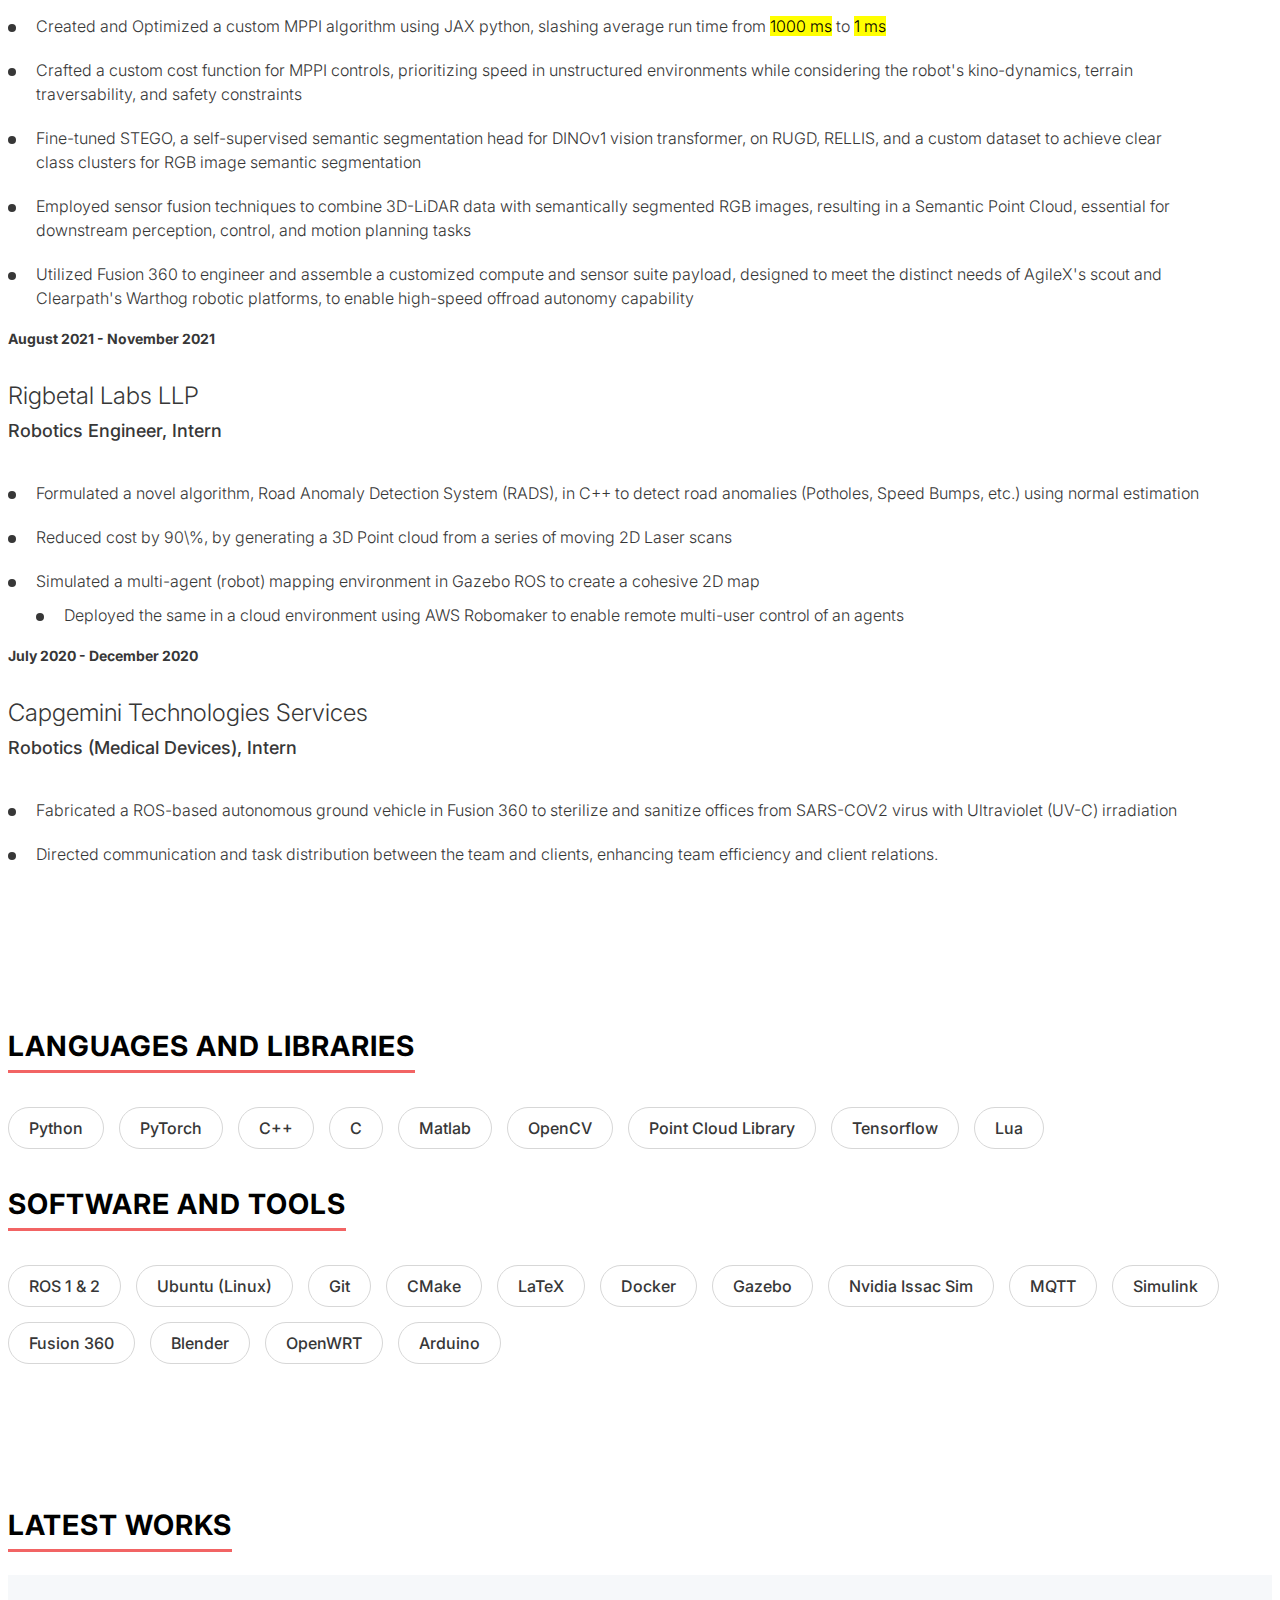
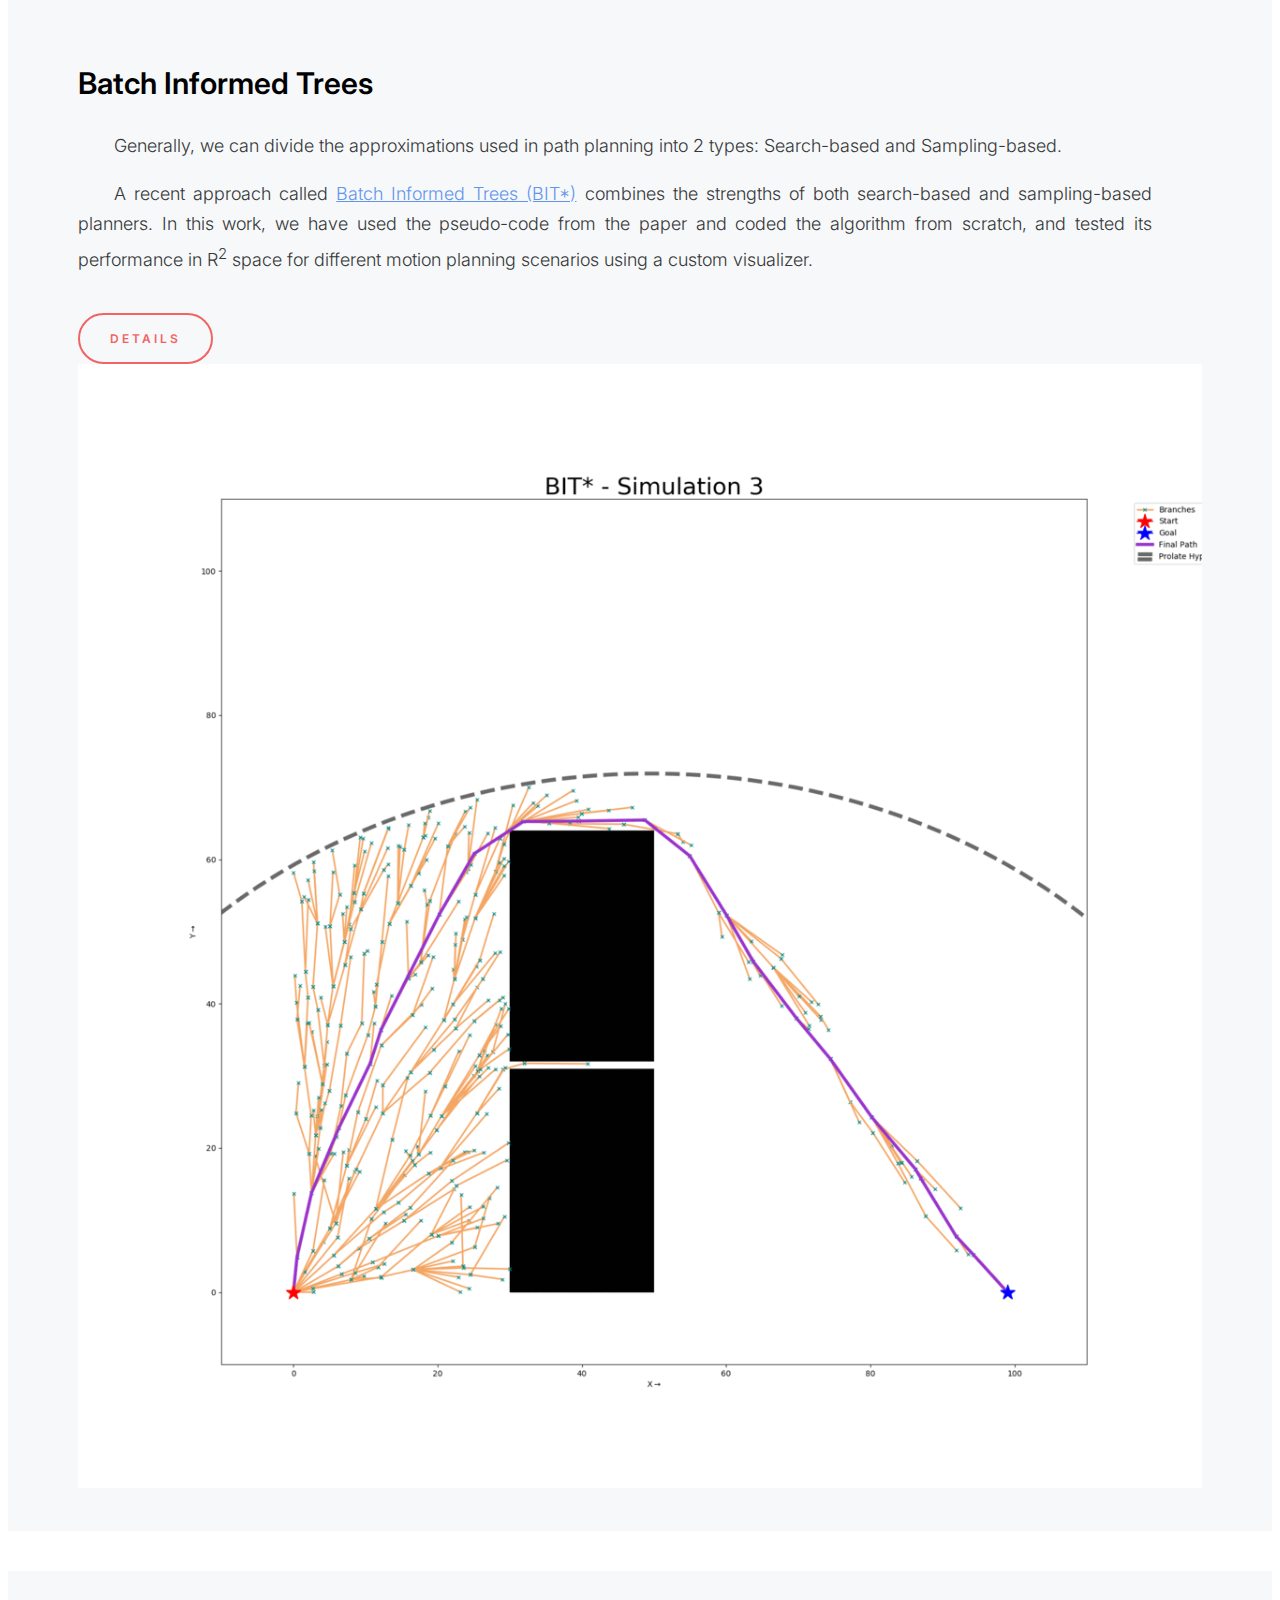
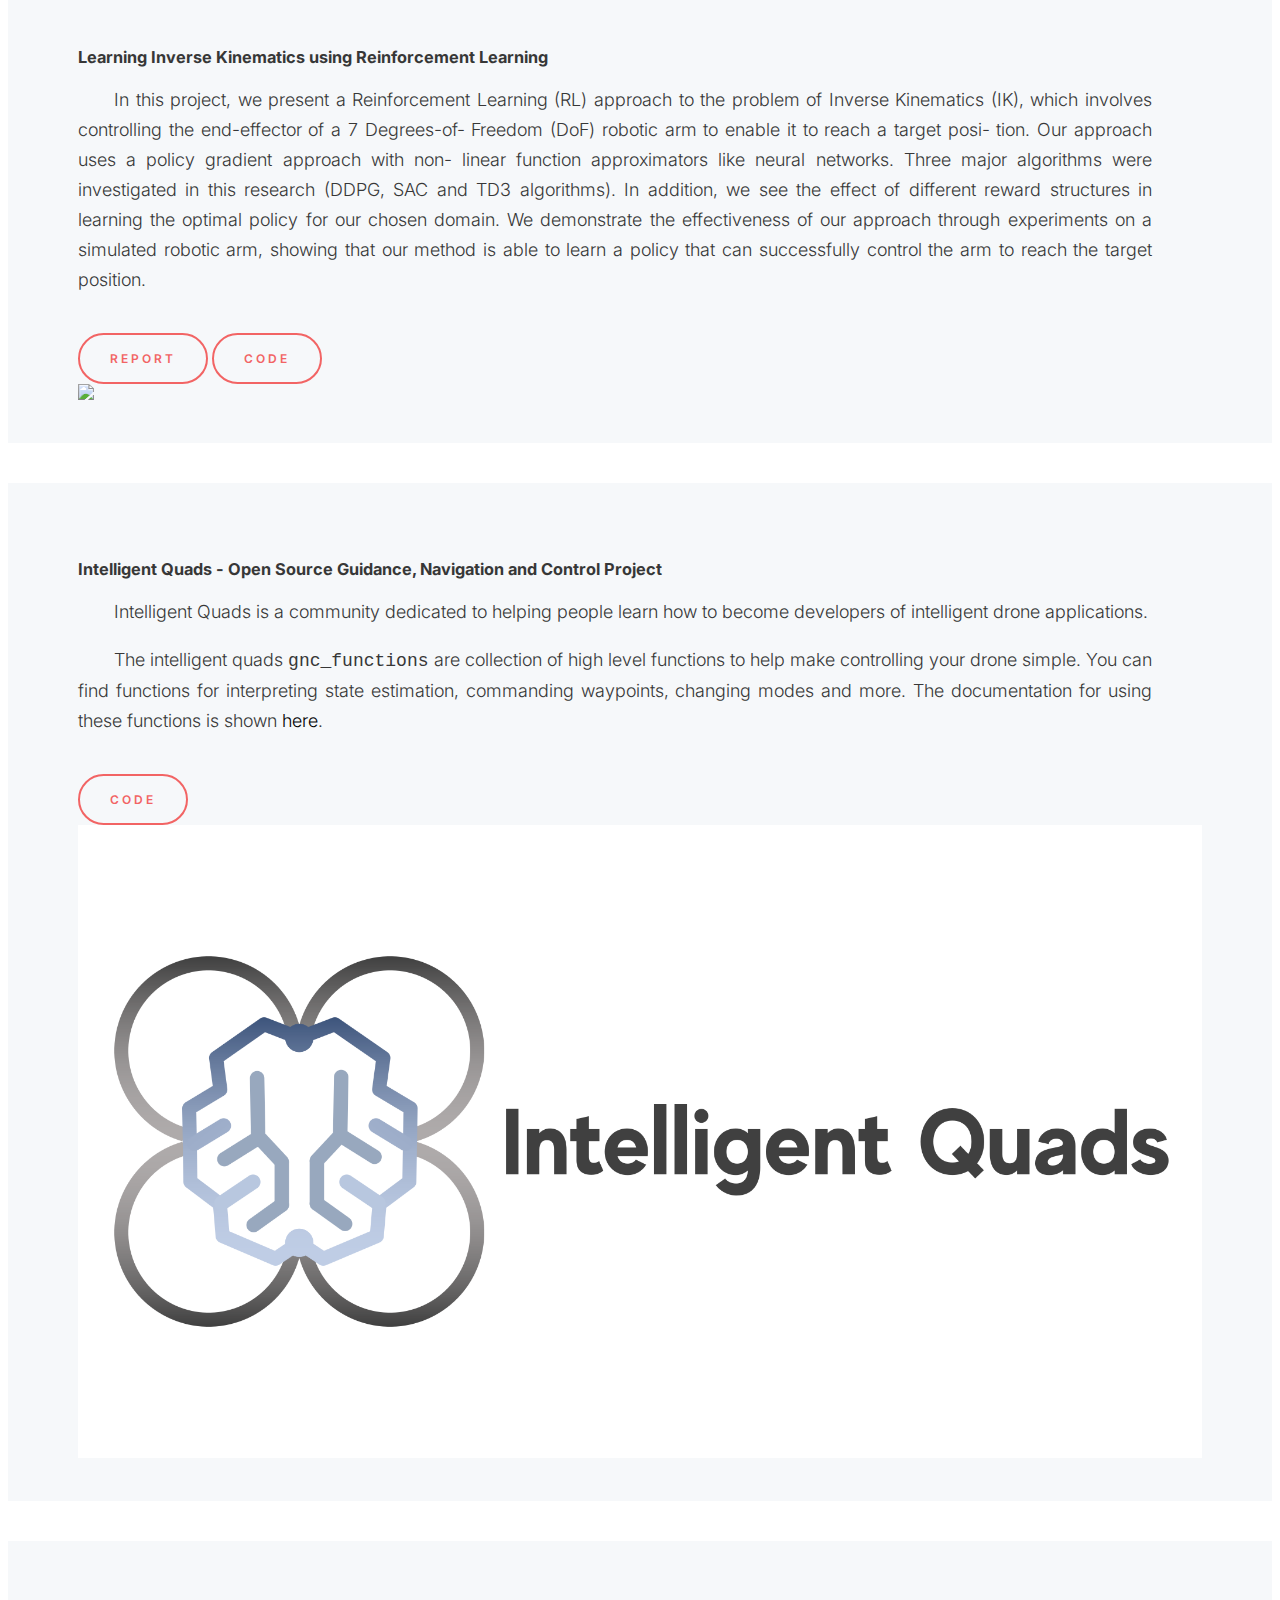
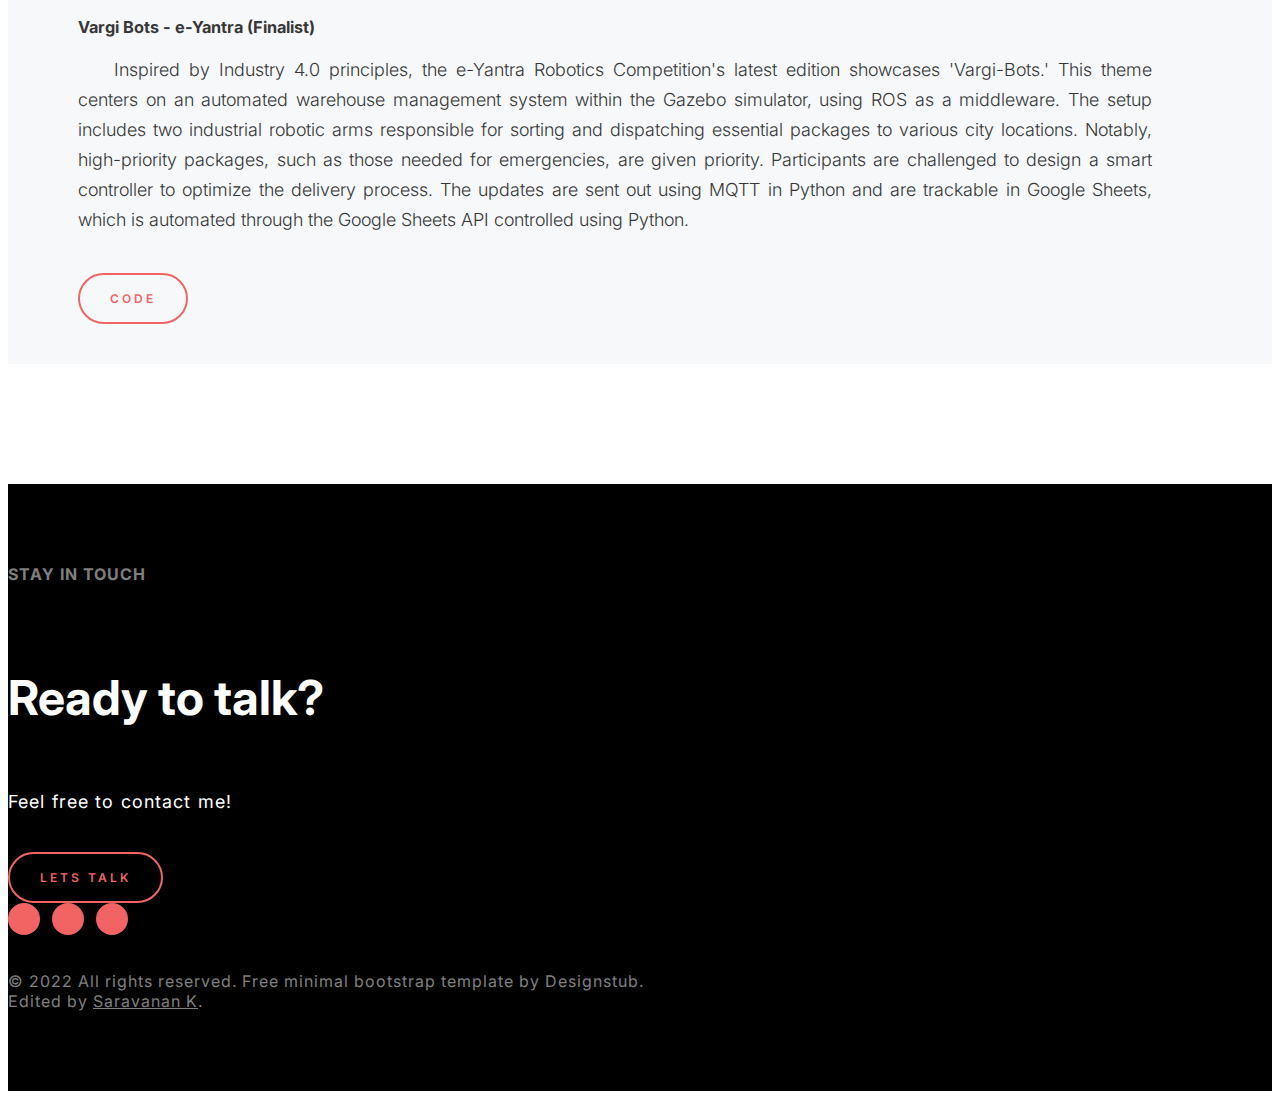
==== commit aa769894: "Added RIVeR Lab to Work Exp and Update other EXPs." ====
--- a/index.html
+++ b/index.html
@@ -42,7 +42,7 @@
             </a>
           </li>
           <li>
-            <a href="mailto:anantharamakrishn.sa2northeastern.edu" target="_blank"><i class="ri-mail-fill"></i></a>
+            <a href="mailto:anantharamakrishn.sa@northeastern.edu" target="_blank"><i class="ri-mail-fill"></i></a>
           </li>
           <li>
             <a href="https://www.linkedin.com/in/sahas-ananth/" target="_blank"><i class="ri-linkedin-fill"></i></a>
@@ -219,9 +219,10 @@
             <span class="ds-year">September 2022 - May 2024</span>
             <h3 class="ds-officename">Northeastern University</h3>
             <span class="ds-department">Master of Science Robotics Engineering.</span>
-            <span class="ds-department">GPA: 4.0</span>
+            <span class="ds-department">GPA: 3.939</span>
             <p>Courses taken:</p>
             <ul>
+              <li>EECE 7398 - Legged Robotics</li>
               <li>EECE 7323 - Numerical Optimization Methods</li>
               <li>MATH 7233 - Graph Theory</li>
               <li>EECE 7150 - Autonomous Field Robotics (Audit)</li>
@@ -263,64 +264,99 @@
       <div class="row ds-experience-list">
         <div class="col-12 col-sm-12 col-md-6 col-lg-6 col-xl-6 col-xxl-6">
           <section>
-            <span class="ds-year">January 2023 - Present</span>
+            <span class="ds-year">May 2024 - Present</span>
+            <h3 class="ds-officename">
+              <a target="_blank" href="https://robot.neu.edu/">Robotics and Intelligent Vehicles Research Laboratory
+                (RIVeR)</a>
+            </h3>
+            <span class="ds-department">Robotics Research Assistant</span>
+            <p><strong>Project:</strong> Stochastic Model Predictive Control for bipedal loco-manipulation</p>
+            <ul>
+              <li>Introduced probabilistic models into traditional MPC to create Stochastic MPC (SMPC), to improve
+                adaptability and robustness against uneven terrain and unexpected loads</li>
+              <li>Spearheaded the adaptation of the SMPC framework from quadrupedal to bipedal robots to demonstrate
+                its generalizability, using simulation platforms such as PyBullet and Gazebo</li>
+              <li>Refined the dynamics model and cost function to satisfy the constraints of the bipedal robot to
+                guarantee stability</li>
+            </ul>
+          </section>
+        </div>
+        <div class="col-12 col-sm-12 col-md-6 col-lg-6 col-xl-6 col-xxl-6">
+          <section>
+            <span class="ds-year">January 2023 - May 2024</span>
             <h3 class="ds-officename">
               <a target="_blank" href="https://neu-autonomy.github.io/lab_website/">
-                Autonomy and Intelligence Laboratory
+                Northeastern Autonomy and Intelligence Laboratory (NAIL)
               </a>
             </h3>
-            <span class="ds-department">Graduate Research Assistant</span>
+            <span class="ds-department">Robotics Research Assistant</span>
             <p><strong>Project:</strong> High Speed Offroad Autonomy</p>
             <ul>
-              <li>
-                Modified and Fine-tuned STEGO, a self-supervised semantic
-                segmentation head, for DINOv1 vision transformer.
-                <ul class="ms-4">
-                  <li>
-                    Achieved clear class clusters for RGB image semantic
-                    segmentation
-                  </li>
-                  <li>
-                    Planned future incorporation of online learning in STEGO to
-                    increase robustness to unknown objects.
-                  </li>
-                </ul>
+              <li>Developed an innovative 2.5D terrain model accommodating uncertainties in both the shape and
+                properties of challenging off-road environment</li>
+              <li>Created and Optimized a custom MPPI algorithm using JAX python, slashing average run time from
+                <mark>1000 ms</mark> to
+                <mark>1 ms</mark>
               </li>
-              <li>
-                Employed sensor fusion techniques to combine 3D-LiDAR data
-                with semantically segmented RGB images, resulting in a
-                Semantic Point Cloud, essential for downstream perception,
-                control and motion planning tasks.
-              </li>
-              <li>
-                Improved the Direct LiDAR-Inertial Odometry (DLIO) algorithm
-                to accept semantic point cloud as additional input, enabling
-                the integration of semantic information derived from the
-                vision transformer model.
-              </li>
-              <li>
-                Developed a tailored navigation system encompassing
-                representation, planning, and control components for operation
-                in challenging, unstructured off-road terrain
-              </li>
-              <li>
-                Implemented MPC and MPPI algorithms, incorporating tailored
-                cost functions to ensure resilient planning and optimal
-                control in challenging off-road terrains.
-              </li>
+              <li>Crafted a custom cost function for MPPI controls, prioritizing speed in unstructured environments
+                while considering the robot's kino-dynamics, terrain traversability, and safety constraints</li>
+              <li>Fine-tuned STEGO, a self-supervised semantic segmentation head for DINOv1 vision transformer, on RUGD,
+                RELLIS, and a custom dataset to achieve clear class clusters for RGB image semantic segmentation</li>
+              <li>Employed sensor fusion techniques to combine 3D-LiDAR data with semantically segmented RGB images,
+                resulting in a Semantic Point Cloud, essential for downstream perception, control, and motion planning
+                tasks</li>
+              <li>Utilized Fusion 360 to engineer and assemble a customized compute and sensor suite payload, designed
+                to meet the distinct needs of AgileX's scout and Clearpath's Warthog robotic platforms, to enable
+                high-speed offroad autonomy capability</li>
+              <!-- <li> -->
+              <!--   Modified and Fine-tuned STEGO, a self-supervised semantic -->
+              <!--   segmentation head, for DINOv1 vision transformer. -->
+              <!--   <ul class="ms-4"> -->
+              <!--     <li> -->
+              <!--       Achieved clear class clusters for RGB image semantic -->
+              <!--       segmentation -->
+              <!--     </li> -->
+              <!--     <li> -->
+              <!--       Planned future incorporation of online learning in STEGO to -->
+              <!--       increase robustness to unknown objects. -->
+              <!--     </li> -->
+              <!--   </ul> -->
+              <!-- </li> -->
+              <!-- <li> -->
+              <!--   Employed sensor fusion techniques to combine 3D-LiDAR data -->
+              <!--   with semantically segmented RGB images, resulting in a -->
+              <!--   Semantic Point Cloud, essential for downstream perception, -->
+              <!--   control and motion planning tasks. -->
+              <!-- </li> -->
+              <!-- <li> -->
+              <!--   Improved the Direct LiDAR-Inertial Odometry (DLIO) algorithm -->
+              <!--   to accept semantic point cloud as additional input, enabling -->
+              <!--   the integration of semantic information derived from the -->
+              <!--   vision transformer model. -->
+              <!-- </li> -->
+              <!-- <li> -->
+              <!--   Developed a tailored navigation system encompassing -->
+              <!--   representation, planning, and control components for operation -->
+              <!--   in challenging, unstructured off-road terrain -->
+              <!-- </li> -->
+              <!-- <li> -->
+              <!--   Implemented MPC and MPPI algorithms, incorporating tailored -->
+              <!--   cost functions to ensure resilient planning and optimal -->
+              <!--   control in challenging off-road terrains. -->
+              <!-- </li> -->
               <!-- <li> -->
               <!--   Integrated SLAM (Simultaneous Localization and Mapping) and -->
               <!--   autonomous navigation algorithms, in both ROS1 and ROS2, -->
               <!--   enabling high-speed offroad autonomy capability in mobile -->
               <!--   robots. -->
               <!-- </li> -->
-              <li>
-                Utilized Fusion 360 to engineer and assemble a customized
-                compute and sensor suite payload, designed to meet the
-                distinct needs of AgileX's scout and Clearpath's Warthog
-                robotic platforms, to enable high-speed offroad autonomy
-                capability.
-              </li>
+              <!-- <li> -->
+              <!--   Utilized Fusion 360 to engineer and assemble a customized -->
+              <!--   compute and sensor suite payload, designed to meet the -->
+              <!--   distinct needs of AgileX's scout and Clearpath's Warthog -->
+              <!--   robotic platforms, to enable high-speed offroad autonomy -->
+              <!--   capability. -->
+              <!-- </li> -->
             </ul>
           </section>
         </div>
@@ -329,30 +365,36 @@
             <span class="ds-year">August 2021 - November 2021</span>
             <h3 class="ds-officename">Rigbetal Labs LLP</h3>
             <span class="ds-department">Robotics Engineer, Intern</span>
-            <!-- <p> -->
-            <!--   Lorem ipsum dolor sit amet, consectetur adipiscing elit. Duis -->
-            <!--   quis sem maximus, ornare metus ut, congue enim. Sed fermentum. -->
-            <!-- </p> -->
             <ul>
-              <li>
-                Created a novel algorithm, Road Anomaly Detection System
-                (RADS), in C++ to detect road anomalies (Potholes, Speed
-                Bumps, etc.) using normal estimation
+              <li>Formulated a novel algorithm, Road Anomaly Detection System (RADS), in C++ to detect road anomalies
+                (Potholes, Speed Bumps, etc.) using normal estimation</li>
+              <li>Reduced cost by 90\%, by generating a 3D Point cloud from a series of moving 2D Laser scans</li>
+              <li>Simulated a multi-agent (robot) mapping environment in Gazebo ROS to create a cohesive 2D map
+                <ul>
+                  <li>Deployed the same in a cloud environment using AWS Robomaker to enable remote multi-user control
+                    of
+                    an agents</li>
+                </ul>
               </li>
-              <li>
-                Reduced cost by 90%, by generating a 3D Pointcloud from a
-                series of moving 2D Laserscans
-              </li>
-              <li>
-                Simulated a multi-agent (robot) mapping environment in Gazebo
-                ROS to create a cohesive 2D map
-              </li>
-              <ul>
-                <li>
-                  Tested viability of the same in a cloud environment (AWS
-                  Robomaker) to enable multi-user control of an agent
-                </li>
-              </ul>
+              <!--   <li> -->
+              <!--     Created a novel algorithm, Road Anomaly Detection System -->
+              <!--     (RADS), in C++ to detect road anomalies (Potholes, Speed -->
+              <!--     Bumps, etc.) using normal estimation -->
+              <!--   </li> -->
+              <!--   <li> -->
+              <!--     Reduced cost by 90%, by generating a 3D Pointcloud from a -->
+              <!--     series of moving 2D Laserscans -->
+              <!--   </li> -->
+              <!--   <li> -->
+              <!--     Simulated a multi-agent (robot) mapping environment in Gazebo -->
+              <!--     ROS to create a cohesive 2D map -->
+              <!--   </li> -->
+              <!--   <ul> -->
+              <!--     <li> -->
+              <!--       Tested viability of the same in a cloud environment (AWS -->
+              <!--       Robomaker) to enable multi-user control of an agent -->
+              <!--     </li> -->
+              <!--   </ul> -->
             </ul>
           </section>
         </div>
@@ -363,20 +405,20 @@
             <span class="ds-department">
               Robotics (Medical Devices), Intern
             </span>
-            <!-- <p> -->
-            <!--   Lorem ipsum dolor sit amet, consectetur adipiscing elit. Duis -->
-            <!--   quis sem maximus, ornare metus ut, congue enim. Sed fermentum. -->
-            <!-- </p> -->
             <ul>
-              <li>
-                Designed in Fusion 360 a ROS-based autonomous ground vehicle
-                to sterilize and sanitize offices from SARS-COV2 virus with
-                Ultraviolet (UV-C) irradiation
-              </li>
-              <li>
-                Managed Communications and task delegation between the team
-                and the client
-              </li>
+              <li>Fabricated a ROS-based autonomous ground vehicle in Fusion 360 to sterilize and sanitize offices from
+                SARS-COV2 virus with Ultraviolet (UV-C) irradiation </li>
+              <li>Directed communication and task distribution between the team and clients, enhancing team efficiency
+                and client relations.</li>
+              <!--   <li> -->
+              <!--     Designed in Fusion 360 a ROS-based autonomous ground vehicle -->
+              <!--     to sterilize and sanitize offices from SARS-COV2 virus with -->
+              <!--     Ultraviolet (UV-C) irradiation -->
+              <!--   </li> -->
+              <!--   <li> -->
+              <!--     Managed Communications and task delegation between the team -->
+              <!--     and the client -->
+              <!--   </li> -->
             </ul>
           </section>
         </div>
@@ -443,7 +485,8 @@
                 </p>
                 <p>
                   A recent approach called
-                  <a target="_blank" class="ds-anchor" href="https://journals.sagepub.com/doi/pdf/10.1177/0278364919890396">Batch Informed
+                  <a target="_blank" class="ds-anchor"
+                    href="https://journals.sagepub.com/doi/pdf/10.1177/0278364919890396">Batch Informed
                     Trees (BIT*)</a>
                   combines the strengths of both search-based and
                   sampling-based planners. In this work, we have used the
@@ -487,7 +530,8 @@
                 </p>
                 <a href="assets/pdfs/CS_5180_Final_Project_Report_Sahasrajit_Anuj_Kenechi.pdf" target="_blank"
                   class="ds-button">Report</a>
-                <a href="https://github.com/Sahas-Ananth/RL-FinalProject" target="_blank" class="ds-button ms-3">Code</a>
+                <a href="https://github.com/Sahas-Ananth/RL-FinalProject" target="_blank"
+                  class="ds-button ms-3">Code</a>
               </section>
             </div>
             <div class="col-12 col-sm-12 col-md-5 col-lg-5 col-xl-5 col-xxl-5 d-flex">
@@ -589,8 +633,9 @@
         </ul>
       </section>
       <span class="ds-copyright">© 2022 All rights reserved. Free minimal bootstrap template by
-        <a href="https://designstub.com/" target="_blank">Designstub</a>. <br />Edited by <a class="ds-anchor" href="https://saravanankish.github.io">Saravanan K</a>.</span>
-        
+        <a href="https://designstub.com/" target="_blank">Designstub</a>. <br />Edited by <a class="ds-anchor"
+          href="https://saravanankish.github.io">Saravanan K</a>.</span>
+
     </div>
   </footer>
 
@@ -608,4 +653,4 @@
   <script src="assets/js/main.js"></script>
 </body>
 
-</html>+</html>
--- a/assets/css/main.css
+++ b/assets/css/main.css
@@ -692,3 +692,9 @@
     padding-bottom: 60px;
   }
 }
+
+
+/* Sahas CSS customiations */
+mark {
+  background-color: yellow;
+}
